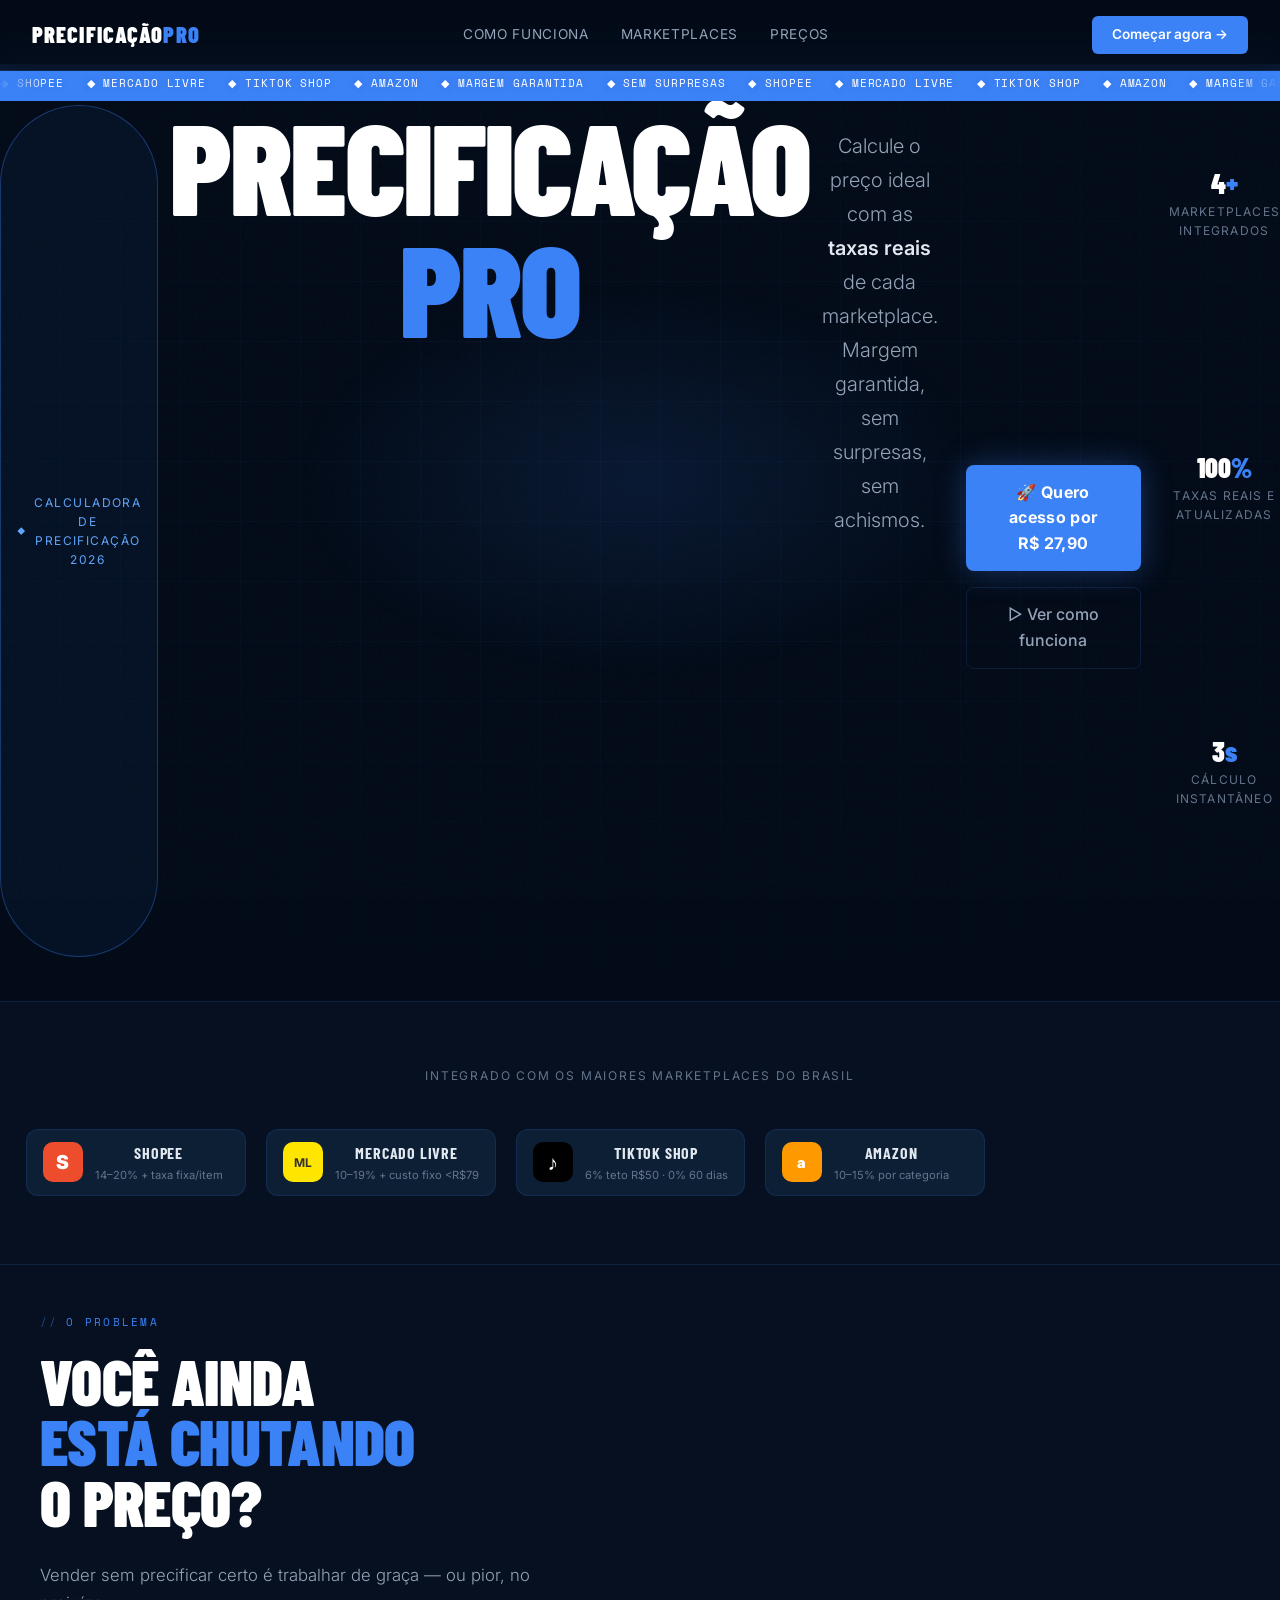
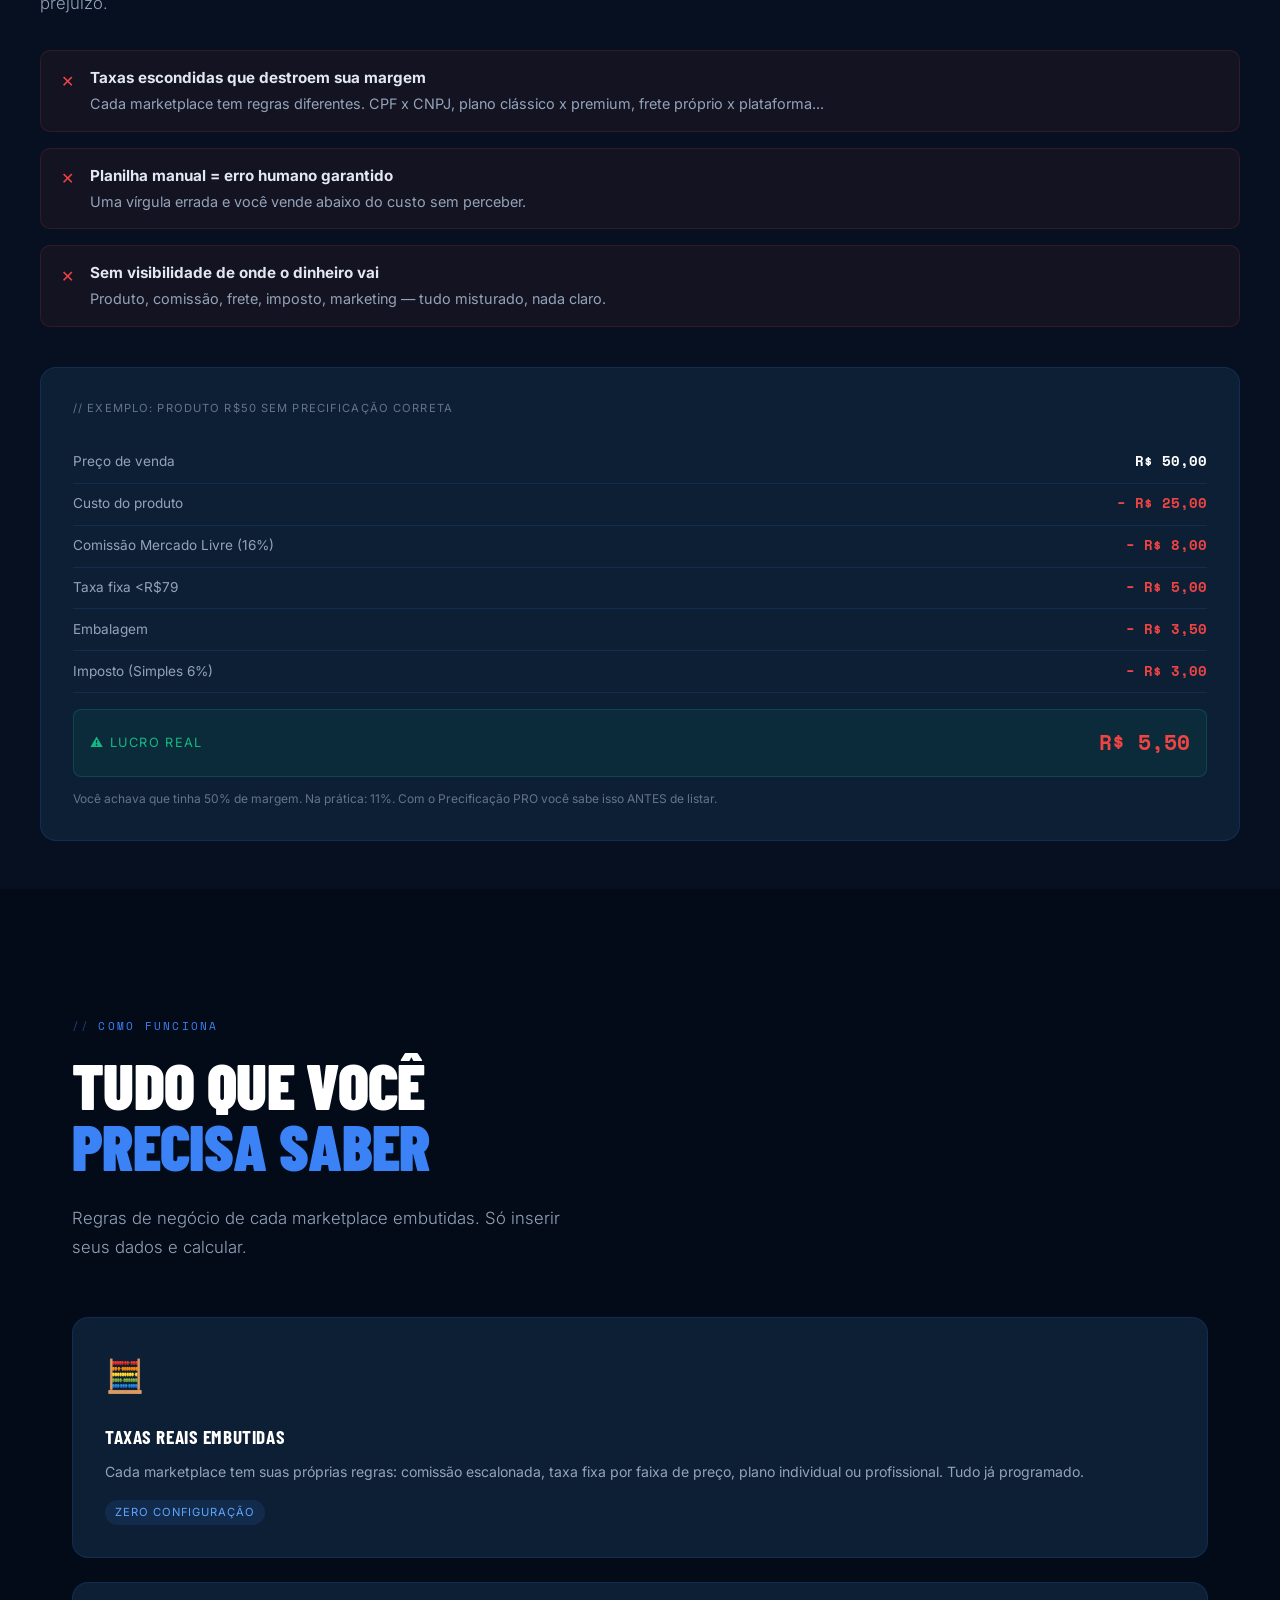
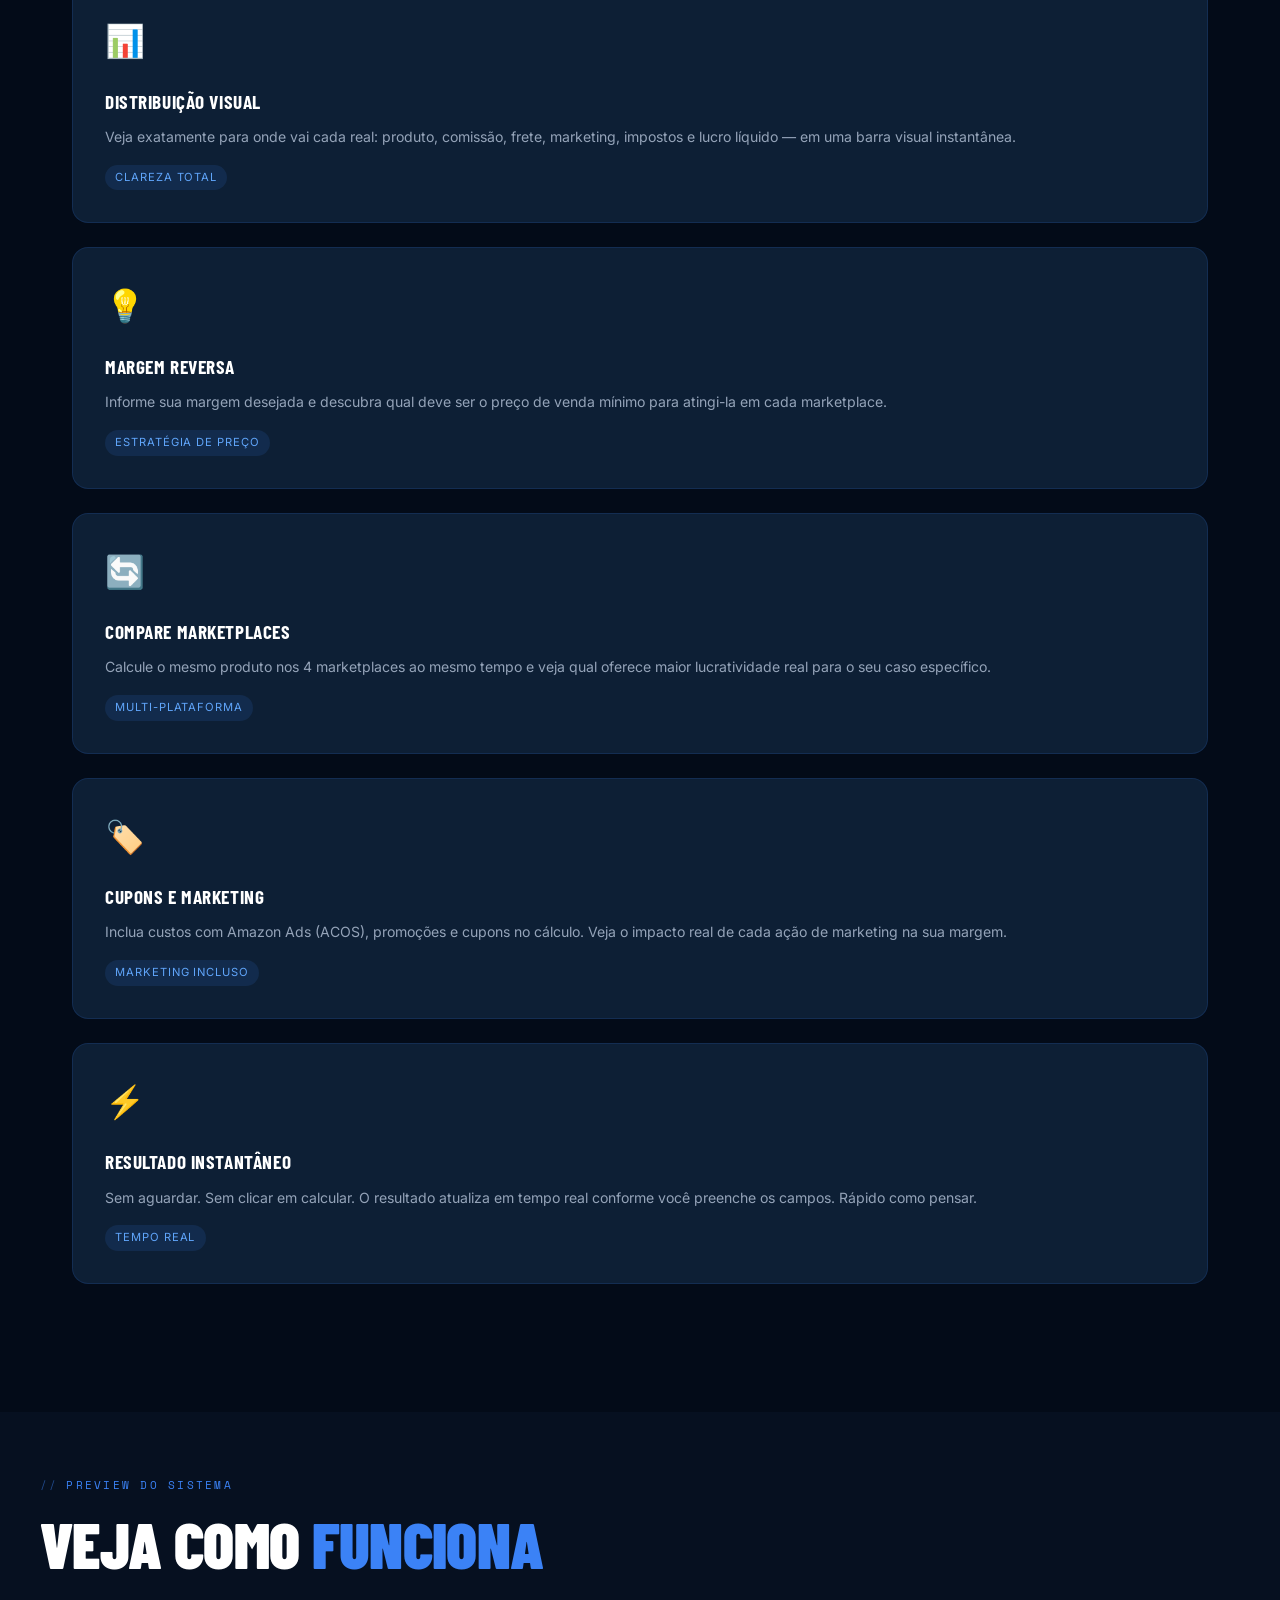
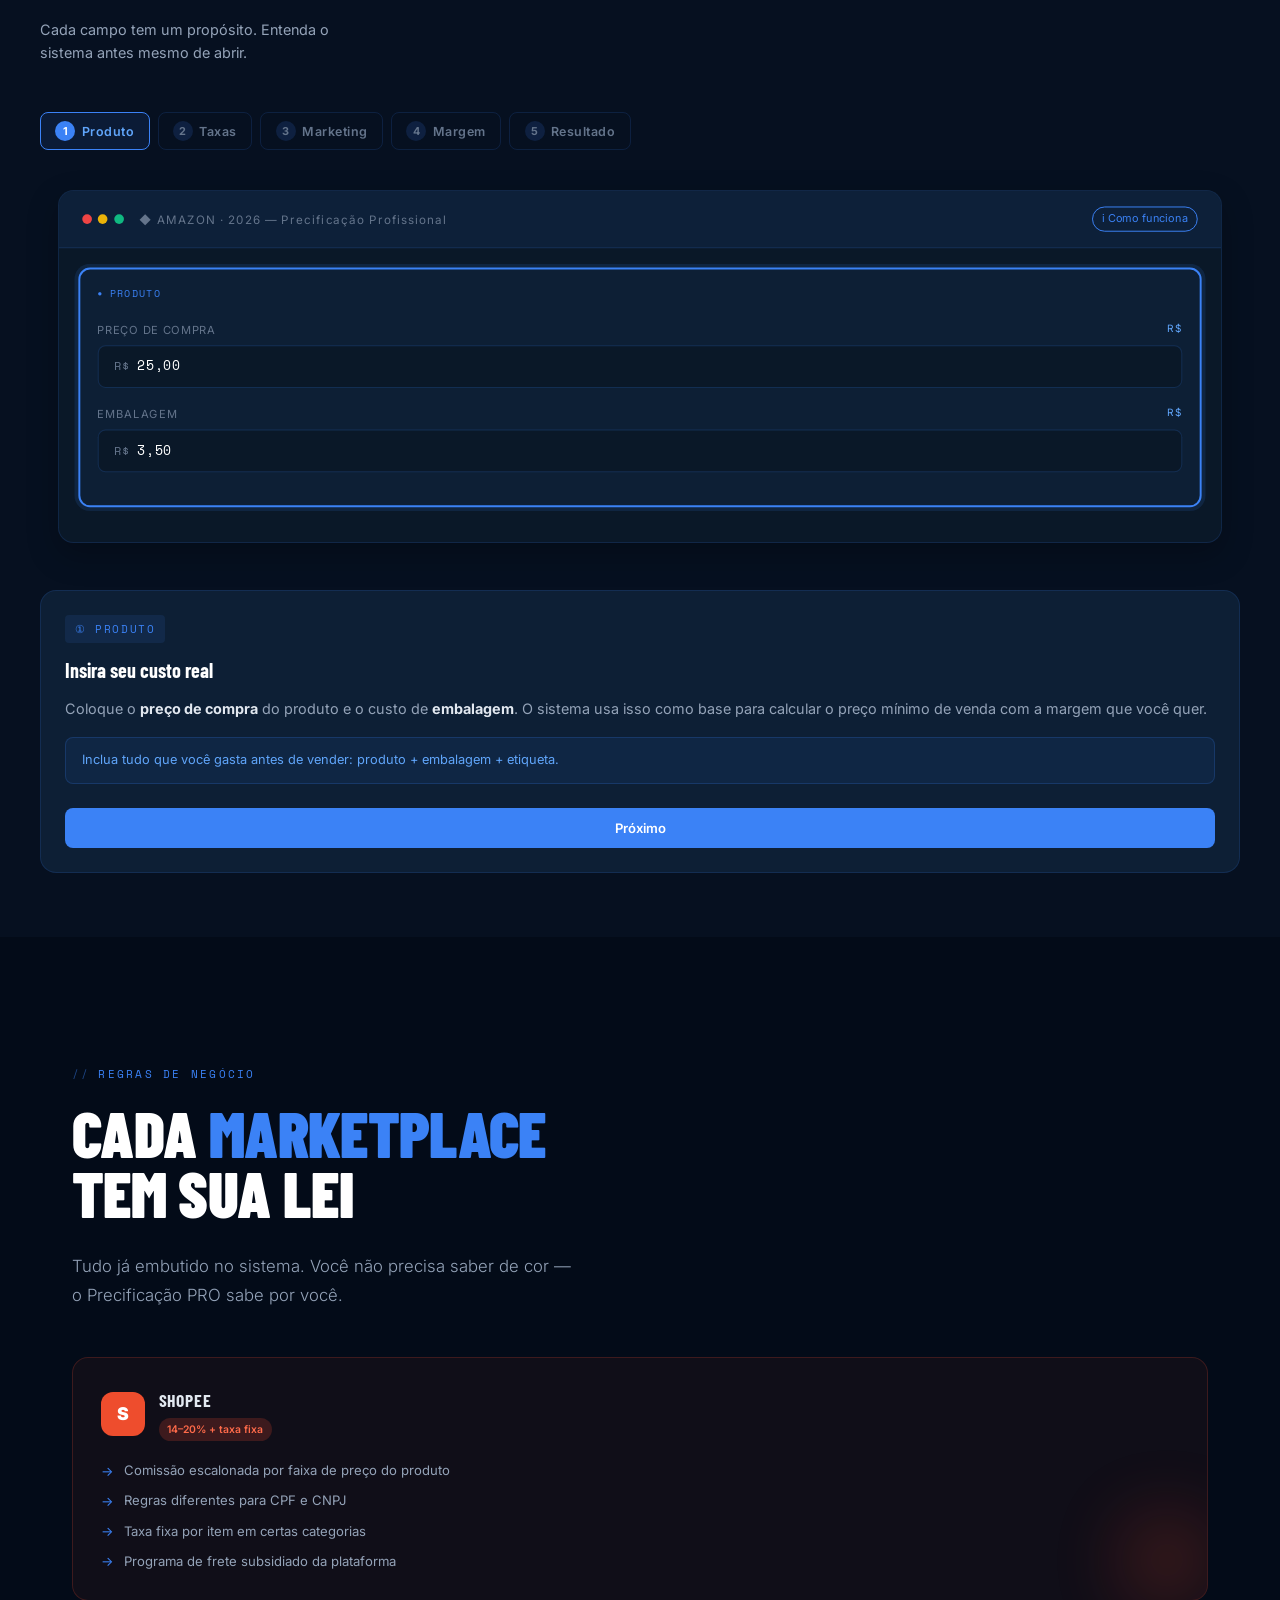
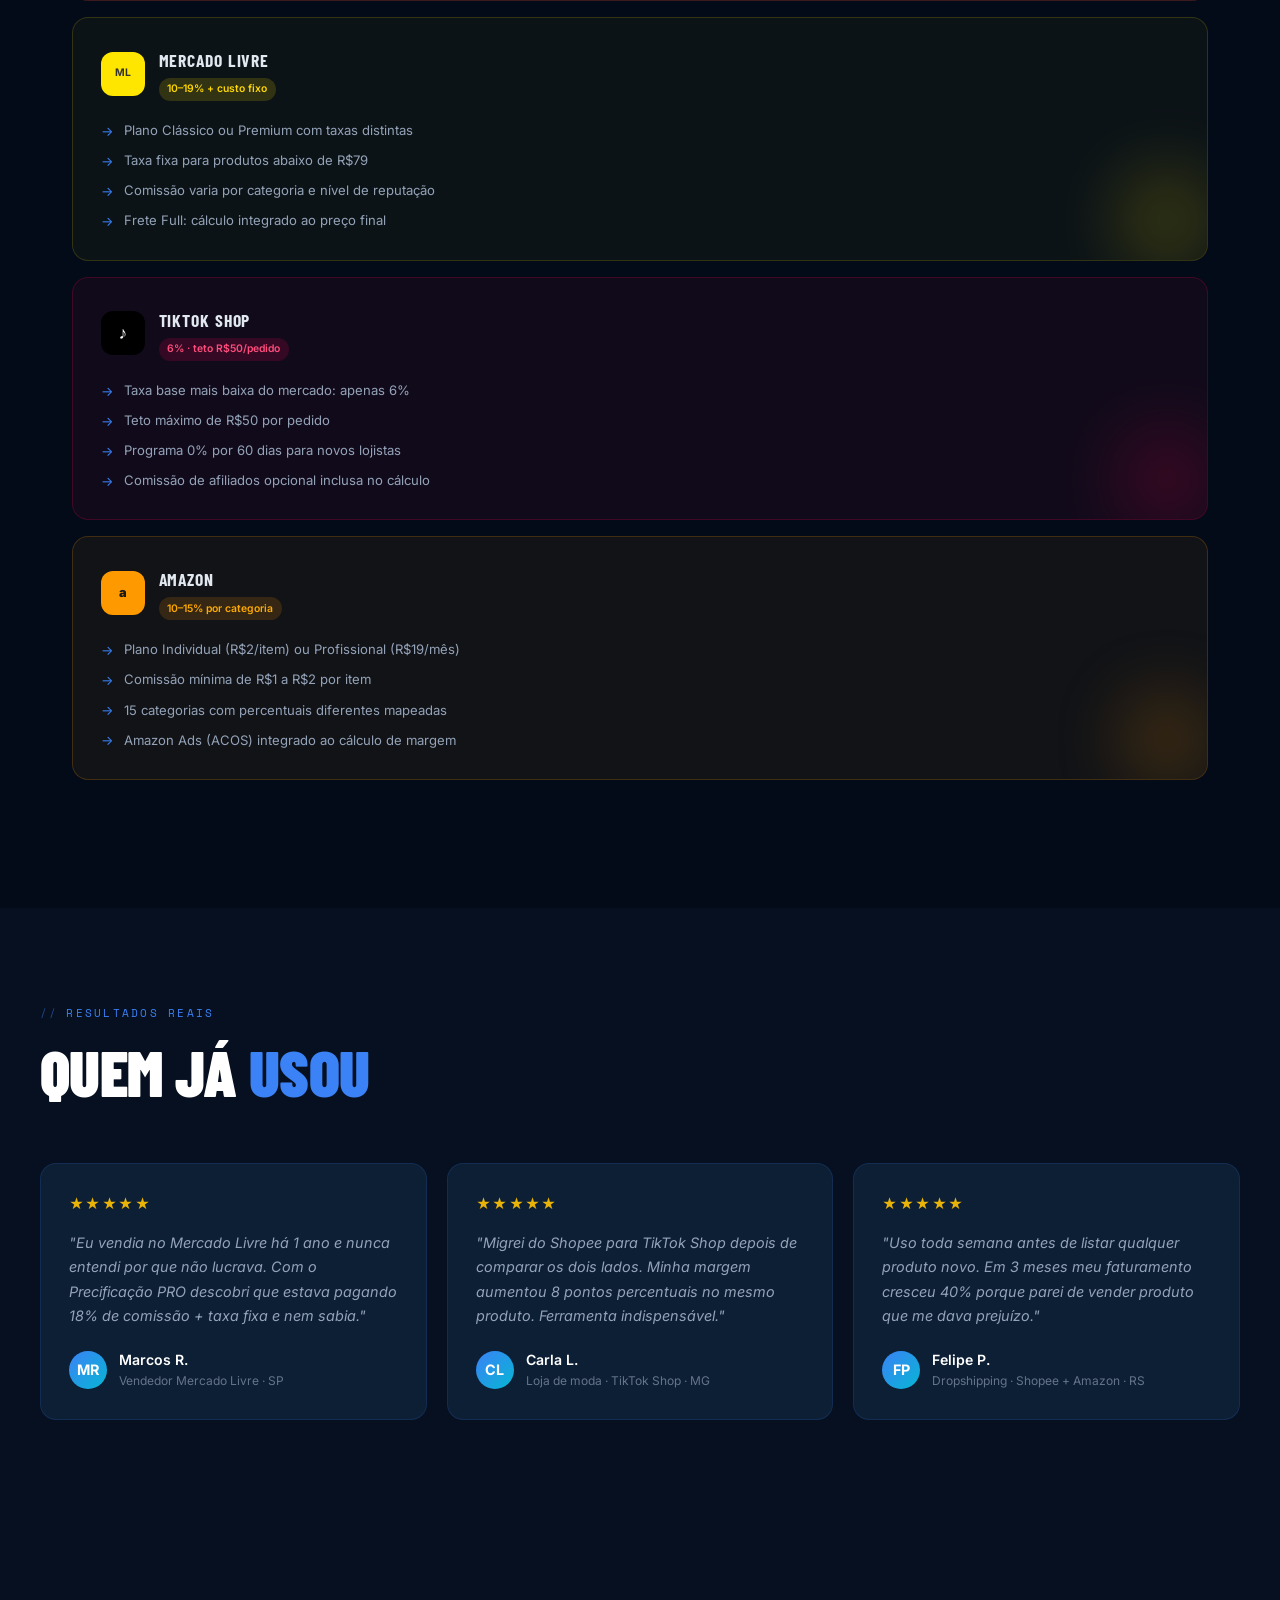
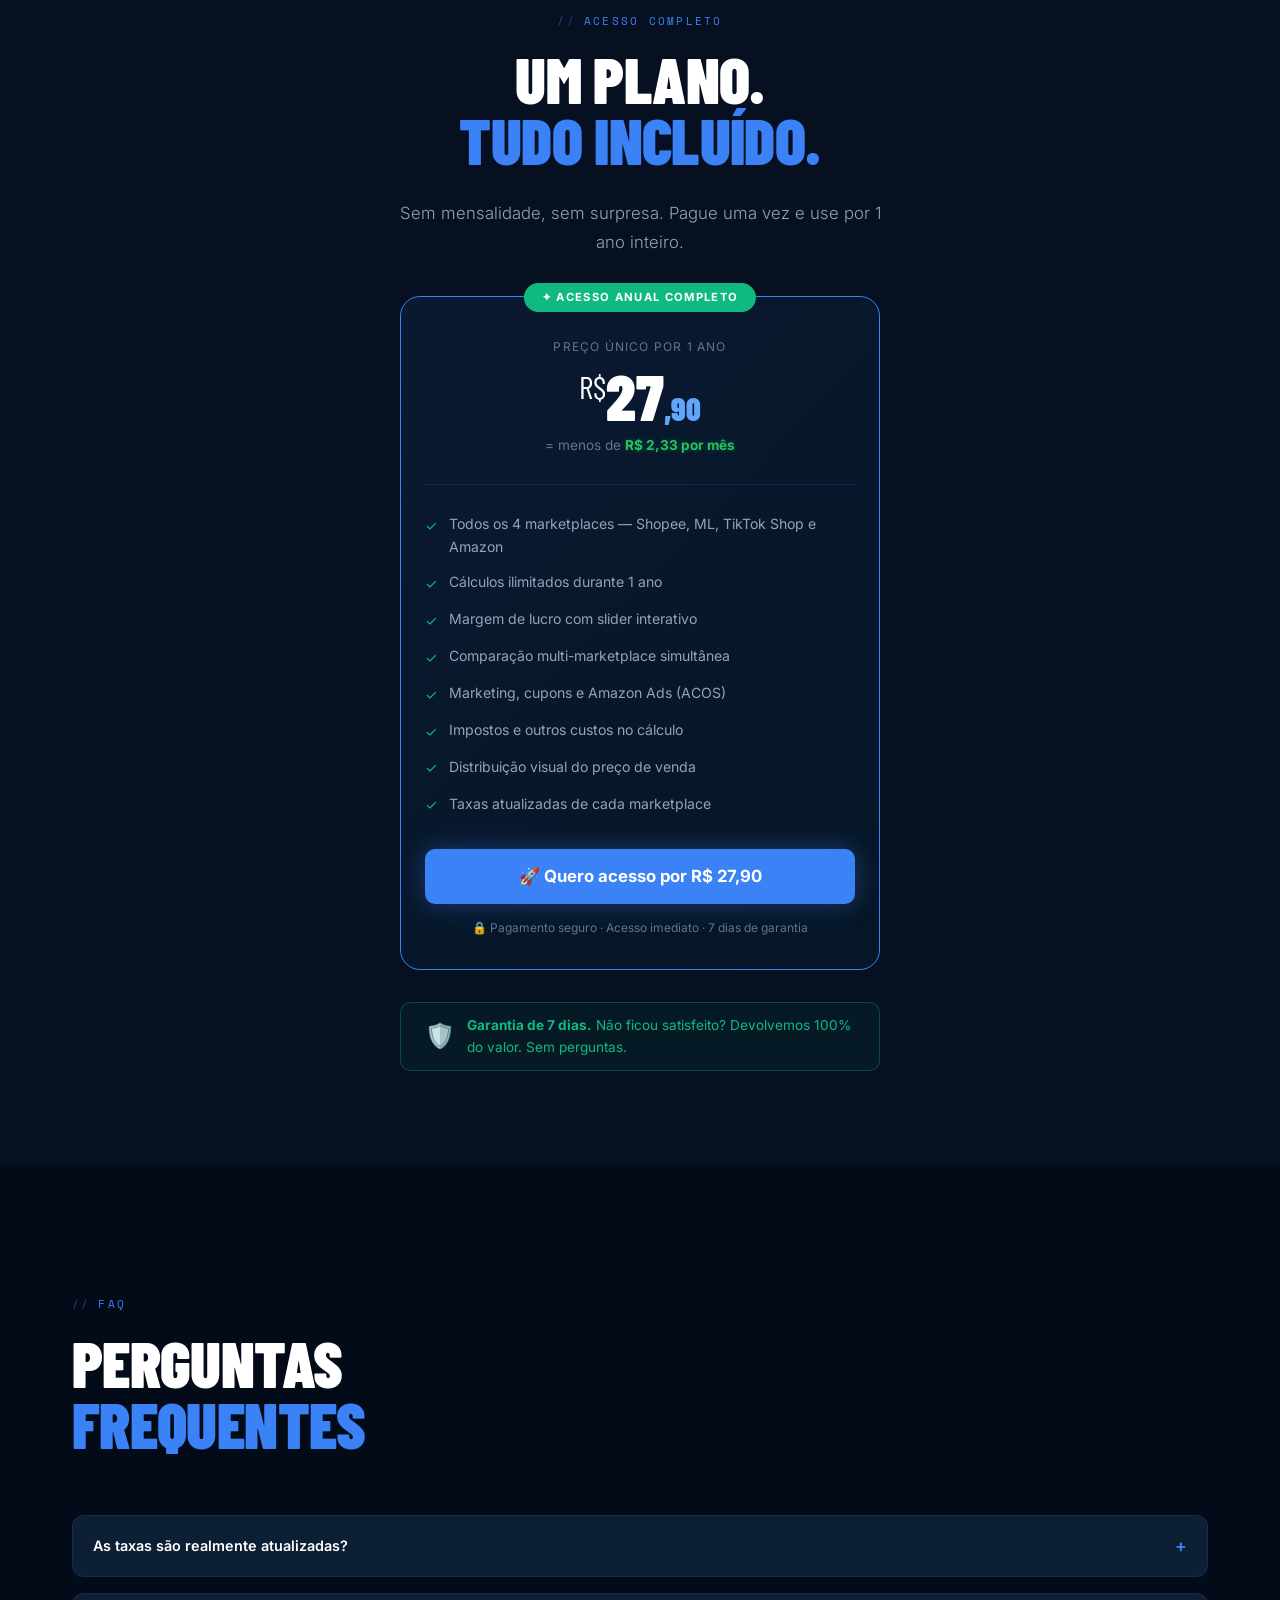
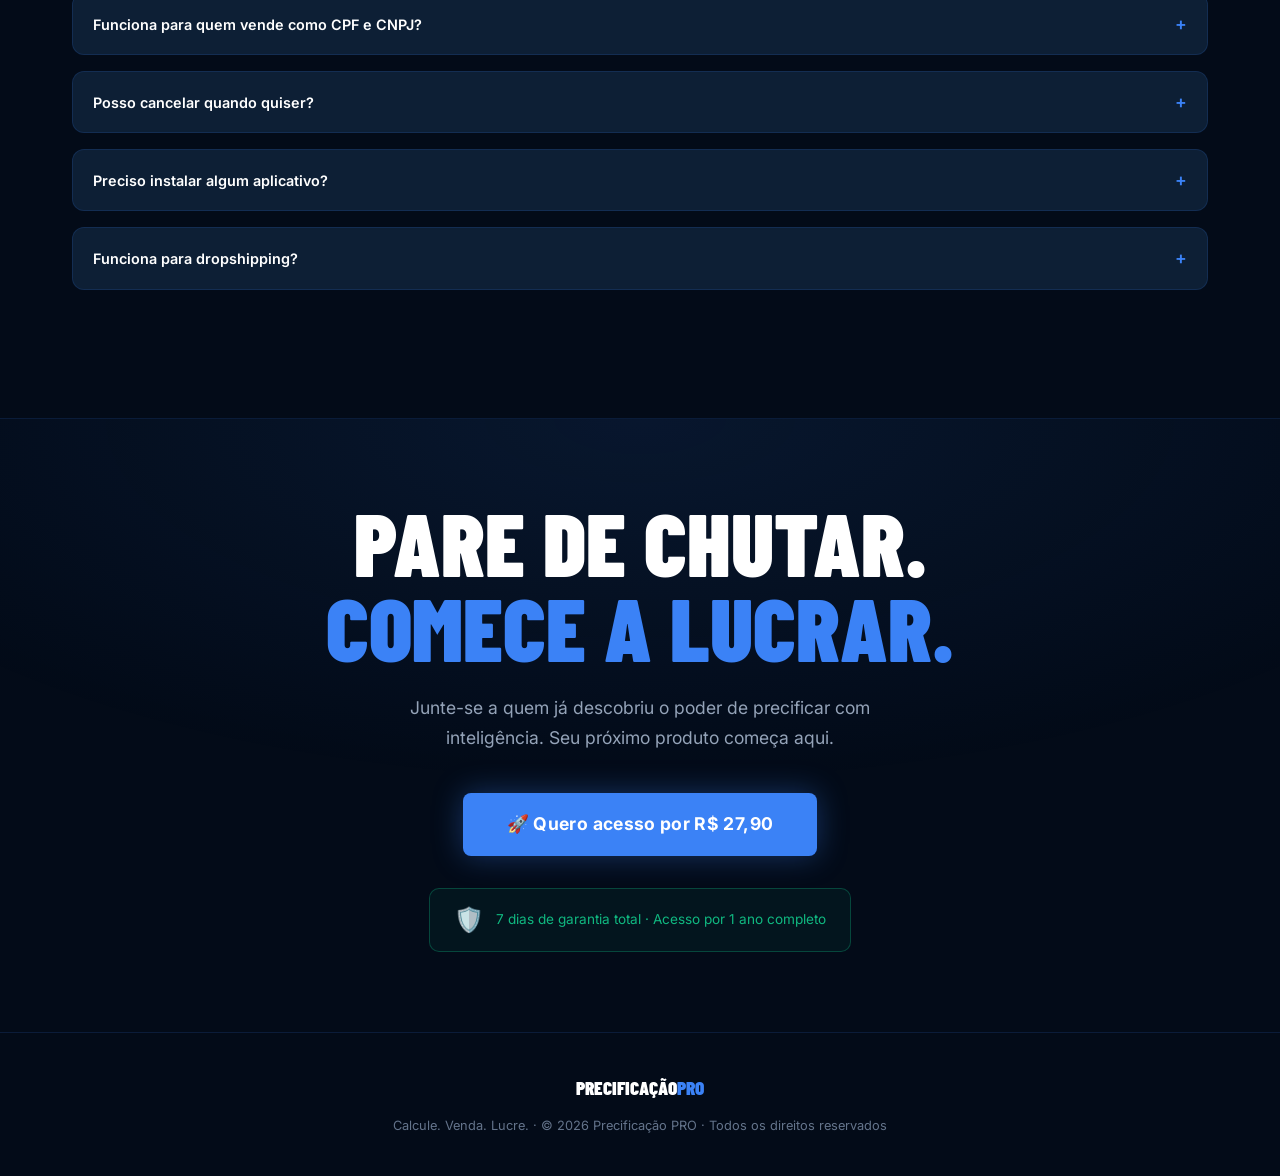
==== public/index.html @ 2173d0ad "clean initial commit" ====
<!DOCTYPE html>
<html lang="pt-BR">
<head>
  <meta charset="UTF-8">
  <meta name="viewport" content="width=device-width, initial-scale=1.0">
  <title>Precificação PRO 2026 — Calcule. Venda. Lucre.</title>
  <link href="https://fonts.googleapis.com/css2?family=Space+Mono:wght@400;700&family=Barlow+Condensed:wght@400;600;700;900&family=Inter:wght@300;400;500;600&display=swap" rel="stylesheet">
  <link rel="stylesheet" href="css/variables.css">
  <link rel="stylesheet" href="css/base.css">
  <link rel="stylesheet" href="css/components.css">
  <link rel="stylesheet" href="css/sections.css">
  <link rel="stylesheet" href="css/responsive.css">
</head>
<body>

<!-- NAV -->
<nav class="navbar">
  <div class="nav-logo">PRECIFICAÇÃO<span>PRO</span></div>
  <div class="nav-links">
    <a href="#funciona">Como funciona</a>
    <a href="#marketplaces">Marketplaces</a>
    <a href="#precos">Preços</a>
  </div>
  <a href="#precos" class="btn-nav">Começar agora →</a>
</nav>

<!-- TICKER -->
<div class="ticker-wrap">
  <div class="ticker">
    <span class="ticker-item">◆ SHOPEE</span>
    <span class="ticker-item">◆ MERCADO LIVRE</span>
    <span class="ticker-item">◆ TIKTOK SHOP</span>
    <span class="ticker-item">◆ AMAZON</span>
    <span class="ticker-item">◆ MARGEM GARANTIDA</span>
    <span class="ticker-item">◆ SEM SURPRESAS</span>
    <span class="ticker-item">◆ SHOPEE</span>
    <span class="ticker-item">◆ MERCADO LIVRE</span>
    <span class="ticker-item">◆ TIKTOK SHOP</span>
    <span class="ticker-item">◆ AMAZON</span>
    <span class="ticker-item">◆ MARGEM GARANTIDA</span>
    <span class="ticker-item">◆ SEM SURPRESAS</span>
  </div>
</div>

<!-- HERO -->
<section class="hero">
  <div class="hero-grid"></div>
  <div class="hero-glow"></div>

  <div class="badge">Calculadora de Precificação 2026</div>

  <h1 class="hero-title">
    <span class="white">PRECIFICAÇÃO</span><br>
    <span class="blue">PRO</span>
  </h1>

  <p class="hero-sub">
    Calcule o preço ideal com as <strong>taxas reais</strong> de cada marketplace.<br>
    Margem garantida, sem surpresas, sem achismos.
  </p>

  <div class="hero-cta">
    <a href="#precos" class="btn-primary">🚀 Quero acesso por R$ 27,90</a>
    <a href="#funciona" class="btn-ghost">▷ Ver como funciona</a>
  </div>

  <div class="hero-stats">
    <div class="stat">
      <div class="stat-num">4<span>+</span></div>
      <div class="stat-label">Marketplaces integrados</div>
    </div>
    <div class="stat">
      <div class="stat-num">100<span>%</span></div>
      <div class="stat-label">Taxas reais e atualizadas</div>
    </div>

    <div class="stat">
      <div class="stat-num">3<span>s</span></div>
      <div class="stat-label">Cálculo instantâneo</div>
    </div>
  </div>
</section>

<!-- LOGOS SECTION -->
<section class="logos-section">
  <p class="logos-label">Integrado com os maiores marketplaces do Brasil</p>
  <div class="logos-grid">
    <div class="logo-card">
      <div class="logo-icon shopee">S</div>
      <div>
        <div class="logo-name">SHOPEE</div>
        <div class="logo-fee">14–20% + taxa fixa/item</div>
      </div>
    </div>
    <div class="logo-card">
      <div class="logo-icon ml">ML</div>
      <div>
        <div class="logo-name">MERCADO LIVRE</div>
        <div class="logo-fee">10–19% + custo fixo &lt;R$79</div>
      </div>
    </div>
    <div class="logo-card">
      <div class="logo-icon tiktok">♪</div>
      <div>
        <div class="logo-name">TIKTOK SHOP</div>
        <div class="logo-fee">6% teto R$50 · 0% 60 dias</div>
      </div>
    </div>
    <div class="logo-card">
      <div class="logo-icon amazon">a</div>
      <div>
        <div class="logo-name">AMAZON</div>
        <div class="logo-fee">10–15% por categoria</div>
      </div>
    </div>
  </div>
</section>

<!-- PROBLEM -->
<section class="problem-section">
  <div class="problem-inner">
    <div class="problem-grid">
      <div>
        <div class="section-label">O problema</div>
        <h2 class="section-title">VOCÊ AINDA<br><span>ESTÁ CHUTANDO</span><br>O PREÇO?</h2>
        <p class="section-desc">Vender sem precificar certo é trabalhar de graça — ou pior, no prejuízo.</p>
        <ul class="pain-list">
          <li class="pain-item">
            <span class="pain-icon">✕</span>
            <div class="pain-text">
              <strong>Taxas escondidas que destroem sua margem</strong>
              Cada marketplace tem regras diferentes. CPF x CNPJ, plano clássico x premium, frete próprio x plataforma...
            </div>
          </li>
          <li class="pain-item">
            <span class="pain-icon">✕</span>
            <div class="pain-text">
              <strong>Planilha manual = erro humano garantido</strong>
              Uma vírgula errada e você vende abaixo do custo sem perceber.
            </div>
          </li>
          <li class="pain-item">
            <span class="pain-icon">✕</span>
            <div class="pain-text">
              <strong>Sem visibilidade de onde o dinheiro vai</strong>
              Produto, comissão, frete, imposto, marketing — tudo misturado, nada claro.
            </div>
          </li>
        </ul>
      </div>

      <div class="problem-visual">
        <div class="pv-label">// Exemplo: Produto R$50 sem precificação correta</div>
        <div class="calc-row">
          <span class="calc-label">Preço de venda</span>
          <span class="calc-val white">R$ 50,00</span>
        </div>
        <div class="calc-row">
          <span class="calc-label">Custo do produto</span>
          <span class="calc-val red">− R$ 25,00</span>
        </div>
        <div class="calc-row">
          <span class="calc-label">Comissão Mercado Livre (16%)</span>
          <span class="calc-val red">− R$ 8,00</span>
        </div>
        <div class="calc-row">
          <span class="calc-label">Taxa fixa &lt;R$79</span>
          <span class="calc-val red">− R$ 5,00</span>
        </div>
        <div class="calc-row">
          <span class="calc-label">Embalagem</span>
          <span class="calc-val red">− R$ 3,50</span>
        </div>
        <div class="calc-row">
          <span class="calc-label">Imposto (Simples 6%)</span>
          <span class="calc-val red">− R$ 3,00</span>
        </div>
        <div class="calc-total">
          <span class="calc-total-label">⚠ Lucro real</span>
          <span class="calc-total-val red-text">R$ 5,50</span>
        </div>
        <p class="calc-note">Você achava que tinha 50% de margem. Na prática: 11%. Com o Precificação PRO você sabe isso ANTES de listar.</p>
      </div>
    </div>
  </div>
</section>

<!-- FEATURES -->
<section id="funciona" class="section reveal">
  <div class="section-label">Como funciona</div>
  <h2 class="section-title">TUDO QUE VOCÊ<br><span>PRECISA SABER</span></h2>
  <p class="section-desc">Regras de negócio de cada marketplace embutidas. Só inserir seus dados e calcular.</p>

  <div class="features-grid">
    <div class="feat-card">
      <div class="feat-icon">🧮</div>
      <div class="feat-title">TAXAS REAIS EMBUTIDAS</div>
      <div class="feat-desc">Cada marketplace tem suas próprias regras: comissão escalonada, taxa fixa por faixa de preço, plano individual ou profissional. Tudo já programado.</div>
      <span class="feat-tag">Zero configuração</span>
    </div>
    <div class="feat-card">
      <div class="feat-icon">📊</div>
      <div class="feat-title">DISTRIBUIÇÃO VISUAL</div>
      <div class="feat-desc">Veja exatamente para onde vai cada real: produto, comissão, frete, marketing, impostos e lucro líquido — em uma barra visual instantânea.</div>
      <span class="feat-tag">Clareza total</span>
    </div>
    <div class="feat-card">
      <div class="feat-icon">💡</div>
      <div class="feat-title">MARGEM REVERSA</div>
      <div class="feat-desc">Informe sua margem desejada e descubra qual deve ser o preço de venda mínimo para atingi-la em cada marketplace.</div>
      <span class="feat-tag">Estratégia de preço</span>
    </div>
    <div class="feat-card">
      <div class="feat-icon">🔄</div>
      <div class="feat-title">COMPARE MARKETPLACES</div>
      <div class="feat-desc">Calcule o mesmo produto nos 4 marketplaces ao mesmo tempo e veja qual oferece maior lucratividade real para o seu caso específico.</div>
      <span class="feat-tag">Multi-plataforma</span>
    </div>
    <div class="feat-card">
      <div class="feat-icon">🏷️</div>
      <div class="feat-title">CUPONS E MARKETING</div>
      <div class="feat-desc">Inclua custos com Amazon Ads (ACOS), promoções e cupons no cálculo. Veja o impacto real de cada ação de marketing na sua margem.</div>
      <span class="feat-tag">Marketing incluso</span>
    </div>
    <div class="feat-card">
      <div class="feat-icon">⚡</div>
      <div class="feat-title">RESULTADO INSTANTÂNEO</div>
      <div class="feat-desc">Sem aguardar. Sem clicar em calcular. O resultado atualiza em tempo real conforme você preenche os campos. Rápido como pensar.</div>
      <span class="feat-tag">Tempo real</span>
    </div>
  </div>
</section>

<!-- DEMO/TOUR SECTION -->
<section class="demo-section" id="demo">
  <div class="demo-inner">
    <div class="demo-header">
      <div>
        <div class="section-label">Preview do sistema</div>
        <h2 class="section-title">VEJA COMO <span>FUNCIONA</span></h2>
      </div>
      <p class="demo-header-desc">Cada campo tem um propósito. Entenda o sistema antes mesmo de abrir.</p>
    </div>

    <!-- Step indicators -->
    <div class="tour-steps">
      <div class="tour-step active" onclick="goStep(0, event)"><span class="ts-num">1</span> Produto</div>
      <div class="tour-step" onclick="goStep(1, event)"><span class="ts-num">2</span> Taxas</div>
      <div class="tour-step" onclick="goStep(2, event)"><span class="ts-num">3</span> Marketing</div>
      <div class="tour-step" onclick="goStep(3, event)"><span class="ts-num">4</span> Margem</div>
      <div class="tour-step" onclick="goStep(4, event)"><span class="ts-num">5</span> Resultado</div>
    </div>

    <!-- UI MOCKUP with annotations -->
    <div class="tour-wrap">
      <!-- STATIC MOCKUP -->
      <div class="mock-shell">
        <div class="demo-bar">
          <div class="demo-dots">
            <div class="demo-dot r"></div>
            <div class="demo-dot y"></div>
            <div class="demo-dot g"></div>
          </div>
          <span class="demo-title-bar">◆ AMAZON · 2026 — Precificação Profissional</span>
          <span class="demo-info-btn">i Como funciona</span>
        </div>

        <div class="mock-body">
          <!-- LEFT COL -->
          <div class="mock-col">
            <!-- PANEL 1: PRODUTO -->
            <div class="mock-panel" id="mock-p0">
              <div class="demo-panel-label">Produto</div>
              <div class="field-group">
                <div class="field-label">Preço de Compra <span>R$</span></div>
                <div class="field-input mock-locked"><span class="field-prefix">R$</span><span class="mock-val">25,00</span></div>
              </div>
              <div class="field-group">
                <div class="field-label">Embalagem <span>R$</span></div>
                <div class="field-input mock-locked"><span class="field-prefix">R$</span><span class="mock-val">3,50</span></div>
              </div>
            </div>

            <!-- PANEL 3: MARKETING -->
            <div class="mock-panel" id="mock-p2">
              <div class="demo-panel-label">Marketing</div>
              <div class="field-group">
                <div class="field-label">Amazon Ads (ACOS) <span>%</span></div>
                <div class="field-input mock-locked"><span class="field-prefix">%</span><span class="mock-val">8</span></div>
              </div>
              <div class="field-group">
                <div class="field-label">Promoções / Cupons <span>%</span></div>
                <div class="field-input mock-locked"><span class="field-prefix">%</span><span class="mock-val">0</span></div>
              </div>
            </div>
          </div>

          <!-- RIGHT COL -->
          <div class="mock-col">
            <!-- PANEL 2: TAXAS -->
            <div class="mock-panel" id="mock-p1">
              <div class="demo-panel-label">Taxas Amazon</div>
              <div class="field-group">
                <div class="field-label">Plano</div>
                <div class="field-input mock-locked"><span class="mock-val">Profissional (grátis 1º ano / R$19/mês)</span></div>
              </div>
              <div class="field-group">
                <div class="field-label">Comissão da Categoria <span>%</span></div>
                <div class="field-input mock-locked"><span class="mock-val">TV/Áudio — 10%</span></div>
              </div>
              <div class="field-group">
                <div class="field-label">Frete próprio <span>R$</span></div>
                <div class="field-input mock-locked"><span class="field-prefix">R$</span><span class="mock-val">0</span></div>
              </div>
            </div>

            <!-- PANEL 4: IMPOSTOS -->
            <div class="mock-panel" id="mock-p3-extra">
              <div class="demo-panel-label red-label">Impostos & Outros</div>
              <div class="field-group">
                <div class="field-label">Imposto <span>%</span></div>
                <div class="field-input mock-locked"><span class="field-prefix">%</span><span class="mock-val">6</span></div>
              </div>
              <div class="field-group">
                <div class="field-label">Outros custos <span>%</span></div>
                <div class="field-input mock-locked"><span class="field-prefix">%</span><span class="mock-val">0</span></div>
              </div>
            </div>
          </div>

          <!-- MARGEM PANEL full-width -->
          <div class="mock-panel mock-result" id="mock-p4">
            <div class="margem-header">
              <div class="margem-title">
                <span class="margem-icon">🎯</span>
                <span>Margem de Lucro Desejada</span>
              </div>
              <span class="margem-value">80%</span>
            </div>
            <div class="mock-slider-track">
              <div class="mock-slider-fill" style="width:80%"></div>
              <div class="mock-slider-thumb" style="left:80%"></div>
            </div>
            <div class="slider-labels">
              <span>1%</span>
              <span>20%</span>
              <span>40%</span>
              <span>60%</span>
              <span class="active">80%</span>
            </div>
          </div>

          <!-- RESULT PANEL full-width -->
          <div class="mock-panel mock-result" id="mock-p3">
            <div class="demo-panel-label">// Distribuição do Preço de Venda</div>
            <div class="result-bar-wrap">
              <div class="rb produto" style="width:47%">47,3%</div>
              <div class="rb taxa" style="width:13%">12,7%</div>
              <div class="rb lucro" style="width:40%">40,0%</div>
            </div>
            <div class="legend">
              <div class="leg-item"><div class="leg-dot blue"></div> Produto</div>
              <div class="leg-item"><div class="leg-dot red"></div> Amazon (comis+frete)</div>
              <div class="leg-item"><div class="leg-dot green"></div> Lucro Líquido</div>
            </div>
            <div class="result-numbers">
              <div class="rnum"><div class="rnum-val blue">R$ 59,90</div><div class="rnum-label">Preço de Venda</div></div>
              <div class="rnum"><div class="rnum-val red">R$ 7,61</div><div class="rnum-label">Total de Taxas</div></div>
              <div class="rnum"><div class="rnum-val green">R$ 23,94</div><div class="rnum-label">Lucro Líquido</div></div>
            </div>
          </div>
        </div>
      </div>

      <!-- ANNOTATION CARDS -->
      <div class="annot-area">
        <!-- Step 0: Produto -->
        <div class="annot-card active" id="annot-0">
          <div class="annot-num">① PRODUTO</div>
          <h3 class="annot-title">Insira seu custo real</h3>
          <p class="annot-text">Coloque o <strong>preço de compra</strong> do produto e o custo de <strong>embalagem</strong>. O sistema usa isso como base para calcular o preço mínimo de venda com a margem que você quer.</p>
          <div class="annot-tip">Inclua tudo que você gasta antes de vender: produto + embalagem + etiqueta.</div>
          <div class="annot-nav">
            <button class="annot-btn" onclick="goStep(1, event)">Próximo</button>
          </div>
        </div>

        <!-- Step 1: Taxas -->
        <div class="annot-card" id="annot-1">
          <div class="annot-num">② TAXAS DO MARKETPLACE</div>
          <h3 class="annot-title">Regras embutidas, zero complicação</h3>
          <p class="annot-text">Selecione o <strong>plano</strong> (Individual ou Profissional) e a <strong>categoria</strong> do produto. O sistema já conhece todas as tabelas de comissão da Amazon — de 10% a 15% por categoria — e aplica automaticamente.</p>
          <div class="annot-tip">Não sabe a categoria? O sistema sugere com base no tipo de produto que você cadastra.</div>
          <div class="annot-nav">
            <button class="annot-btn ghost" onclick="goStep(0, event)">Voltar</button>
            <button class="annot-btn" onclick="goStep(2, event)">Próximo</button>
          </div>
        </div>

        <!-- Step 2: Marketing -->
        <div class="annot-card" id="annot-2">
          <div class="annot-num">③ MARKETING</div>
          <h3 class="annot-title">Anúncio e cupom no cálculo</h3>
          <p class="annot-text">Informe o <strong>ACOS</strong> (custo do Amazon Ads em %) e o desconto de promoções. Esses custos são somados antes de calcular sua margem — assim você nunca vende no prejuízo por causa de anúncio.</p>
          <div class="annot-tip">Se não faz anúncio, deixe em 0. Você ainda vê o resultado limpo.</div>
          <div class="annot-nav">
            <button class="annot-btn ghost" onclick="goStep(1, event)">Voltar</button>
            <button class="annot-btn" onclick="goStep(3, event)">Próximo</button>
          </div>
        </div>

        <!-- Step 3: Margem -->
        <div class="annot-card" id="annot-3">
          <div class="annot-num">④ MARGEM DE LUCRO DESEJADA</div>
          <h3 class="annot-title">Você define quanto quer ganhar</h3>
          <p class="annot-text">Arraste o <strong>slider</strong> até a margem que você quer lucrar. O sistema calcula automaticamente qual deve ser o <strong>preço mínimo de venda</strong> para garantir essa margem após todas as taxas e custos.</p>
          <div class="annot-tip">Quer 30% de lucro líquido? Defina 30% — o sistema entrega o preço exato para isso.</div>
          <div class="annot-nav">
            <button class="annot-btn ghost" onclick="goStep(2, event)">Voltar</button>
            <button class="annot-btn" onclick="goStep(4, event)">Próximo</button>
          </div>
        </div>

        <!-- Step 4: Resultado -->
        <div class="annot-card" id="annot-4">
          <div class="annot-num">⑤ RESULTADO</div>
          <h3 class="annot-title">Tudo claro de uma vez</h3>
          <p class="annot-text">A <strong>barra visual</strong> mostra para onde vai cada centavo do preço de venda. Você vê em tempo real: quanto é custo de produto, quanto a Amazon leva e quanto sobra de <strong>lucro líquido</strong>.</p>
          <div class="annot-tip">O preço de venda é calculado automaticamente para garantir a margem que você definiu.</div>
          <div class="annot-nav">
            <button class="annot-btn ghost" onclick="goStep(3, event)">Voltar</button>
            <a href="#precos" class="annot-btn cta">Quero usar agora</a>
          </div>
        </div>
      </div>
    </div>
  </div>
</section>

<!-- MARKETPLACES -->
<section id="marketplaces" class="section reveal">
  <div class="section-label">Regras de negócio</div>
  <h2 class="section-title">CADA <span>MARKETPLACE</span><br>TEM SUA LEI</h2>
  <p class="section-desc">Tudo já embutido no sistema. Você não precisa saber de cor — o Precificação PRO sabe por você.</p>

  <div class="mp-grid">
    <div class="mp-card shopee">
      <div class="mp-header">
        <div class="mp-logo shopee">S</div>
        <div>
          <div class="mp-name">SHOPEE</div>
          <div class="mp-badge">14–20% + taxa fixa</div>
        </div>
      </div>
      <ul class="mp-rules">
        <li class="mp-rule">Comissão escalonada por faixa de preço do produto</li>
        <li class="mp-rule">Regras diferentes para CPF e CNPJ</li>
        <li class="mp-rule">Taxa fixa por item em certas categorias</li>
        <li class="mp-rule">Programa de frete subsidiado da plataforma</li>
      </ul>
    </div>

    <div class="mp-card ml">
      <div class="mp-header">
        <div class="mp-logo ml">ML</div>
        <div>
          <div class="mp-name">MERCADO LIVRE</div>
          <div class="mp-badge">10–19% + custo fixo</div>
        </div>
      </div>
      <ul class="mp-rules">
        <li class="mp-rule">Plano Clássico ou Premium com taxas distintas</li>
        <li class="mp-rule">Taxa fixa para produtos abaixo de R$79</li>
        <li class="mp-rule">Comissão varia por categoria e nível de reputação</li>
        <li class="mp-rule">Frete Full: cálculo integrado ao preço final</li>
      </ul>
    </div>

    <div class="mp-card tiktok">
      <div class="mp-header">
        <div class="mp-logo tiktok">♪</div>
        <div>
          <div class="mp-name">TIKTOK SHOP</div>
          <div class="mp-badge">6% · teto R$50/pedido</div>
        </div>
      </div>
      <ul class="mp-rules">
        <li class="mp-rule">Taxa base mais baixa do mercado: apenas 6%</li>
        <li class="mp-rule">Teto máximo de R$50 por pedido</li>
        <li class="mp-rule">Programa 0% por 60 dias para novos lojistas</li>
        <li class="mp-rule">Comissão de afiliados opcional inclusa no cálculo</li>
      </ul>
    </div>

    <div class="mp-card amazon">
      <div class="mp-header">
        <div class="mp-logo amazon">a</div>
        <div>
          <div class="mp-name">AMAZON</div>
          <div class="mp-badge">10–15% por categoria</div>
        </div>
      </div>
      <ul class="mp-rules">
        <li class="mp-rule">Plano Individual (R$2/item) ou Profissional (R$19/mês)</li>
        <li class="mp-rule">Comissão mínima de R$1 a R$2 por item</li>
        <li class="mp-rule">15 categorias com percentuais diferentes mapeadas</li>
        <li class="mp-rule">Amazon Ads (ACOS) integrado ao cálculo de margem</li>
      </ul>
    </div>
  </div>
</section>

<!-- TESTIMONIALS -->
<section class="testimonials-section">
  <div class="testimonials-inner">
    <div class="section-label">Resultados reais</div>
    <h2 class="section-title">QUEM JÁ <span>USOU</span></h2>
    <div class="test-grid">
      <div class="test-card">
        <div class="stars">★★★★★</div>
        <p class="test-text">"Eu vendia no Mercado Livre há 1 ano e nunca entendi por que não lucrava. Com o Precificação PRO descobri que estava pagando 18% de comissão + taxa fixa e nem sabia."</p>
        <div class="test-author">
          <div class="test-avatar">MR</div>
          <div>
            <div class="test-name">Marcos R.</div>
            <div class="test-role">Vendedor Mercado Livre · SP</div>
          </div>
        </div>
      </div>
      <div class="test-card">
        <div class="stars">★★★★★</div>
        <p class="test-text">"Migrei do Shopee para TikTok Shop depois de comparar os dois lados. Minha margem aumentou 8 pontos percentuais no mesmo produto. Ferramenta indispensável."</p>
        <div class="test-author">
          <div class="test-avatar">CL</div>
          <div>
            <div class="test-name">Carla L.</div>
            <div class="test-role">Loja de moda · TikTok Shop · MG</div>
          </div>
        </div>
      </div>
      <div class="test-card">
        <div class="stars">★★★★★</div>
        <p class="test-text">"Uso toda semana antes de listar qualquer produto novo. Em 3 meses meu faturamento cresceu 40% porque parei de vender produto que me dava prejuízo."</p>
        <div class="test-author">
          <div class="test-avatar">FP</div>
          <div>
            <div class="test-name">Felipe P.</div>
            <div class="test-role">Dropshipping · Shopee + Amazon · RS</div>
          </div>
        </div>
      </div>
    </div>
  </div>
</section>

<!-- PRICING -->
<section class="pricing-section" id="precos">
  <div class="pricing-inner">
    <div class="section-label center">Acesso completo</div>
    <h2 class="section-title center">UM PLANO.<br><span>TUDO INCLUÍDO.</span></h2>
    <p class="section-desc center">Sem mensalidade, sem surpresa. Pague uma vez e use por 1 ano inteiro.</p>

    <div class="pricing-card-wrapper">
      <div class="price-card featured">
        <div class="price-badge">✦ ACESSO ANUAL COMPLETO</div>

        <div class="price-header">
          <div class="price-sublabel">Preço único por 1 ano</div>
          <div class="price-val">
            <span class="price-currency">R$</span>27<span class="price-cents">,90</span>
          </div>
          <div class="price-monthly">= menos de <strong>R$ 2,33 por mês</strong></div>
        </div>

        <div class="price-divider"></div>

        <ul class="price-features">
          <li class="pf"><span class="pf-check">✓</span>Todos os 4 marketplaces — Shopee, ML, TikTok Shop e Amazon</li>
          <li class="pf"><span class="pf-check">✓</span>Cálculos ilimitados durante 1 ano</li>
          <li class="pf"><span class="pf-check">✓</span>Margem de lucro com slider interativo</li>
          <li class="pf"><span class="pf-check">✓</span>Comparação multi-marketplace simultânea</li>
          <li class="pf"><span class="pf-check">✓</span>Marketing, cupons e Amazon Ads (ACOS)</li>
          <li class="pf"><span class="pf-check">✓</span>Impostos e outros custos no cálculo</li>
          <li class="pf"><span class="pf-check">✓</span>Distribuição visual do preço de venda</li>
          <li class="pf"><span class="pf-check">✓</span>Taxas atualizadas de cada marketplace</li>
        </ul>

        <button class="price-cta solid">🚀 Quero acesso por R$ 27,90</button>
        <p class="price-secure">🔒 Pagamento seguro · Acesso imediato · 7 dias de garantia</p>
      </div>
    </div>

    <div class="guarantee">
      <span class="guarantee-icon">🛡️</span>
      <div><strong>Garantia de 7 dias.</strong> Não ficou satisfeito? Devolvemos 100% do valor. Sem perguntas.</div>
    </div>
  </div>
</section>

<!-- FAQ -->
<section class="section reveal">
  <div class="section-label">FAQ</div>
  <h2 class="section-title">PERGUNTAS<br><span>FREQUENTES</span></h2>

  <div class="faq-list">
    <div class="faq-item">
      <div class="faq-q" onclick="toggleFaq(this)">
        As taxas são realmente atualizadas? <span class="arrow">+</span>
      </div>
      <div class="faq-a">Sim. Monitoramos as tabelas de comissão de cada marketplace e atualizamos o sistema sempre que há mudança. Você não precisa ficar verificando nas páginas dos marketplaces.</div>
    </div>
    <div class="faq-item">
      <div class="faq-q" onclick="toggleFaq(this)">
        Funciona para quem vende como CPF e CNPJ? <span class="arrow">+</span>
      </div>
      <div class="faq-a">Sim! A Shopee, por exemplo, tem regras diferentes para CPF e CNPJ. O sistema pergunta seu tipo de conta e aplica as regras corretas automaticamente.</div>
    </div>
    <div class="faq-item">
      <div class="faq-q" onclick="toggleFaq(this)">
        Posso cancelar quando quiser? <span class="arrow">+</span>
      </div>
      <div class="faq-a">Sim, sem burocracia. Você cancela pelo próprio painel em menos de 1 minuto. Sem multas, sem carência. E ainda tem 7 dias de garantia para testar à vontade.</div>
    </div>
    <div class="faq-item">
      <div class="faq-q" onclick="toggleFaq(this)">
        Preciso instalar algum aplicativo? <span class="arrow">+</span>
      </div>
      <div class="faq-a">Não. O Precificação PRO é 100% online. Acesse pelo navegador do celular, tablet ou computador. Sem instalação, sem cadastros complicados.</div>
    </div>
    <div class="faq-item">
      <div class="faq-q" onclick="toggleFaq(this)">
        Funciona para dropshipping? <span class="arrow">+</span>
      </div>
      <div class="faq-a">Perfeitamente. Basta inserir o preço de custo do fornecedor + embalagem + frete e o sistema calcula o preço mínimo de venda para sua margem alvo em cada marketplace.</div>
    </div>
  </div>
</section>

<!-- CTA FINAL -->
<section class="cta-final">
  <h2>PARE DE CHUTAR.<br><span>COMECE A LUCRAR.</span></h2>
  <p>Junte-se a quem já descobriu o poder de precificar com inteligência. Seu próximo produto começa aqui.</p>
  <a href="#precos" class="btn-primary large">🚀 Quero acesso por R$ 27,90</a>
  <br>
  <div class="guarantee inline">
    <span class="guarantee-icon">🛡️</span>
    7 dias de garantia total · Acesso por 1 ano completo
  </div>
</section>

<!-- FOOTER -->
<footer>
  <div class="footer-logo">PRECIFICAÇÃO<span>PRO</span></div>
  <p>Calcule. Venda. Lucre. · © 2026 Precificação PRO · Todos os direitos reservados</p>
</footer>

<script src="js/main.js"></script>
</body>
</html>
---- public/css/variables.css ----
/* =============================================
   VARIABLES.CSS - Design Tokens e Variáveis CSS
   ============================================= */

:root {
  /* Cores de fundo */
  --bg: #030b18;
  --bg2: #061020;
  --surface: #0d1f35;
  --surface2: #0a1828;
  
  /* Bordas */
  --border: rgba(59, 130, 246, 0.15);
  
  /* Cores principais */
  --blue: #3b82f6;
  --blue-bright: #60a5fa;
  --cyan: #06b6d4;
  --green: #10b981;
  --red: #ef4444;
  --orange: #f97316;
  --yellow: #eab308;
  
  /* Texto */
  --text: #e2e8f0;
  --text-muted: #64748b;
  --text-dim: #94a3b8;
  
  /* Cores dos Marketplaces */
  --shopee: #ee4d2d;
  --ml: #ffe600;
  --tiktok: #ff0050;
  --amazon: #ff9900;
  
  /* Tipografia */
  --font-primary: 'Inter', sans-serif;
  --font-display: 'Barlow Condensed', sans-serif;
  --font-mono: 'Space Mono', monospace;
  
  /* Espaçamentos */
  --space-xs: 0.25rem;
  --space-sm: 0.5rem;
  --space-md: 1rem;
  --space-lg: 1.5rem;
  --space-xl: 2rem;
  --space-2xl: 3rem;
  --space-3xl: 4rem;
  --space-4xl: 6rem;
  
  /* Border radius */
  --radius-sm: 6px;
  --radius-md: 8px;
  --radius-lg: 12px;
  --radius-xl: 16px;
  --radius-full: 999px;
  
  /* Transições */
  --transition-fast: 0.2s ease;
  --transition-normal: 0.25s ease;
  --transition-slow: 0.3s ease;
  
  /* Shadows */
  --shadow-blue: 0 0 30px rgba(59, 130, 246, 0.35);
  --shadow-blue-strong: 0 0 40px rgba(59, 130, 246, 0.5);
}
---- public/css/base.css ----
/* =============================================
   BASE.CSS - Reset e Estilos Base
   ============================================= */

* {
  margin: 0;
  padding: 0;
  box-sizing: border-box;
}

html {
  scroll-behavior: smooth;
  overflow-x: hidden;
}

body {
  background: var(--bg);
  color: var(--text);
  font-family: var(--font-primary);
  overflow-x: hidden;
  line-height: 1.6;
}

/* Noise Overlay */
body::before {
  content: "";
  position: fixed;
  inset: 0;
  background-image: url("data:image/svg+xml,%3Csvg viewBox='0 0 256 256' xmlns='http://www.w3.org/2000/svg'%3E%3Cfilter id='noise'%3E%3CfeTurbulence type='fractalNoise' baseFrequency='0.9' numOctaves='4' stitchTiles='stitch'/%3E%3C/filter%3E%3Crect width='100%25' height='100%25' filter='url(%23noise)' opacity='0.04'/%3E%3C/svg%3E");
  pointer-events: none;
  z-index: 0;
  opacity: 0.4;
}

/* Links */
a {
  text-decoration: none;
  color: inherit;
  transition: var(--transition-fast);
}

/* Listas */
ul {
  list-style: none;
}

/* Imagens */
img {
  max-width: 100%;
  height: auto;
  display: block;
}

/* Botões base */
button {
  font-family: inherit;
  cursor: pointer;
  border: none;
  outline: none;
}

/* Section base */
section {
  position: relative;
  z-index: 1;
}

/* Animations */
@keyframes fadeUp {
  from {
    opacity: 0;
    transform: translateY(20px);
  }
  to {
    opacity: 1;
    transform: translateY(0);
  }
}

@keyframes fadeDown {
  from {
    opacity: 0;
    transform: translateY(-10px);
  }
  to {
    opacity: 1;
    transform: translateY(0);
  }
}

@keyframes fadeSlideIn {
  from {
    opacity: 0;
    transform: translateY(10px);
  }
  to {
    opacity: 1;
    transform: translateY(0);
  }
}

@keyframes ticker {
  from {
    transform: translateX(0);
  }
  to {
    transform: translateX(-100%);
  }
}

@keyframes pulse-glow {
  0%,
  100% {
    box-shadow: 0 0 25px rgba(59, 130, 246, 0.35);
  }
  50% {
    box-shadow: 0 0 45px rgba(59, 130, 246, 0.6);
  }
}

/* Scroll Reveal */
.reveal {
  opacity: 0;
  transform: translateY(30px);
  transition: 0.6s ease;
}

.reveal.visible {
  opacity: 1;
  transform: translateY(0);
}
---- public/css/components.css ----
/* =============================================
   COMPONENTS.CSS - Componentes Reutilizáveis
   ============================================= */

/* ---- NAVIGATION ---- */
.navbar {
  position: fixed;
  top: 0;
  left: 0;
  right: 0;
  z-index: 100;
  display: flex;
  align-items: center;
  justify-content: space-between;
  padding: 1rem 2rem;
  background: rgba(3, 11, 24, 0.85);
  backdrop-filter: blur(16px);
  border-bottom: 1px solid var(--border);
}

.nav-logo {
  font-family: var(--font-display);
  font-weight: 900;
  font-size: 1.4rem;
  letter-spacing: 0.05em;
  color: #fff;
}

.nav-logo span {
  color: var(--blue);
}

.nav-links {
  display: flex;
  gap: 2rem;
  align-items: center;
}

.nav-links a {
  color: var(--text-dim);
  font-size: 0.85rem;
  letter-spacing: 0.05em;
  text-transform: uppercase;
}

.nav-links a:hover {
  color: #fff;
}

.btn-nav {
  background: var(--blue);
  color: #fff;
  border: none;
  padding: 0.5rem 1.25rem;
  border-radius: var(--radius-sm);
  font-size: 0.85rem;
  font-weight: 600;
  cursor: pointer;
  transition: var(--transition-fast);
}

.btn-nav:hover {
  background: var(--blue-bright);
}

/* ---- BUTTONS ---- */
.btn-primary {
  background: var(--blue);
  color: #fff;
  border: none;
  padding: 0.9rem 2.25rem;
  border-radius: var(--radius-md);
  font-size: 1rem;
  font-weight: 700;
  cursor: pointer;
  transition: var(--transition-normal);
  letter-spacing: 0.02em;
  box-shadow: var(--shadow-blue);
  display: inline-flex;
  align-items: center;
  gap: 0.5rem;
  animation: pulse-glow 2.5s ease-in-out infinite;
}

.btn-primary:hover {
  background: var(--blue-bright);
  box-shadow: var(--shadow-blue-strong);
  transform: translateY(-2px);
}

.btn-primary.large {
  font-size: 1.1rem;
  padding: 1.1rem 2.75rem;
}

.btn-ghost {
  background: transparent;
  color: var(--text-dim);
  border: 1px solid var(--border);
  padding: 0.9rem 2rem;
  border-radius: var(--radius-md);
  font-size: 1rem;
  font-weight: 500;
  cursor: pointer;
  transition: var(--transition-normal);
  display: inline-flex;
  align-items: center;
  gap: 0.5rem;
}

.btn-ghost:hover {
  border-color: var(--blue);
  color: #fff;
}

/* ---- BADGE ---- */
.badge {
  display: inline-flex;
  align-items: center;
  gap: 0.5rem;
  border: 1px solid rgba(59, 130, 246, 0.35);
  border-radius: var(--radius-full);
  padding: 0.35rem 1rem;
  font-size: 0.75rem;
  letter-spacing: 0.12em;
  text-transform: uppercase;
  color: var(--blue-bright);
  margin-bottom: 2rem;
  background: rgba(59, 130, 246, 0.06);
  animation: fadeDown 0.6s ease both;
}

.badge::before {
  content: "◆";
  font-size: 0.5rem;
}

/* ---- TICKER ---- */
.ticker-wrap {
  --ticker-speed: 14s;
  position: relative;
  display: flex;
  background: var(--blue);
  overflow: hidden;
  padding: 0.6rem 0;
  white-space: nowrap;
  margin-top: 64px;
  isolation: isolate;
}

.ticker-wrap::before,
.ticker-wrap::after {
  content: "";
  position: absolute;
  top: 0;
  bottom: 0;
  width: 48px;
  pointer-events: none;
  z-index: 1;
}

.ticker-wrap::before {
  left: 0;
  background: linear-gradient(
    90deg,
    var(--blue) 0%,
    rgba(59, 130, 246, 0) 100%
  );
}

.ticker-wrap::after {
  right: 0;
  background: linear-gradient(
    270deg,
    var(--blue) 0%,
    rgba(59, 130, 246, 0) 100%
  );
}

.ticker {
  display: inline-flex;
  gap: 2.25rem;
  min-width: 200%;
  flex-shrink: 0;
  animation: ticker var(--ticker-speed) linear infinite;
  will-change: transform;
}

.ticker:hover {
  animation-play-state: paused;
}

.ticker-item {
  font-family: var(--font-mono);
  font-size: 0.78rem;
  color: #fff;
  letter-spacing: 0.08em;
  text-shadow: 0 0 8px rgba(0, 0, 0, 0.15);
}

/* ---- SECTION LABELS ---- */
.section-label {
  font-size: 0.7rem;
  letter-spacing: 0.2em;
  text-transform: uppercase;
  color: var(--blue);
  font-family: var(--font-mono);
  margin-bottom: 1rem;
  display: flex;
  align-items: center;
  gap: 0.5rem;
}

.section-label::before {
  content: "//";
  opacity: 0.5;
}

.section-label.center {
  justify-content: center;
}

.section-title {
  font-family: var(--font-display);
  font-weight: 900;
  font-size: clamp(2.5rem, 5vw, 4rem);
  text-transform: uppercase;
  line-height: 0.95;
  letter-spacing: -0.01em;
  color: #fff;
  margin-bottom: 1rem;
}

.section-title span {
  color: var(--blue);
}

.section-title.center {
  text-align: center;
}

.section-desc {
  color: var(--text-dim);
  font-size: 1.05rem;
  line-height: 1.7;
  max-width: 500px;
  font-weight: 300;
}

.section-desc.center {
  text-align: center;
  margin: 0 auto 2.5rem;
}

/* ---- CARDS ---- */
.feat-card {
  background: var(--surface);
  border: 1px solid var(--border);
  border-radius: var(--radius-xl);
  padding: 2rem;
  transition: var(--transition-slow);
  position: relative;
  overflow: hidden;
}

.feat-card::before {
  content: "";
  position: absolute;
  top: 0;
  left: 0;
  right: 0;
  height: 2px;
  background: linear-gradient(90deg, transparent, var(--blue), transparent);
  transform: scaleX(0);
  transition: var(--transition-slow);
}

.feat-card:hover {
  border-color: rgba(59, 130, 246, 0.35);
  transform: translateY(-4px);
}

.feat-card:hover::before {
  transform: scaleX(1);
}

.feat-icon {
  font-size: 2rem;
  margin-bottom: 1.25rem;
}

.feat-title {
  font-family: var(--font-display);
  font-weight: 700;
  font-size: 1.2rem;
  letter-spacing: 0.03em;
  color: #fff;
  margin-bottom: 0.5rem;
}

.feat-desc {
  font-size: 0.88rem;
  color: var(--text-dim);
  line-height: 1.65;
}

.feat-tag {
  display: inline-block;
  margin-top: 1rem;
  font-size: 0.7rem;
  padding: 0.25rem 0.65rem;
  border-radius: var(--radius-full);
  background: rgba(59, 130, 246, 0.12);
  color: var(--blue-bright);
  letter-spacing: 0.08em;
  text-transform: uppercase;
}

/* ---- LOGO CARDS ---- */
.logo-card {
  display: flex;
  align-items: center;
  gap: 0.75rem;
  padding: 0.75rem 1.5rem;
  background: var(--surface);
  border: 1px solid var(--border);
  border-radius: var(--radius-lg);
  transition: var(--transition-normal);
}

.logo-card:hover {
  border-color: rgba(59, 130, 246, 0.4);
  transform: translateY(-2px);
}

.logo-icon {
  width: 40px;
  height: 40px;
  border-radius: 10px;
  display: flex;
  align-items: center;
  justify-content: center;
  font-size: 1.2rem;
  font-weight: 900;
}

.logo-icon.shopee {
  background: var(--shopee);
  color: #fff;
}

.logo-icon.ml {
  background: var(--ml);
  color: #333;
  font-size: 0.75rem;
  font-weight: 700;
  letter-spacing: -0.02em;
}

.logo-icon.tiktok {
  background: #000;
  color: #fff;
  font-size: 1.3rem;
}

.logo-icon.amazon {
  background: var(--amazon);
  color: #fff;
  font-size: 0.9rem;
  font-weight: 900;
  letter-spacing: -0.05em;
}

.logo-name {
  font-family: var(--font-display);
  font-weight: 700;
  font-size: 1rem;
  letter-spacing: 0.05em;
}

.logo-fee {
  font-size: 0.7rem;
  color: var(--text-muted);
  margin-top: 0.1rem;
}

/* ---- MARKETPLACE CARDS ---- */
.mp-card {
  border-radius: var(--radius-xl);
  padding: 1.75rem;
  border: 1px solid;
  transition: var(--transition-slow);
  position: relative;
  overflow: hidden;
}

.mp-card::after {
  content: "";
  position: absolute;
  bottom: 0;
  right: 0;
  width: 80px;
  height: 80px;
  border-radius: 50%;
  filter: blur(40px);
  opacity: 0.3;
}

.mp-card.shopee {
  background: rgba(238, 77, 45, 0.06);
  border-color: rgba(238, 77, 45, 0.2);
}

.mp-card.shopee::after {
  background: var(--shopee);
}

.mp-card.ml {
  background: rgba(255, 230, 0, 0.04);
  border-color: rgba(255, 230, 0, 0.15);
}

.mp-card.ml::after {
  background: var(--ml);
}

.mp-card.tiktok {
  background: rgba(255, 0, 80, 0.06);
  border-color: rgba(255, 0, 80, 0.2);
}

.mp-card.tiktok::after {
  background: var(--tiktok);
}

.mp-card.amazon {
  background: rgba(255, 153, 0, 0.06);
  border-color: rgba(255, 153, 0, 0.2);
}

.mp-card.amazon::after {
  background: var(--amazon);
}

.mp-card:hover {
  transform: translateY(-4px);
}

.mp-header {
  display: flex;
  align-items: center;
  gap: 0.85rem;
  margin-bottom: 1.25rem;
}

.mp-logo {
  width: 44px;
  height: 44px;
  border-radius: var(--radius-lg);
  display: flex;
  align-items: center;
  justify-content: center;
  font-size: 1.1rem;
  font-weight: 900;
  flex-shrink: 0;
}

.mp-logo.shopee {
  background: var(--shopee);
  color: #fff;
}

.mp-logo.ml {
  background: var(--ml);
  color: #333;
  font-size: 0.65rem;
  font-weight: 700;
}

.mp-logo.tiktok {
  background: #000;
  color: #fff;
}

.mp-logo.amazon {
  background: var(--amazon);
  color: #1a1a1a;
  font-size: 0.8rem;
  font-weight: 900;
}

.mp-name {
  font-family: var(--font-display);
  font-weight: 700;
  font-size: 1.1rem;
  letter-spacing: 0.05em;
}

.mp-badge {
  font-size: 0.65rem;
  padding: 0.2rem 0.55rem;
  border-radius: var(--radius-full);
  font-weight: 600;
  margin-top: 0.2rem;
  display: inline-block;
}

.mp-card.shopee .mp-badge {
  background: rgba(238, 77, 45, 0.2);
  color: #ff6b4a;
}

.mp-card.ml .mp-badge {
  background: rgba(255, 230, 0, 0.15);
  color: #ffd700;
}

.mp-card.tiktok .mp-badge {
  background: rgba(255, 0, 80, 0.15);
  color: #ff4d7d;
}

.mp-card.amazon .mp-badge {
  background: rgba(255, 153, 0, 0.15);
  color: #ffaa00;
}

.mp-rules {
  display: flex;
  flex-direction: column;
  gap: 0.6rem;
}

.mp-rule {
  display: flex;
  gap: 0.6rem;
  align-items: flex-start;
  font-size: 0.82rem;
  color: var(--text-dim);
  line-height: 1.5;
}

.mp-rule::before {
  content: "→";
  color: var(--blue);
  flex-shrink: 0;
  margin-top: 0.05rem;
}

/* ---- TESTIMONIAL CARDS ---- */
.test-card {
  background: var(--surface);
  border: 1px solid var(--border);
  border-radius: var(--radius-xl);
  padding: 1.75rem;
  transition: var(--transition-fast);
}

.test-card:hover {
  border-color: rgba(59, 130, 246, 0.3);
}

.stars {
  color: var(--yellow);
  font-size: 0.9rem;
  margin-bottom: 1rem;
  letter-spacing: 0.1em;
}

.test-text {
  font-size: 0.9rem;
  color: var(--text-dim);
  line-height: 1.7;
  font-style: italic;
  margin-bottom: 1.25rem;
}

.test-author {
  display: flex;
  align-items: center;
  gap: 0.75rem;
}

.test-avatar {
  width: 38px;
  height: 38px;
  border-radius: 50%;
  background: linear-gradient(135deg, var(--blue), var(--cyan));
  display: flex;
  align-items: center;
  justify-content: center;
  font-weight: 700;
  font-size: 0.9rem;
  color: #fff;
  flex-shrink: 0;
}

.test-name {
  font-weight: 600;
  font-size: 0.88rem;
  color: #fff;
}

.test-role {
  font-size: 0.75rem;
  color: var(--text-muted);
}

/* ---- PRICE CARD ---- */
.price-card {
  background: var(--surface2);
  border: 1px solid var(--border);
  border-radius: 20px;
  padding: 2.5rem;
  position: relative;
  overflow: visible;
}

.price-card.featured {
  border-color: var(--blue);
  background: linear-gradient(
    135deg,
    rgba(59, 130, 246, 0.08),
    rgba(6, 182, 212, 0.04)
  );
}

.price-badge {
  position: absolute;
  top: -14px;
  left: 50%;
  transform: translateX(-50%);
  white-space: nowrap;
  background: var(--green);
  color: #fff;
  font-size: 0.7rem;
  font-weight: 700;
  letter-spacing: 0.12em;
  padding: 0.35rem 1.1rem;
  border-radius: var(--radius-full);
}

.price-header {
  text-align: center;
  padding-top: 0.5rem;
}

.price-sublabel {
  font-size: 0.75rem;
  color: var(--text-muted);
  letter-spacing: 0.1em;
  text-transform: uppercase;
  margin-bottom: 0.5rem;
}

.price-val {
  font-family: var(--font-display);
  font-weight: 900;
  font-size: 5rem;
  line-height: 1;
  color: #fff;
}

.price-currency {
  font-size: 2rem;
  vertical-align: super;
  font-weight: 400;
}

.price-cents {
  font-size: 2rem;
  color: var(--blue-bright);
}

.price-monthly {
  font-size: 0.85rem;
  color: var(--text-muted);
  margin-top: 0.4rem;
}

.price-monthly strong {
  color: #22c55e;
  text-shadow: 0 0 6px rgba(34, 197, 94, 0.35);
}

.price-divider {
  border-top: 1px solid var(--border);
  margin: 1.75rem 0;
}

.price-features {
  display: flex;
  flex-direction: column;
  gap: 0.8rem;
  margin-bottom: 2rem;
}

.pf {
  display: flex;
  gap: 0.75rem;
  align-items: flex-start;
  font-size: 0.88rem;
  color: var(--text-dim);
}

.pf-check {
  color: var(--green);
  flex-shrink: 0;
  margin-top: 0.1rem;
}

.price-cta {
  width: 100%;
  padding: 1rem;
  border-radius: 10px;
  font-weight: 700;
  font-size: 1rem;
  cursor: pointer;
  transition: var(--transition-normal);
  border: none;
}

.price-cta.solid {
  background: var(--blue);
  color: #fff;
  box-shadow: 0 0 25px rgba(59, 130, 246, 0.35);
  font-size: 1.05rem;
  padding: 1.1rem;
}

.price-cta.solid:hover {
  background: var(--blue-bright);
  box-shadow: 0 0 35px rgba(59, 130, 246, 0.5);
}

.price-secure {
  text-align: center;
  font-size: 0.75rem;
  color: var(--text-muted);
  margin-top: 0.85rem;
}

/* ---- GUARANTEE ---- */
.guarantee {
  display: flex;
  align-items: center;
  gap: 0.75rem;
  border: 1px solid rgba(16, 185, 129, 0.3);
  border-radius: 10px;
  padding: 0.75rem 1.5rem;
  margin-top: 2rem;
  background: rgba(16, 185, 129, 0.06);
  font-size: 0.85rem;
  color: var(--green);
  max-width: 480px;
  margin-left: auto;
  margin-right: auto;
}

.guarantee.inline {
  display: inline-flex;
  margin-top: 2rem;
}

.guarantee-icon {
  font-size: 1.5rem;
}

/* ---- FAQ ---- */
.faq-list {
  margin-top: 3rem;
  display: flex;
  flex-direction: column;
  gap: 1rem;
}

.faq-item {
  background: var(--surface);
  border: 1px solid var(--border);
  border-radius: var(--radius-lg);
  overflow: hidden;
}

.faq-q {
  padding: 1.25rem 1.5rem;
  font-weight: 600;
  font-size: 0.95rem;
  cursor: pointer;
  display: flex;
  justify-content: space-between;
  align-items: center;
  color: #fff;
  transition: var(--transition-fast);
}

.faq-q:hover {
  color: var(--blue-bright);
}

.faq-q .arrow {
  color: var(--blue);
  font-size: 1.1rem;
  transition: var(--transition-slow);
}

.faq-a {
  padding: 0 1.5rem 1.25rem;
  font-size: 0.88rem;
  color: var(--text-dim);
  line-height: 1.7;
  display: none;
}

.faq-item.open .faq-a {
  display: block;
}

.faq-item.open .arrow {
  transform: rotate(45deg);
}

/* ---- FOOTER ---- */
footer {
  border-top: 1px solid var(--border);
  padding: 2.5rem 1.5rem;
  text-align: center;
  color: var(--text-muted);
  font-size: 0.8rem;
}

.footer-logo {
  font-family: var(--font-display);
  font-weight: 900;
  font-size: 1.2rem;
  color: #fff;
  margin-bottom: 0.75rem;
}

.footer-logo span {
  color: var(--blue);
}
---- public/css/sections.css ----
/* =============================================
   SECTIONS.CSS - Estilos das Seções da Página
   ============================================= */

/* ---- HERO SECTION ---- */
.hero {
  min-height: 100vh;
  display: flex;
  flex-direction: column;
  align-items: center;
  justify-content: center;
  text-align: center;
  padding: 8rem 1.5rem 4rem;
  position: relative;
}

.hero-grid {
  position: absolute;
  inset: 0;
  overflow: hidden;
  pointer-events: none;
  background-image:
    linear-gradient(rgba(59, 130, 246, 0.04) 1px, transparent 1px),
    linear-gradient(90deg, rgba(59, 130, 246, 0.04) 1px, transparent 1px);
  background-size: 60px 60px;
  -webkit-mask-image: radial-gradient(
    ellipse 80% 60% at 50% 40%,
    black 40%,
    transparent 100%
  );
  mask-image: radial-gradient(
    ellipse 80% 60% at 50% 40%,
    black 40%,
    transparent 100%
  );
}

.hero-glow {
  position: absolute;
  top: 20%;
  left: 50%;
  transform: translateX(-50%);
  width: 700px;
  height: 400px;
  background: radial-gradient(
    ellipse,
    rgba(59, 130, 246, 0.12) 0%,
    transparent 70%
  );
  pointer-events: none;
}

.hero-title {
  font-family: var(--font-display);
  font-weight: 900;
  font-size: clamp(4rem, 10vw, 9rem);
  line-height: 0.95;
  letter-spacing: -0.02em;
  animation: fadeUp 0.7s 0.1s ease both;
  text-transform: uppercase;
}

.hero-title .white {
  color: #fff;
}

.hero-title .blue {
  color: var(--blue);
}

.hero-sub {
  font-size: clamp(1rem, 2vw, 1.25rem);
  color: var(--text-dim);
  max-width: 520px;
  line-height: 1.7;
  margin-top: 1.5rem;
  animation: fadeUp 0.7s 0.2s ease both;
  font-weight: 300;
}

.hero-sub strong {
  color: var(--text);
  font-weight: 600;
}

.hero-cta {
  display: flex;
  gap: 1rem;
  margin-top: 2.5rem;
  flex-wrap: wrap;
  justify-content: center;
  animation: fadeUp 0.7s 0.3s ease both;
}

.hero-stats {
  display: flex;
  gap: 3rem;
  margin-top: 4rem;
  flex-wrap: wrap;
  justify-content: center;
  animation: fadeUp 0.7s 0.4s ease both;
}

.stat {
  text-align: center;
}

.stat-num {
  font-family: var(--font-display);
  font-weight: 900;
  font-size: 2.25rem;
  color: #fff;
  line-height: 1;
}

.stat-num span {
  color: var(--blue);
}

.stat-label {
  font-size: 0.75rem;
  color: var(--text-muted);
  text-transform: uppercase;
  letter-spacing: 0.1em;
  margin-top: 0.3rem;
}

/* ---- LOGOS SECTION ---- */
.logos-section {
  padding: 4rem 1.5rem;
  text-align: center;
  border-top: 1px solid var(--border);
  border-bottom: 1px solid var(--border);
  background: var(--bg2);
}

.logos-label {
  font-size: 0.75rem;
  color: var(--text-muted);
  letter-spacing: 0.15em;
  text-transform: uppercase;
  margin-bottom: 2.5rem;
}

.logos-grid {
  display: flex;
  gap: 1.25rem;
  justify-content: flex-start;
  align-items: stretch;
  flex-wrap: nowrap;
  overflow-x: auto;
  overflow-y: hidden;
  padding: 0.5rem 0;
  scroll-snap-type: x mandatory;
  -webkit-overflow-scrolling: touch;
}

.logos-grid .logo-card {
  flex: 0 0 auto;
  min-width: 220px;
  scroll-snap-align: start;
}

/* ---- PROBLEM SECTION ---- */
.problem-section {
  background: var(--bg2);
  padding: 5rem 1.5rem;
}

.problem-inner {
  max-width: 1200px;
  margin: 0 auto;
}

.problem-grid {
  display: grid;
  grid-template-columns: 1fr 1fr;
  gap: 4rem;
  align-items: center;
}

.pain-list {
  margin-top: 2rem;
  display: flex;
  flex-direction: column;
  gap: 1rem;
}

.pain-item {
  display: flex;
  align-items: flex-start;
  gap: 1rem;
  padding: 1rem 1.25rem;
  background: rgba(239, 68, 68, 0.06);
  border: 1px solid rgba(239, 68, 68, 0.15);
  border-radius: 10px;
}

.pain-icon {
  color: var(--red);
  font-size: 1rem;
  flex-shrink: 0;
  margin-top: 0.1rem;
}

.pain-text {
  font-size: 0.9rem;
  color: var(--text-dim);
  line-height: 1.5;
}

.pain-text strong {
  color: var(--text);
  display: block;
  margin-bottom: 0.2rem;
  font-size: 0.95rem;
}

.problem-visual {
  background: var(--surface);
  border: 1px solid var(--border);
  border-radius: var(--radius-xl);
  padding: 2rem;
  position: relative;
  overflow: hidden;
}

.pv-label {
  font-size: 0.7rem;
  color: var(--text-muted);
  letter-spacing: 0.1em;
  text-transform: uppercase;
  margin-bottom: 1.5rem;
}

.calc-row {
  display: flex;
  justify-content: space-between;
  align-items: center;
  padding: 0.6rem 0;
  border-bottom: 1px solid var(--border);
  font-size: 0.85rem;
}

.calc-row:last-child {
  border: none;
}

.calc-label {
  color: var(--text-dim);
}

.calc-val {
  font-family: var(--font-mono);
  font-weight: 700;
}

.calc-val.red {
  color: var(--red);
}

.calc-val.green {
  color: var(--green);
}

.calc-val.white {
  color: #fff;
}

.calc-total {
  margin-top: 1rem;
  padding: 1rem;
  background: rgba(16, 185, 129, 0.08);
  border: 1px solid rgba(16, 185, 129, 0.2);
  border-radius: var(--radius-md);
  display: flex;
  justify-content: space-between;
  align-items: center;
}

.calc-total-label {
  font-size: 0.8rem;
  color: var(--green);
  text-transform: uppercase;
  letter-spacing: 0.1em;
}

.calc-total-val {
  font-family: var(--font-mono);
  font-weight: 700;
  font-size: 1.3rem;
  color: var(--green);
}

.calc-total-val.red-text {
  color: var(--red);
}

.calc-note {
  font-size: 0.75rem;
  color: var(--text-muted);
  margin-top: 0.75rem;
}

/* ---- FEATURES SECTION ---- */
.section {
  padding: 6rem 1.5rem;
  max-width: 1200px;
  margin: 0 auto;
  position: relative;
  z-index: 1;
}

.features-grid {
  display: grid;
  grid-template-columns: repeat(auto-fit, minmax(280px, 1fr));
  gap: 1.5rem;
  margin-top: 3.5rem;
}

/* ---- DEMO/TOUR SECTION ---- */
.demo-section {
  background: var(--bg2);
  padding: 6rem 1.5rem;
}

.demo-inner {
  max-width: 1200px;
  margin: 0 auto;
}

.demo-header {
  display: flex;
  justify-content: space-between;
  align-items: flex-end;
  flex-wrap: wrap;
  gap: 2rem;
  margin-bottom: 3rem;
}

.demo-header-desc {
  color: var(--text-dim);
  font-size: 0.9rem;
  max-width: 300px;
  line-height: 1.6;
}

/* Tour Steps */
.tour-steps {
  display: flex;
  gap: 0.5rem;
  margin-bottom: 2rem;
  overflow-x: auto;
  padding-bottom: 0.5rem;
  scrollbar-width: none;
  -ms-overflow-style: none;
}

.tour-steps::-webkit-scrollbar {
  display: none;
}

.tour-step {
  display: flex;
  align-items: center;
  gap: 0.4rem;
  padding: 0.5rem 0.9rem;
  border-radius: var(--radius-md);
  cursor: pointer;
  border: 1px solid var(--border);
  color: var(--text-muted);
  font-size: 0.78rem;
  font-weight: 600;
  letter-spacing: 0.04em;
  transition: var(--transition-normal);
  white-space: nowrap;
  flex-shrink: 0;
}

.tour-step.active {
  border-color: var(--blue);
  color: var(--blue-bright);
  background: rgba(59, 130, 246, 0.1);
}

.ts-num {
  width: 20px;
  height: 20px;
  border-radius: 50%;
  background: var(--border);
  display: flex;
  align-items: center;
  justify-content: center;
  font-size: 0.68rem;
  font-weight: 700;
  flex-shrink: 0;
}

.tour-step.active .ts-num {
  background: var(--blue);
  color: #fff;
}

/* Tour Layout */
.tour-wrap {
  display: grid;
  grid-template-columns: 1fr 320px;
  gap: 2rem;
  align-items: start;
}

/* Mock Shell */
.mock-shell {
  background: var(--surface2);
  border: 1px solid var(--border);
  border-radius: var(--radius-xl);
  overflow: hidden;
}

.demo-bar {
  background: rgba(59, 130, 246, 0.08);
  border-bottom: 1px solid var(--border);
  padding: 1rem 1.5rem;
  display: flex;
  align-items: center;
  gap: 1rem;
}

.demo-dots {
  display: flex;
  gap: 0.4rem;
}

.demo-dot {
  width: 10px;
  height: 10px;
  border-radius: 50%;
}

.demo-dot.r {
  background: #ef4444;
}

.demo-dot.y {
  background: #eab308;
}

.demo-dot.g {
  background: #10b981;
}

.demo-title-bar {
  font-size: 0.75rem;
  color: var(--text-muted);
  letter-spacing: 0.1em;
}

.demo-info-btn {
  margin-left: auto;
  font-size: 0.7rem;
  color: var(--blue);
  border: 1px solid var(--blue);
  padding: 0.2rem 0.6rem;
  border-radius: var(--radius-full);
}

.mock-body {
  padding: 1.25rem;
  display: grid;
  grid-template-columns: 1fr 1fr;
  gap: 1rem;
}

.mock-col {
  display: flex;
  flex-direction: column;
  gap: 1rem;
}

.mock-panel {
  background: var(--surface);
  border: 2px solid var(--border);
  border-radius: var(--radius-lg);
  padding: 1.1rem;
  transition: 0.35s;
  display: none;
}

.mock-panel.mock-result {
  grid-column: 1 / -1;
}

.mock-panel.highlighted {
  border-color: var(--blue);
  box-shadow: 0 0 0 4px rgba(59, 130, 246, 0.12);
  display: block;
  animation: slideInUp 0.35s ease both;
}

.mock-panel.dimmed {
  opacity: 0.3;
  pointer-events: none;
}

.hidden-panel {
  display: none;
}

.demo-panel-label {
  font-size: 0.65rem;
  color: var(--blue);
  letter-spacing: 0.15em;
  text-transform: uppercase;
  font-family: var(--font-mono);
  margin-bottom: 1.25rem;
  display: flex;
  align-items: center;
  gap: 0.4rem;
}

.demo-panel-label::before {
  content: "●";
  font-size: 0.5rem;
}

.demo-panel-label.red-label {
  color: var(--red);
}

.field-group {
  margin-bottom: 1.1rem;
}

.field-label {
  font-size: 0.72rem;
  color: var(--text-muted);
  letter-spacing: 0.08em;
  text-transform: uppercase;
  margin-bottom: 0.4rem;
  display: flex;
  justify-content: space-between;
}

.field-label span {
  color: var(--blue-bright);
  font-size: 0.65rem;
}

.field-input {
  width: 100%;
  background: #0a1828;
  border: 1px solid rgba(59, 130, 246, 0.2);
  border-radius: var(--radius-md);
  padding: 0.65rem 1rem;
  color: #fff;
  font-family: var(--font-mono);
  font-size: 0.9rem;
  display: flex;
  align-items: center;
  gap: 0.5rem;
}

.field-prefix {
  color: var(--text-muted);
  font-size: 0.8rem;
}

.mock-locked {
  cursor: default;
  user-select: none;
}

.mock-val {
  color: #fff;
  font-family: var(--font-mono);
  font-size: 0.85rem;
}

/* Slider Mock */
.margem-header {
  display: flex;
  align-items: center;
  justify-content: space-between;
  margin-bottom: 1rem;
}

.margem-title {
  display: flex;
  align-items: center;
  gap: 0.6rem;
  font-weight: 600;
  font-size: 0.9rem;
  color: #fff;
}

.margem-icon {
  color: var(--orange);
  font-size: 1rem;
}

.margem-value {
  font-family: var(--font-mono);
  font-weight: 700;
  font-size: 1.3rem;
  color: var(--yellow);
}

.mock-slider-track {
  position: relative;
  height: 6px;
  background: rgba(255, 255, 255, 0.1);
  border-radius: var(--radius-full);
  margin: 0.25rem 0;
}

.mock-slider-fill {
  position: absolute;
  left: 0;
  top: 0;
  height: 100%;
  background: linear-gradient(90deg, var(--blue), var(--yellow));
  border-radius: var(--radius-full);
}

.mock-slider-thumb {
  position: absolute;
  top: 50%;
  transform: translate(-50%, -50%);
  width: 18px;
  height: 18px;
  border-radius: 50%;
  background: var(--yellow);
  border: 3px solid #fff;
  box-shadow: 0 0 10px rgba(234, 179, 8, 0.5);
}

.slider-labels {
  display: flex;
  justify-content: space-between;
  margin-top: 0.6rem;
  font-size: 0.7rem;
  color: var(--text-muted);
}

.slider-labels .active {
  color: var(--yellow);
  font-weight: 700;
}

/* Result Panel */
.result-bar-wrap {
  height: 32px;
  border-radius: var(--radius-md);
  overflow: hidden;
  display: flex;
  margin: 1rem 0;
  background: rgba(255, 255, 255, 0.05);
}

.rb {
  height: 100%;
  display: flex;
  align-items: center;
  justify-content: center;
  font-size: 0.7rem;
  font-weight: 700;
  color: #fff;
  transition: width 0.5s ease;
}

.rb.produto {
  background: var(--blue);
}

.rb.taxa {
  background: var(--red);
}

.rb.lucro {
  background: var(--green);
}

.legend {
  display: flex;
  gap: 1.5rem;
  flex-wrap: wrap;
  margin-bottom: 1.5rem;
}

.leg-item {
  display: flex;
  align-items: center;
  gap: 0.4rem;
  font-size: 0.75rem;
  color: var(--text-dim);
}

.leg-dot {
  width: 8px;
  height: 8px;
  border-radius: 2px;
}

.leg-dot.blue {
  background: var(--blue);
}

.leg-dot.red {
  background: var(--red);
}

.leg-dot.green {
  background: var(--green);
}

.result-numbers {
  display: grid;
  grid-template-columns: repeat(3, 1fr);
  gap: 1rem;
}

.rnum {
  background: var(--surface);
  border: 1px solid var(--border);
  border-radius: 10px;
  padding: 1rem;
  text-align: center;
}

.rnum-val {
  font-family: var(--font-mono);
  font-weight: 700;
  font-size: 1.3rem;
  margin-bottom: 0.25rem;
}

.rnum-val.blue {
  color: var(--blue-bright);
}

.rnum-val.red {
  color: var(--red);
}

.rnum-val.green {
  color: var(--green);
}

.rnum-label {
  font-size: 0.7rem;
  color: var(--text-muted);
  text-transform: uppercase;
  letter-spacing: 0.08em;
}

/* Annotation Cards */
.annot-area {
  position: sticky;
  top: 80px;
}

.annot-card {
  display: none;
  flex-direction: column;
  gap: 1rem;
  background: var(--surface);
  border: 1px solid var(--border);
  border-radius: var(--radius-xl);
  padding: 1.75rem;
  animation: fadeSlideIn 0.3s ease both;
}

.annot-card.active {
  display: flex;
  animation: slideInUp 0.35s ease both;
}

@keyframes slideInUp {
  from {
    opacity: 0;
    transform: translateY(16px);
  }
  to {
    opacity: 1;
    transform: translateY(0);
  }
}

.annot-num {
  font-family: var(--font-mono);
  font-size: 0.62rem;
  letter-spacing: 0.15em;
  color: var(--blue);
  text-transform: uppercase;
}

.annot-title {
  font-family: var(--font-display);
  font-weight: 700;
  font-size: 1.3rem;
  color: #fff;
  line-height: 1.1;
}

.annot-text {
  font-size: 0.87rem;
  color: var(--text-dim);
  line-height: 1.7;
}

.annot-text strong {
  color: var(--text);
}

.annot-tip {
  background: rgba(59, 130, 246, 0.08);
  border: 1px solid rgba(59, 130, 246, 0.2);
  border-radius: var(--radius-md);
  padding: 0.7rem 0.9rem;
  font-size: 0.78rem;
  color: var(--blue-bright);
  line-height: 1.6;
}

.annot-nav {
  display: flex;
  gap: 0.65rem;
  margin-top: 0.25rem;
  flex-wrap: wrap;
}

.annot-btn {
  padding: 0.55rem 1.1rem;
  border-radius: var(--radius-md);
  font-weight: 600;
  font-size: 0.82rem;
  cursor: pointer;
  transition: var(--transition-fast);
  border: none;
  background: var(--blue);
  color: #fff;
  text-decoration: none;
}

.annot-btn:hover {
  background: var(--blue-bright);
}

.annot-btn.ghost {
  background: transparent;
  border: 1px solid var(--border);
  color: var(--text-muted);
}

.annot-btn.ghost:hover {
  border-color: var(--blue);
  color: #fff;
}

.annot-btn.cta {
  background: var(--green);
  color: #fff;
}

.annot-btn.cta:hover {
  background: #34d399;
}

/* ---- MARKETPLACES SECTION ---- */
.mp-grid {
  display: grid;
  grid-template-columns: repeat(auto-fit, minmax(260px, 1fr));
  gap: 1.25rem;
  margin-top: 3rem;
}

/* ---- TESTIMONIALS SECTION ---- */
.testimonials-section {
  background: var(--bg2);
  padding: 6rem 1.5rem;
}

.testimonials-inner {
  max-width: 1200px;
  margin: 0 auto;
}

.test-grid {
  display: grid;
  grid-template-columns: repeat(auto-fit, minmax(280px, 1fr));
  gap: 1.25rem;
  margin-top: 3rem;
}

/* ---- PRICING SECTION ---- */
.pricing-section {
  background: var(--bg2);
  padding: 6rem 1.5rem;
}

.pricing-inner {
  max-width: 600px;
  margin: 0 auto;
}

.pricing-card-wrapper {
  max-width: 480px;
  margin: 0 auto;
}

/* ---- CTA FINAL ---- */
.cta-final {
  text-align: center;
  padding: 8rem 1.5rem;
  background: radial-gradient(
    ellipse 70% 60% at 50% 0%,
    rgba(59, 130, 246, 0.1),
    transparent
  );
  border-top: 1px solid var(--border);
  position: relative;
}

.cta-final h2 {
  font-family: var(--font-display);
  font-weight: 900;
  font-size: clamp(3rem, 7vw, 6rem);
  text-transform: uppercase;
  line-height: 0.95;
  color: #fff;
  margin-bottom: 1.5rem;
}

.cta-final h2 span {
  color: var(--blue);
}

.cta-final p {
  color: var(--text-dim);
  font-size: 1.1rem;
  max-width: 480px;
  margin: 0 auto 2.5rem;
  line-height: 1.7;
}
---- public/css/responsive.css ----
/* =============================================
   RESPONSIVE.CSS - Media Queries e Responsividade
   ============================================= */

/* ---- TABLET E ABAIXO (768px) ---- */
@media (max-width: 768px) {
  /* Navigation */
  .nav-links {
    display: none;
  }

  .btn-nav {
    margin-left: auto;
    padding: 0.55rem 0.9rem;
    font-size: 0.82rem;
    flex-shrink: 0;
  }

  .navbar {
    overflow: hidden;
    max-width: 100vw;
  }

  .navbar {
    padding: 1rem 1rem;
  }

  /* Hero */
  .hero {
    padding: 6rem 1rem 3rem;
  }

  /* Ticker */
      font-size: clamp(1.8rem, 5.2vw, 2.4rem);
      line-height: 1.05;
      text-align: center;
      word-break: break-word;
    --ticker-speed: 12s;
  }

  .ticker {
    gap: 1.4rem;
  }

  .ticker-item {
    font-size: 0.7rem;
  }

  .hero-stats {
    gap: 2rem;
  }

  .stat-num {
    font-size: 1.75rem;
  }

  .hero-cta {
    flex-direction: column;
    width: 100%;
    padding: 0 1rem;
  }

  .hero-cta .btn-primary,
  .hero-cta .btn-ghost {
    width: 100%;
    justify-content: center;
  }

  /* Problem Section */
  .problem-grid {
    grid-template-columns: 1fr;
    gap: 2.5rem;
  }

  .problem-section {
    padding: 3rem 1rem;
  }

  /* Features */
  .features-grid {
    grid-template-columns: 1fr;
  }

  /* Demo/Tour Section */
  .demo-section {
    padding: 4rem 1rem;
  }

  .demo-header {
    flex-direction: column;
    align-items: flex-start;
    gap: 1rem;
  }

  .tour-wrap {
    grid-template-columns: 1fr;
    gap: 1.25rem;
  }

  /* Mostra o mockup primeiro e explicação depois no mobile */
  .tour-wrap {
    display: flex;
    flex-direction: column;
    align-items: stretch;
    width: 100%;
    gap: 1.25rem;
  }

  .mock-shell {
    order: 1;
    display: block;
    width: 100%;
    max-width: 100%;
    transform: scale(0.97);
    transform-origin: top center;
    box-shadow: 0 12px 32px rgba(0, 0, 0, 0.25);
    margin: 0 auto 1rem;
    overflow: hidden;
  }

  .mock-body {
    grid-template-columns: 1fr;
    gap: 1rem;
  }

  .mock-panel {
    padding: 1rem 1.1rem;
  }

  .annot-area {
    order: 2;
    position: static;
    width: 100%;
  }

  /* Animação de entrada para os cards */
  .annot-card {
    padding: 1.5rem;
    gap: 1rem;
    animation: fadeSlideUp 0.4s ease-out both;
  }

  .annot-card.active {
    display: flex;
  }

  @keyframes fadeSlideUp {
    from {
      opacity: 0;
      transform: translateY(20px);
    }
    to {
      opacity: 1;
      transform: translateY(0);
    }
  }

  .annot-title {
    font-size: 1.25rem;
  }

  .annot-text {
    font-size: 0.9rem;
    line-height: 1.7;
  }

  .annot-tip {
    font-size: 0.8rem;
    padding: 0.75rem 1rem;
  }

  .annot-num {
    font-size: 0.7rem;
    padding: 0.3rem 0.6rem;
    background: rgba(59, 130, 246, 0.1);
    border-radius: 4px;
    display: inline-block;
    width: fit-content;
  }

  .annot-nav {
    margin-top: 0.5rem;
  }

  .annot-btn {
    flex: 1;
    text-align: center;
    padding: 0.75rem 1rem;
  }

  /* Marketplaces (regras de negócio) */
  .mp-grid {
    display: grid;
    grid-template-columns: 1fr;
    gap: 1rem;
  }

  .price-card {
    padding: 2rem 1.5rem;
  }

  .price-val {
    font-size: 4rem;
  }

  /* FAQ */
  .faq-q {
    padding: 1rem 1.25rem;
    font-size: 0.9rem;
  }

  .faq-a {
    padding: 0 1.25rem 1rem;
    font-size: 0.85rem;
  }

  /* CTA Final */
  .cta-final {
    padding: 5rem 1rem;
  }

  /* Sections */
  .section {
    padding: 4rem 1rem;
  }

  .section-title {
    flex-direction: row;
    flex-wrap: nowrap;
    align-items: stretch;
    gap: 0.75rem;
    overflow-x: auto;
    overflow-y: hidden;
    padding: 0.25rem 0 0.75rem 0;
    scroll-snap-type: x mandatory;
    -webkit-overflow-scrolling: touch;
    width: 100%;
  }

  .logos-grid {
    min-width: 220px;
    flex: 0 0 auto;
    scroll-snap-align: start;
    margin-right: 0.25rem;
    padding: 0.25rem 0.1rem 0.25rem 0.1rem;
    scroll-snap-type: x mandatory;
    -webkit-overflow-scrolling: touch;
  }

  .logo-card {
    min-width: 240px;
    flex: 0 0 auto;
    scroll-snap-align: start;
  }

  .logo-card {
    padding: 0.6rem 1rem;
  }
}

/* ---- MOBILE PEQUENO (480px) ---- */
@media (max-width: 480px) {
  /* Hero */
  .hero-title {
    font-size: clamp(3rem, 15vw, 4rem);
  }

  .badge {
    font-size: 0.65rem;
    padding: 0.3rem 0.8rem;
  }

  .hero-stats {
    display: grid;
    grid-template-columns: 1fr 1fr;
    gap: 1.5rem;
  }

  /* Mock Body - Single Column */
  .mock-body {
    grid-template-columns: 1fr;
  }

  .mock-col {
    gap: 0.75rem;
  }

  /* Result Numbers - Single Row on Very Small */
  .result-numbers {
    grid-template-columns: 1fr;
    gap: 0.75rem;
  }

  .rnum {
    padding: 0.75rem;
  }

  /* Tour Steps */
  .tour-steps {
    gap: 0.4rem;
  }

  .tour-step {
    padding: 0.4rem 0.7rem;
    font-size: 0.7rem;
  }

  .ts-num {
    width: 18px;
    height: 18px;
    font-size: 0.6rem;
  }

  /* Buttons */
  .btn-primary {
    padding: 0.8rem 1.5rem;
    font-size: 0.9rem;
  }

  .btn-ghost {
    padding: 0.8rem 1.5rem;
    font-size: 0.9rem;
  }

  /* Cards */
  .feat-card {
    padding: 1.5rem;
  }

  .feat-icon {
    font-size: 1.75rem;
  }

  .feat-title {
    font-size: 1.1rem;
  }

  .feat-desc {
    font-size: 0.85rem;
  }

  /* MP Cards */
  .mp-card {
    padding: 1.5rem;
  }

  .mp-logo {
    width: 38px;
    height: 38px;
  }

  .mp-name {
    font-size: 1rem;
  }

  .mp-rule {
    font-size: 0.78rem;
  }

  /* Pricing */
  .price-val {
    font-size: 3.5rem;
  }

  .price-currency {
    font-size: 1.5rem;
  }

  .price-cents {
    font-size: 1.5rem;
  }

  .pf {
    font-size: 0.8rem;
  }

  .price-cta.solid {
    font-size: 0.95rem;
    padding: 1rem;
  }

  /* Guarantee */
  .guarantee {
    flex-direction: column;
    text-align: center;
    padding: 1rem;
    font-size: 0.8rem;
  }

  /* CTA Final */
  .cta-final h2 {
    font-size: clamp(2rem, 10vw, 3rem);
  }

  .cta-final p {
    font-size: 0.95rem;
  }

  /* Footer */
  footer {
    padding: 2rem 1rem;
  }

  .footer-logo {
    font-size: 1rem;
  }

  footer p {
    font-size: 0.75rem;
  }
}

/* ---- DESKTOP GRANDE (1200px+) ---- */
@media (min-width: 1200px) {
  .section {
    padding: 8rem 2rem;
  }

  .hero {
    display: flex !important;
    flex-direction: row;
    flex-wrap: nowrap;
    align-items: stretch;
    gap: 0.75rem;
    overflow-x: auto;
    overflow-y: hidden;
    width: 100%;
    padding: 0.25rem 0 0.75rem 0;
    scroll-snap-type: x mandatory;
    -webkit-overflow-scrolling: touch;
  .cta-final {
    padding: 10rem 2rem;
  }
    min-width: 220px;
    flex: 0 0 auto;
    scroll-snap-align: start;
  .reveal {
    opacity: 1;
    transform: none;
    transition: none;
  }

  .ticker {
    animation: none;
  }

  .btn-primary {
    animation: none;
  }

  * {
    transition-duration: 0.01ms !important;
    animation-duration: 0.01ms !important;
  }
}

/* ---- MODO ESCURO FORÇADO (High Contrast) ---- */
@media (prefers-contrast: high) {
  :root {
    --border: rgba(255, 255, 255, 0.3);
  }

  .navbar {
    background: var(--bg);
  }

  .feat-card,
  .mp-card,
  .test-card,
  .price-card {
    border-width: 2px;
  }
}
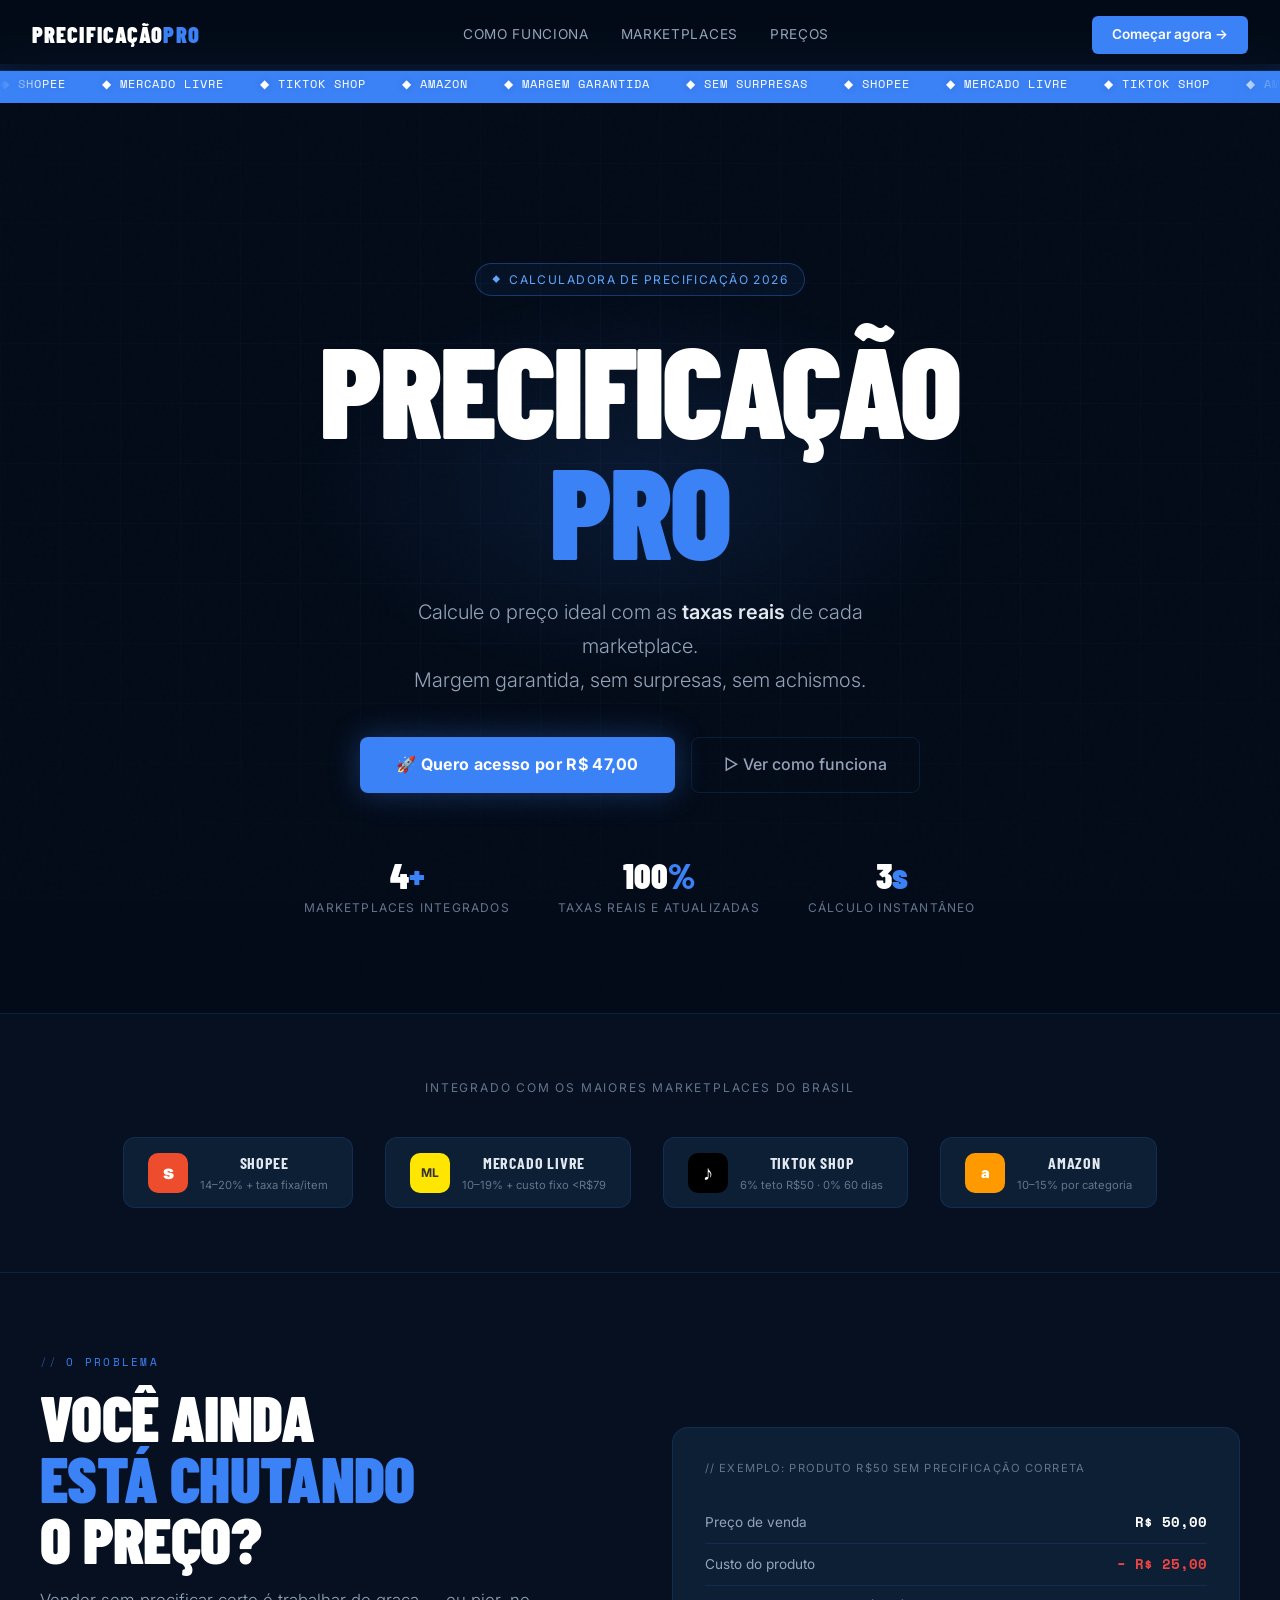
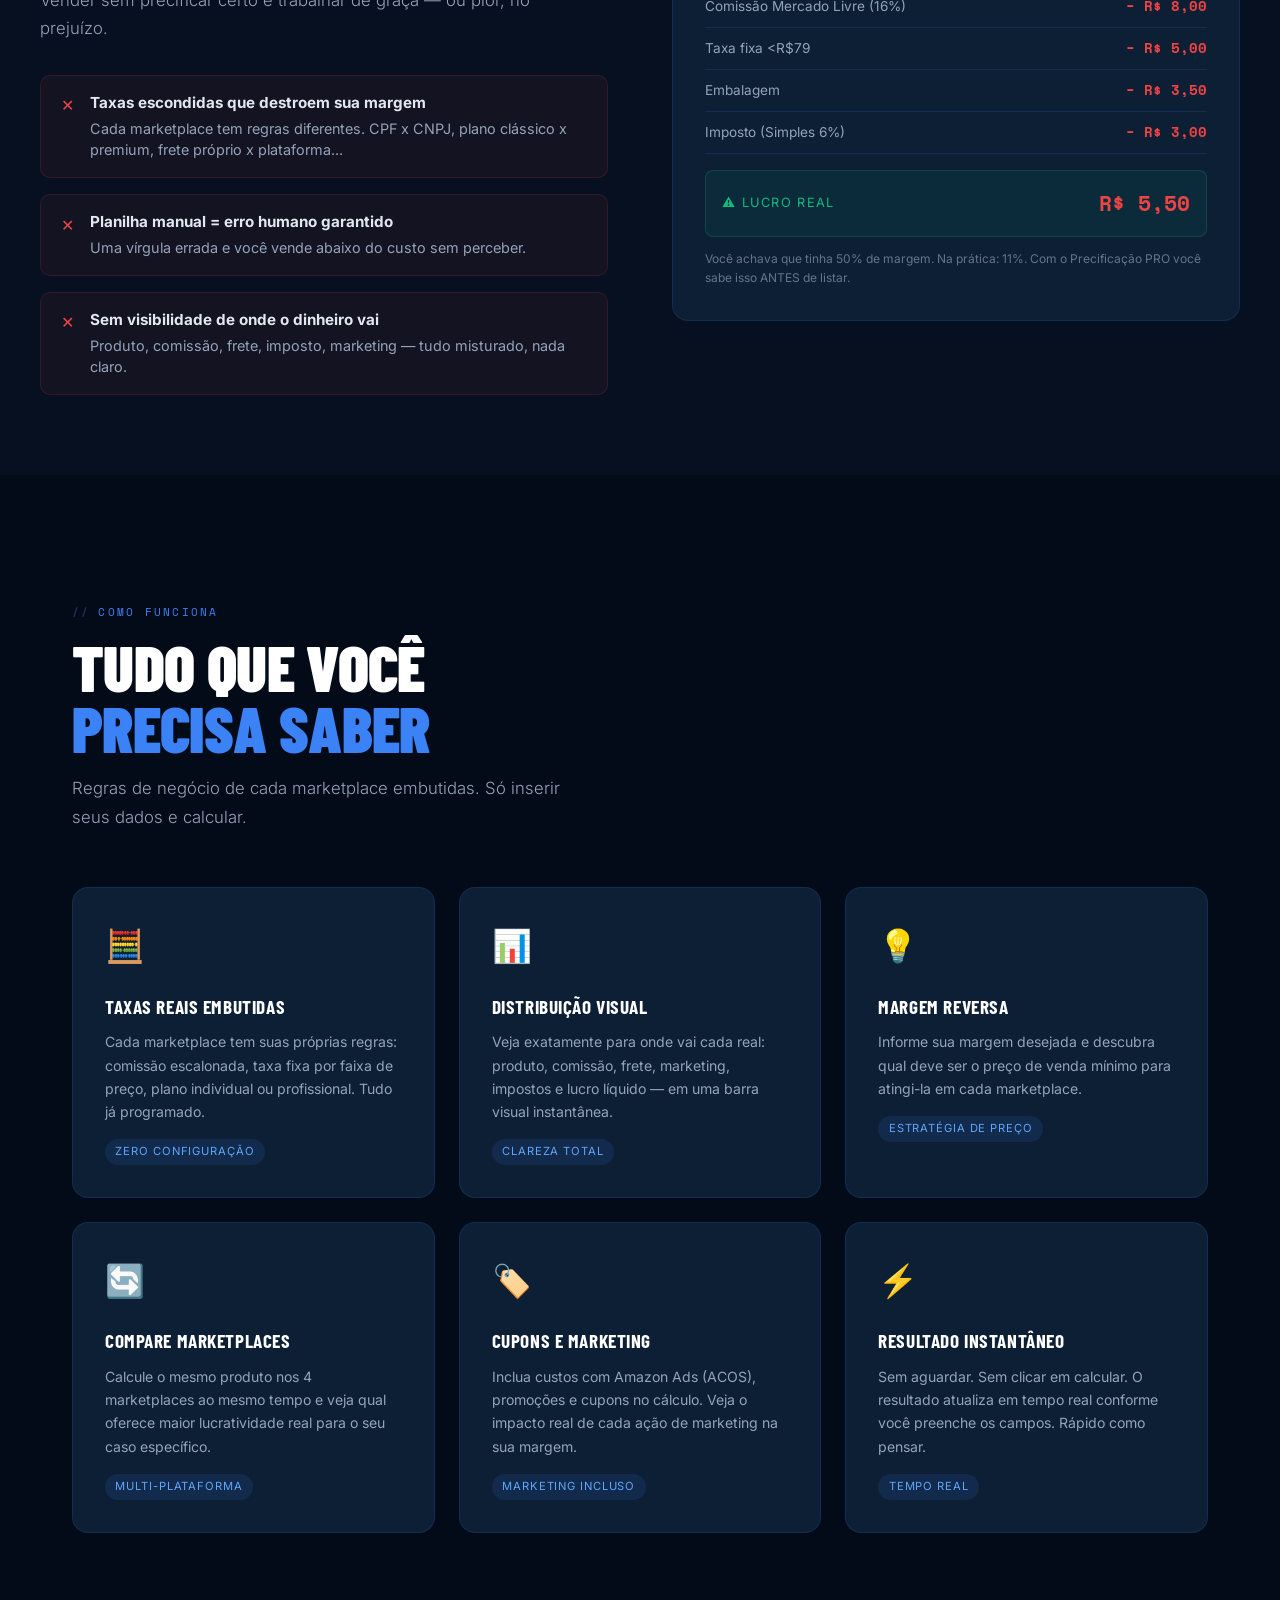
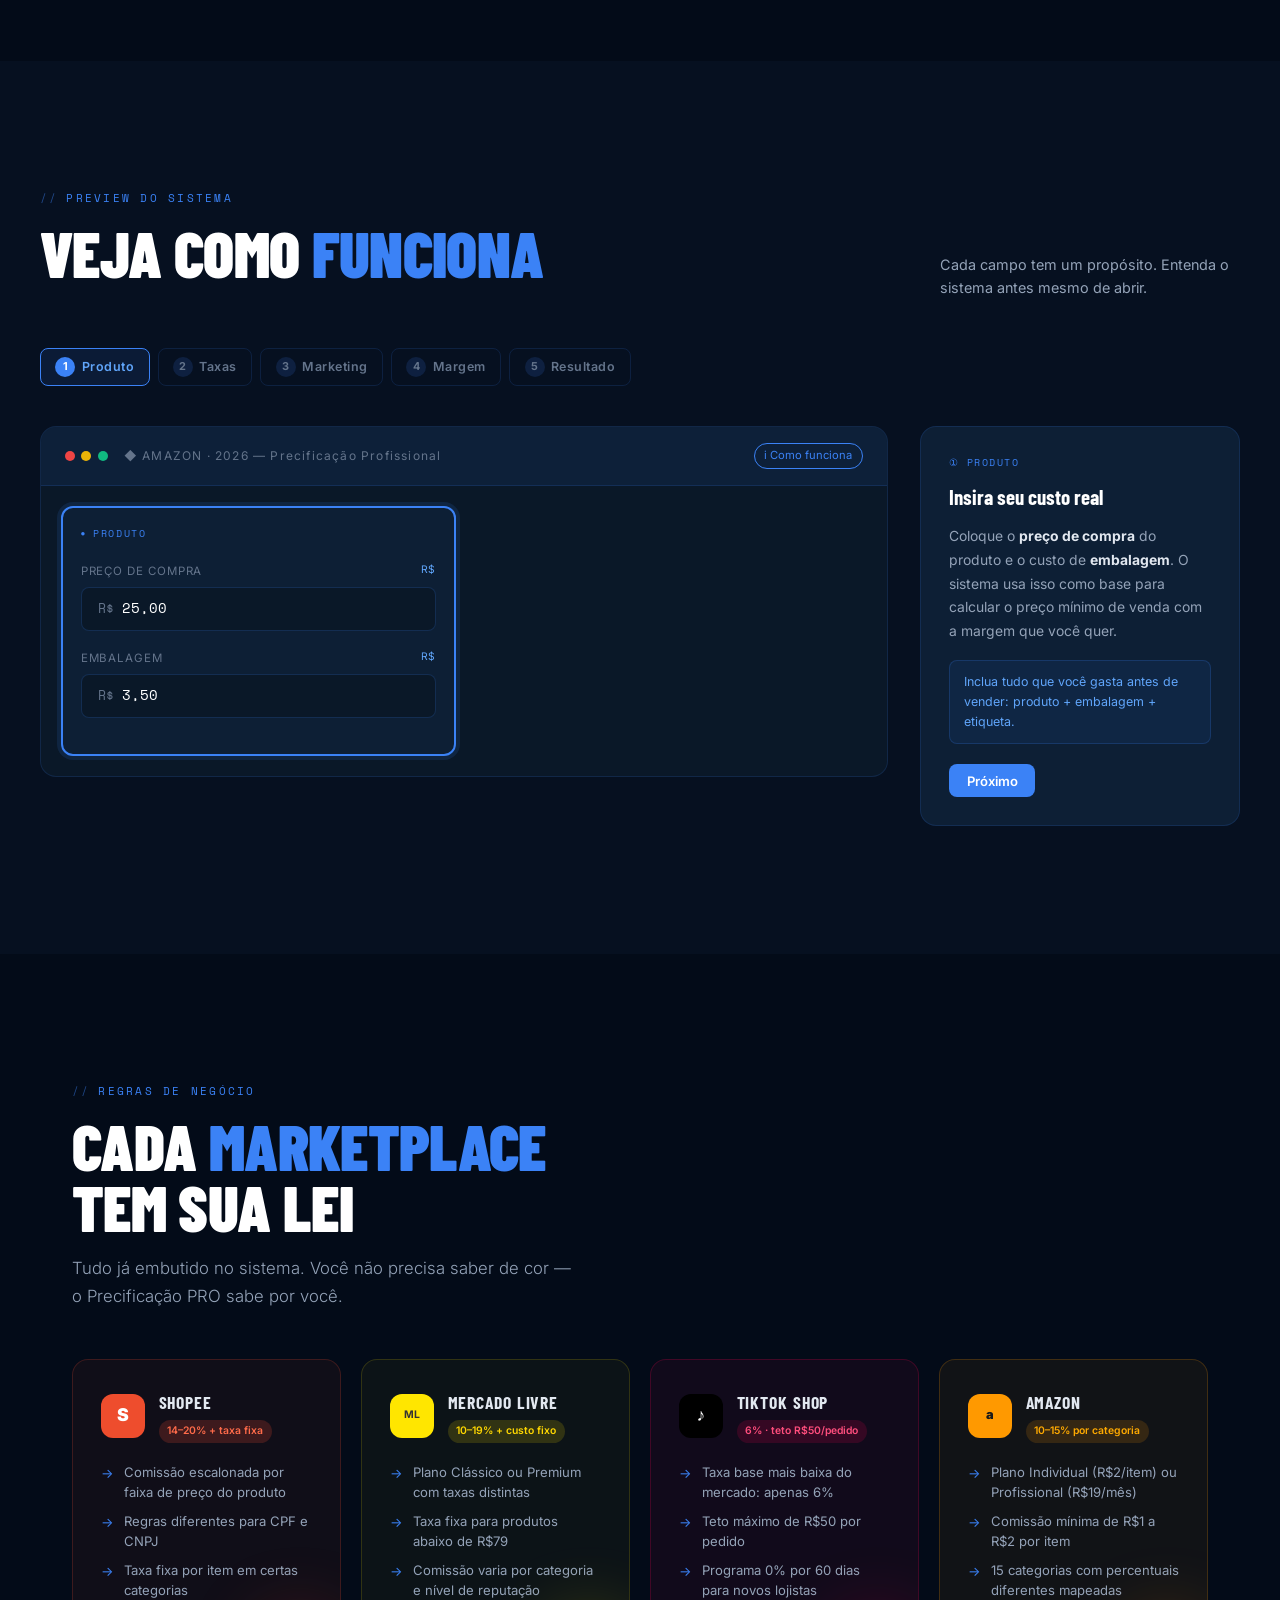
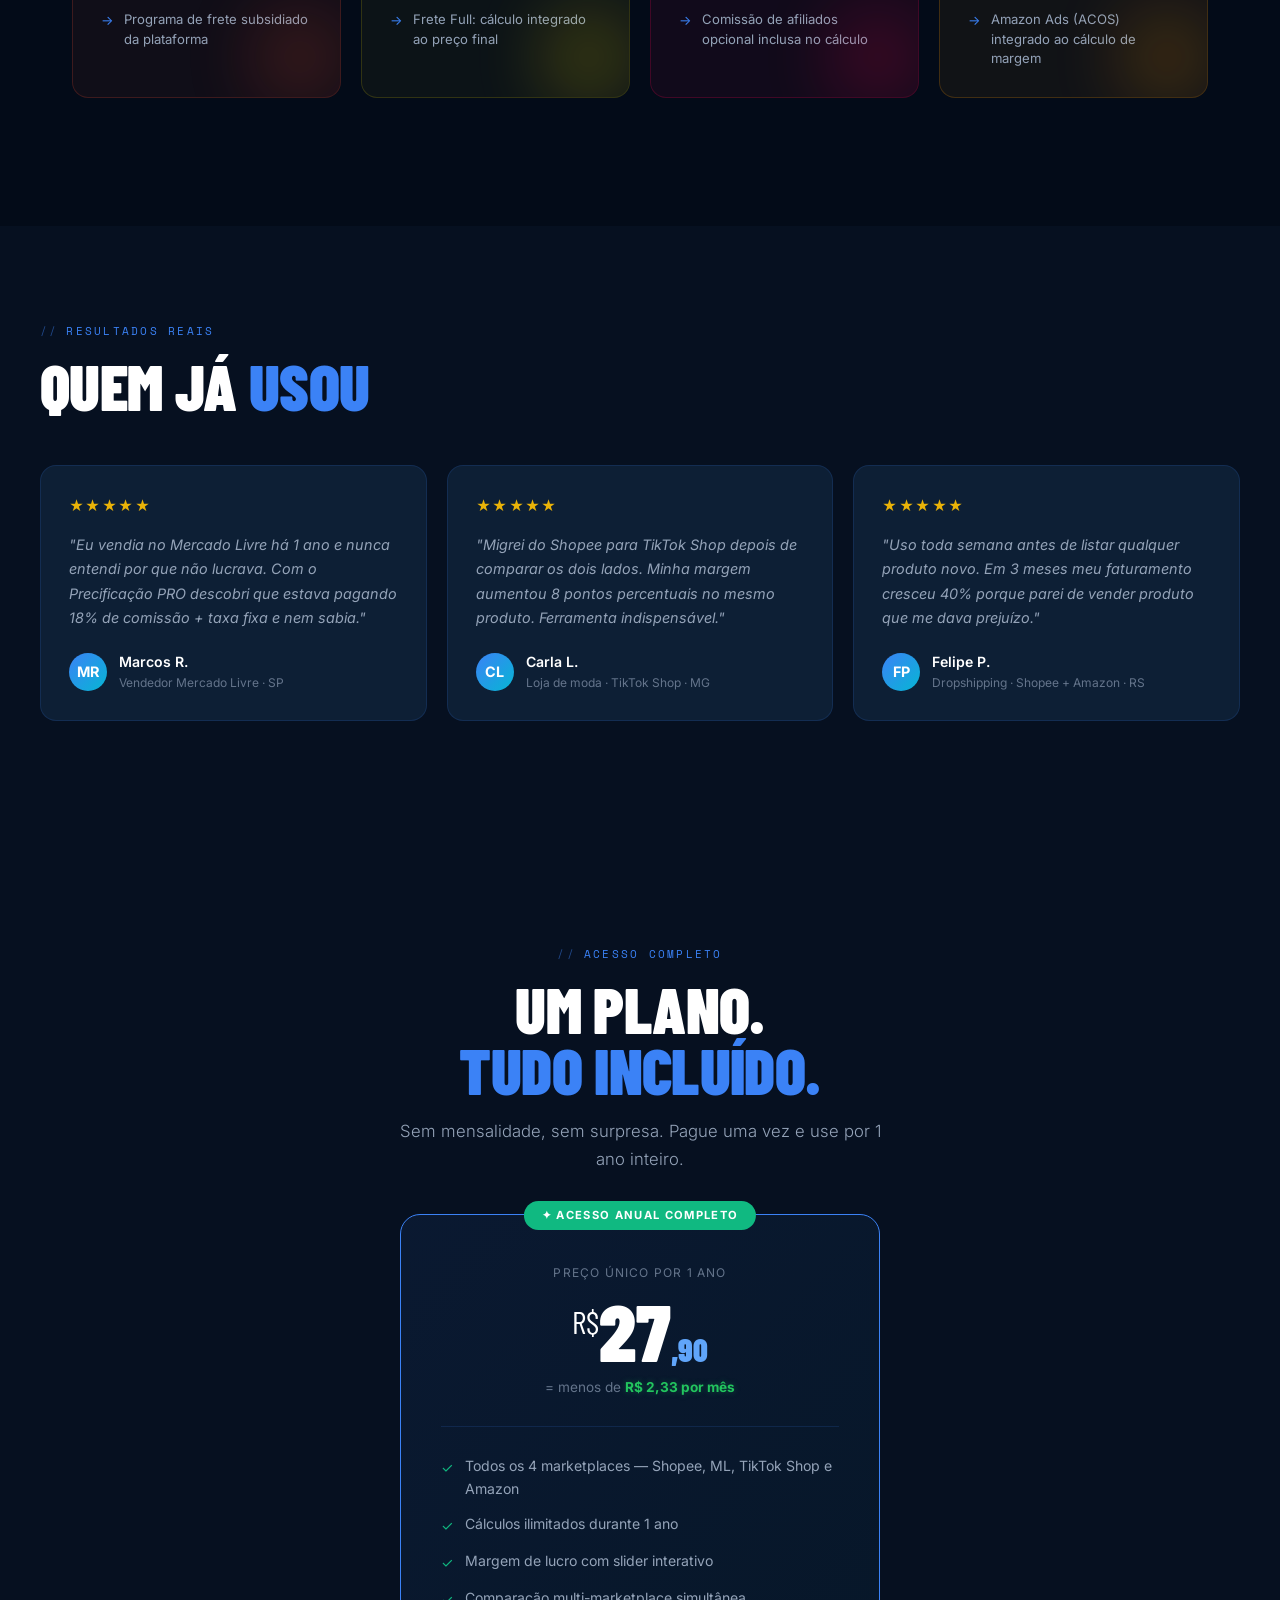
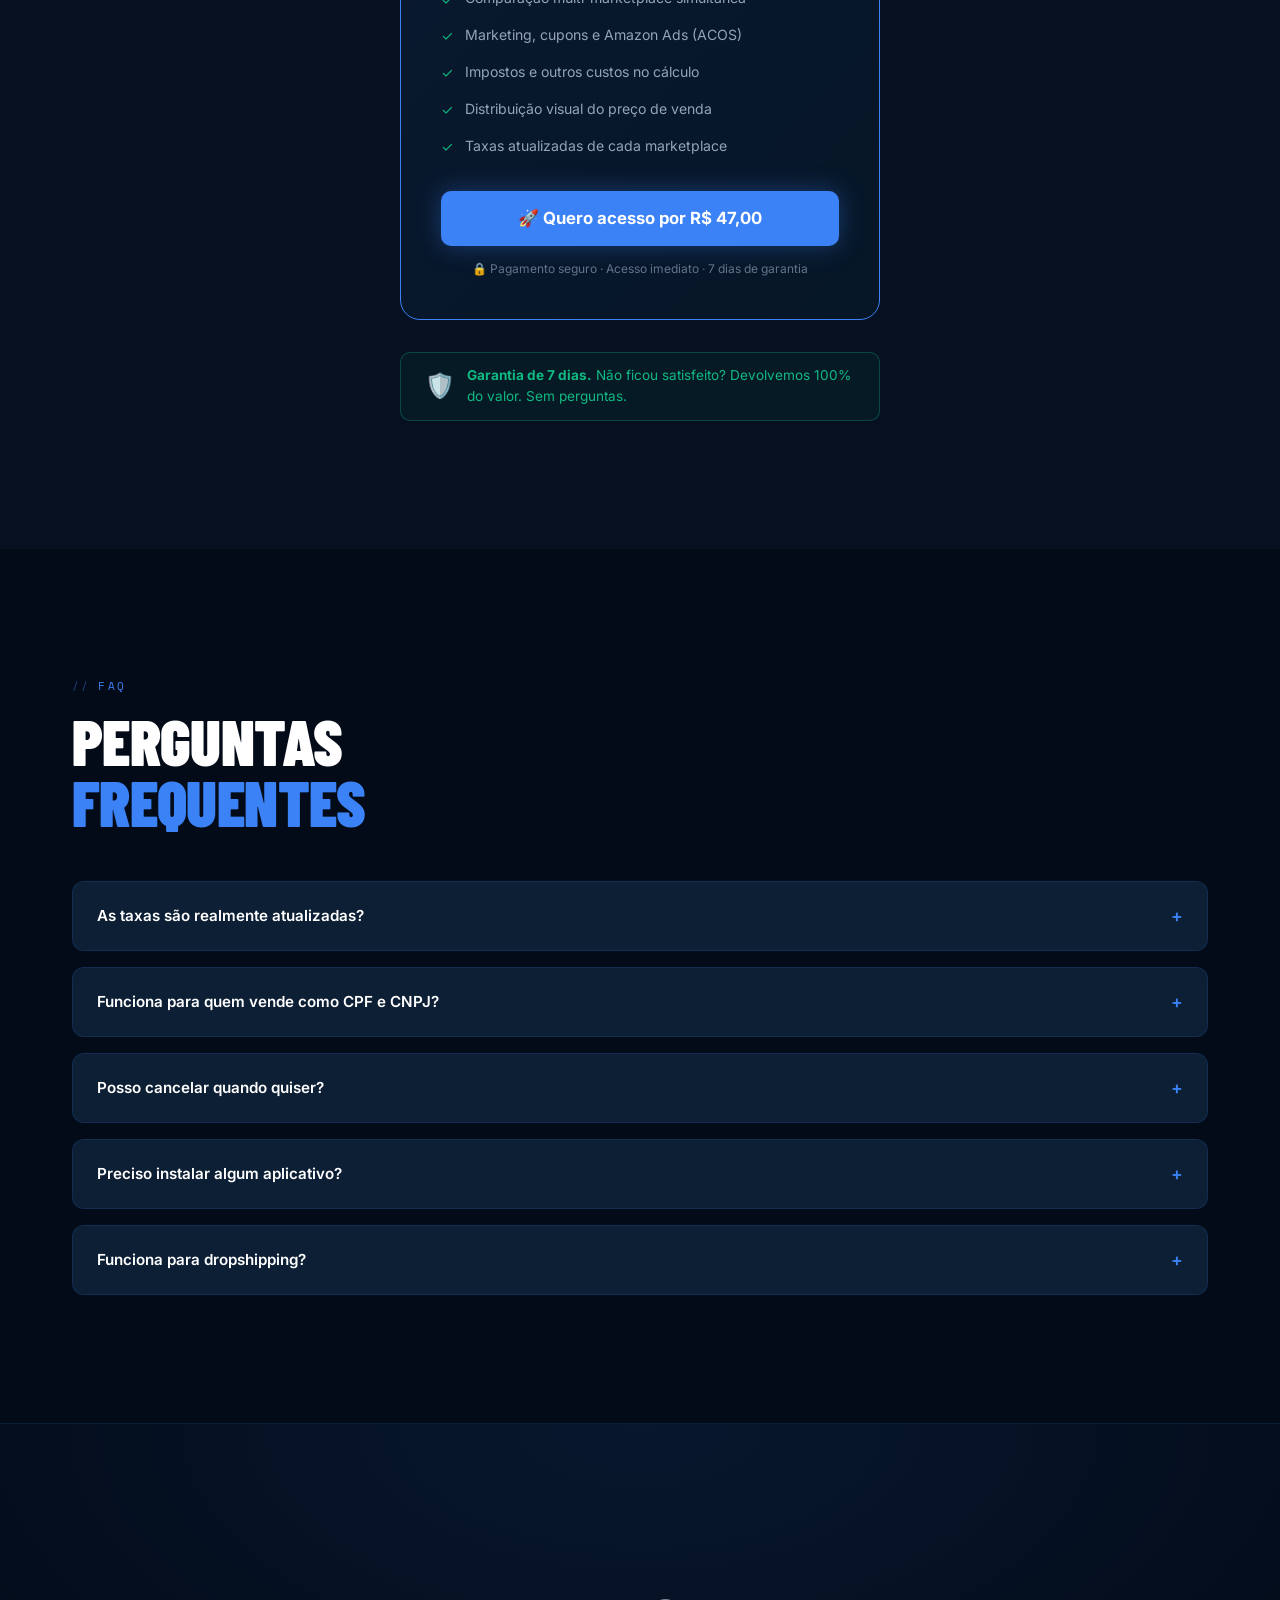
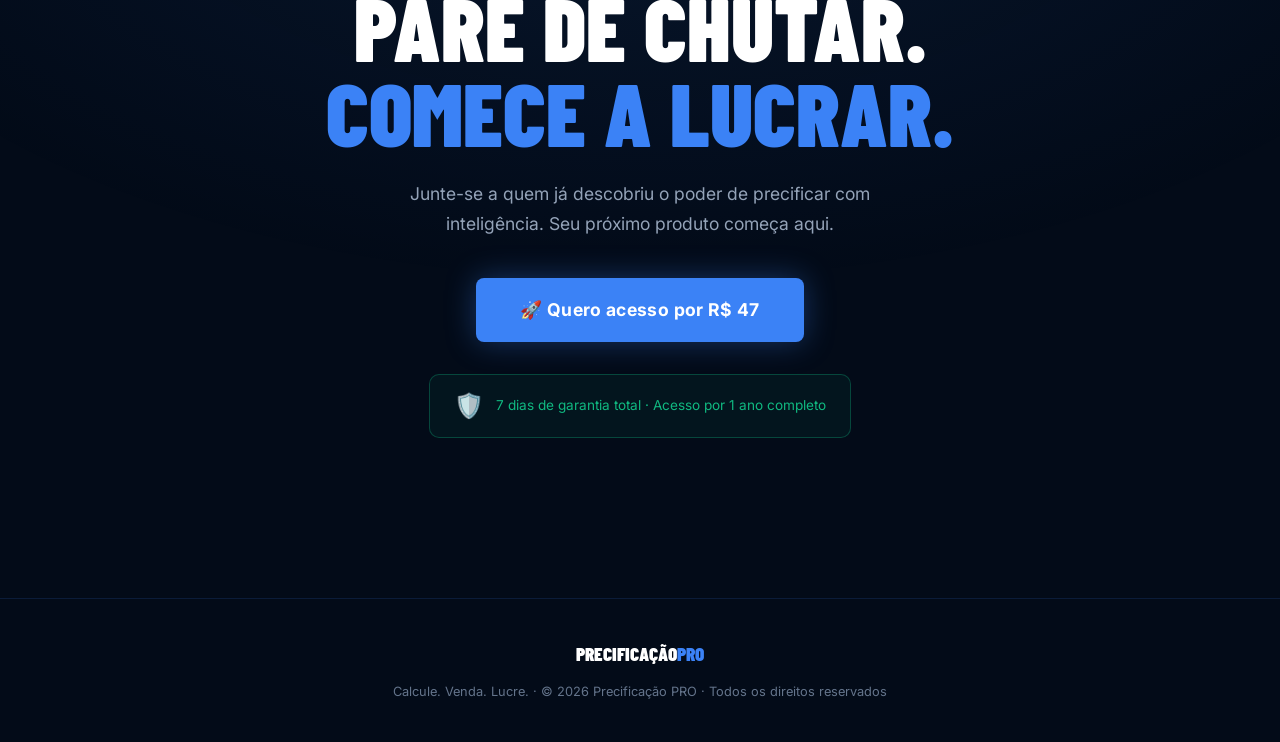
==== commit 9ff8f842: "Atualização valor" ====
--- a/public/index.html
+++ b/public/index.html
@@ -1,659 +1,923 @@
-<!DOCTYPE html>
+<!doctype html>
 <html lang="pt-BR">
-<head>
-  <meta charset="UTF-8">
-  <meta name="viewport" content="width=device-width, initial-scale=1.0">
-  <title>Precificação PRO 2026 — Calcule. Venda. Lucre.</title>
-  <link href="https://fonts.googleapis.com/css2?family=Space+Mono:wght@400;700&family=Barlow+Condensed:wght@400;600;700;900&family=Inter:wght@300;400;500;600&display=swap" rel="stylesheet">
-  <link rel="stylesheet" href="css/variables.css">
-  <link rel="stylesheet" href="css/base.css">
-  <link rel="stylesheet" href="css/components.css">
-  <link rel="stylesheet" href="css/sections.css">
-  <link rel="stylesheet" href="css/responsive.css">
-</head>
-<body>
-
-<!-- NAV -->
-<nav class="navbar">
-  <div class="nav-logo">PRECIFICAÇÃO<span>PRO</span></div>
-  <div class="nav-links">
-    <a href="#funciona">Como funciona</a>
-    <a href="#marketplaces">Marketplaces</a>
-    <a href="#precos">Preços</a>
-  </div>
-  <a href="#precos" class="btn-nav">Começar agora →</a>
-</nav>
-
-<!-- TICKER -->
-<div class="ticker-wrap">
-  <div class="ticker">
-    <span class="ticker-item">◆ SHOPEE</span>
-    <span class="ticker-item">◆ MERCADO LIVRE</span>
-    <span class="ticker-item">◆ TIKTOK SHOP</span>
-    <span class="ticker-item">◆ AMAZON</span>
-    <span class="ticker-item">◆ MARGEM GARANTIDA</span>
-    <span class="ticker-item">◆ SEM SURPRESAS</span>
-    <span class="ticker-item">◆ SHOPEE</span>
-    <span class="ticker-item">◆ MERCADO LIVRE</span>
-    <span class="ticker-item">◆ TIKTOK SHOP</span>
-    <span class="ticker-item">◆ AMAZON</span>
-    <span class="ticker-item">◆ MARGEM GARANTIDA</span>
-    <span class="ticker-item">◆ SEM SURPRESAS</span>
-  </div>
-</div>
-
-<!-- HERO -->
-<section class="hero">
-  <div class="hero-grid"></div>
-  <div class="hero-glow"></div>
-
-  <div class="badge">Calculadora de Precificação 2026</div>
-
-  <h1 class="hero-title">
-    <span class="white">PRECIFICAÇÃO</span><br>
-    <span class="blue">PRO</span>
-  </h1>
-
-  <p class="hero-sub">
-    Calcule o preço ideal com as <strong>taxas reais</strong> de cada marketplace.<br>
-    Margem garantida, sem surpresas, sem achismos.
-  </p>
-
-  <div class="hero-cta">
-    <a href="#precos" class="btn-primary">🚀 Quero acesso por R$ 27,90</a>
-    <a href="#funciona" class="btn-ghost">▷ Ver como funciona</a>
-  </div>
-
-  <div class="hero-stats">
-    <div class="stat">
-      <div class="stat-num">4<span>+</span></div>
-      <div class="stat-label">Marketplaces integrados</div>
+  <head>
+    <meta charset="UTF-8" />
+    <meta name="viewport" content="width=device-width, initial-scale=1.0" />
+    <title>Precificação PRO 2026 — Calcule. Venda. Lucre.</title>
+    <link
+      href="https://fonts.googleapis.com/css2?family=Space+Mono:wght@400;700&family=Barlow+Condensed:wght@400;600;700;900&family=Inter:wght@300;400;500;600&display=swap"
+      rel="stylesheet"
+    />
+    <link rel="stylesheet" href="css/variables.css" />
+    <link rel="stylesheet" href="css/base.css" />
+    <link rel="stylesheet" href="css/components.css" />
+    <link rel="stylesheet" href="css/sections.css" />
+    <link rel="stylesheet" href="css/responsive.css" />
+  </head>
+  <body>
+    <!-- NAV -->
+    <nav class="navbar">
+      <div class="nav-logo">PRECIFICAÇÃO<span>PRO</span></div>
+      <div class="nav-links">
+        <a href="#funciona">Como funciona</a>
+        <a href="#marketplaces">Marketplaces</a>
+        <a href="#precos">Preços</a>
+      </div>
+      <a href="#precos" class="btn-nav">Começar agora →</a>
+    </nav>
+
+    <!-- TICKER -->
+    <div class="ticker-wrap">
+      <div class="ticker">
+        <span class="ticker-item">◆ SHOPEE</span>
+        <span class="ticker-item">◆ MERCADO LIVRE</span>
+        <span class="ticker-item">◆ TIKTOK SHOP</span>
+        <span class="ticker-item">◆ AMAZON</span>
+        <span class="ticker-item">◆ MARGEM GARANTIDA</span>
+        <span class="ticker-item">◆ SEM SURPRESAS</span>
+        <span class="ticker-item">◆ SHOPEE</span>
+        <span class="ticker-item">◆ MERCADO LIVRE</span>
+        <span class="ticker-item">◆ TIKTOK SHOP</span>
+        <span class="ticker-item">◆ AMAZON</span>
+        <span class="ticker-item">◆ MARGEM GARANTIDA</span>
+        <span class="ticker-item">◆ SEM SURPRESAS</span>
+      </div>
     </div>
-    <div class="stat">
-      <div class="stat-num">100<span>%</span></div>
-      <div class="stat-label">Taxas reais e atualizadas</div>
-    </div>
-
-    <div class="stat">
-      <div class="stat-num">3<span>s</span></div>
-      <div class="stat-label">Cálculo instantâneo</div>
-    </div>
-  </div>
-</section>
-
-<!-- LOGOS SECTION -->
-<section class="logos-section">
-  <p class="logos-label">Integrado com os maiores marketplaces do Brasil</p>
-  <div class="logos-grid">
-    <div class="logo-card">
-      <div class="logo-icon shopee">S</div>
-      <div>
-        <div class="logo-name">SHOPEE</div>
-        <div class="logo-fee">14–20% + taxa fixa/item</div>
-      </div>
-    </div>
-    <div class="logo-card">
-      <div class="logo-icon ml">ML</div>
-      <div>
-        <div class="logo-name">MERCADO LIVRE</div>
-        <div class="logo-fee">10–19% + custo fixo &lt;R$79</div>
-      </div>
-    </div>
-    <div class="logo-card">
-      <div class="logo-icon tiktok">♪</div>
-      <div>
-        <div class="logo-name">TIKTOK SHOP</div>
-        <div class="logo-fee">6% teto R$50 · 0% 60 dias</div>
-      </div>
-    </div>
-    <div class="logo-card">
-      <div class="logo-icon amazon">a</div>
-      <div>
-        <div class="logo-name">AMAZON</div>
-        <div class="logo-fee">10–15% por categoria</div>
-      </div>
-    </div>
-  </div>
-</section>
-
-<!-- PROBLEM -->
-<section class="problem-section">
-  <div class="problem-inner">
-    <div class="problem-grid">
-      <div>
-        <div class="section-label">O problema</div>
-        <h2 class="section-title">VOCÊ AINDA<br><span>ESTÁ CHUTANDO</span><br>O PREÇO?</h2>
-        <p class="section-desc">Vender sem precificar certo é trabalhar de graça — ou pior, no prejuízo.</p>
-        <ul class="pain-list">
-          <li class="pain-item">
-            <span class="pain-icon">✕</span>
-            <div class="pain-text">
-              <strong>Taxas escondidas que destroem sua margem</strong>
-              Cada marketplace tem regras diferentes. CPF x CNPJ, plano clássico x premium, frete próprio x plataforma...
-            </div>
-          </li>
-          <li class="pain-item">
-            <span class="pain-icon">✕</span>
-            <div class="pain-text">
-              <strong>Planilha manual = erro humano garantido</strong>
-              Uma vírgula errada e você vende abaixo do custo sem perceber.
-            </div>
-          </li>
-          <li class="pain-item">
-            <span class="pain-icon">✕</span>
-            <div class="pain-text">
-              <strong>Sem visibilidade de onde o dinheiro vai</strong>
-              Produto, comissão, frete, imposto, marketing — tudo misturado, nada claro.
-            </div>
-          </li>
-        </ul>
-      </div>
-
-      <div class="problem-visual">
-        <div class="pv-label">// Exemplo: Produto R$50 sem precificação correta</div>
-        <div class="calc-row">
-          <span class="calc-label">Preço de venda</span>
-          <span class="calc-val white">R$ 50,00</span>
-        </div>
-        <div class="calc-row">
-          <span class="calc-label">Custo do produto</span>
-          <span class="calc-val red">− R$ 25,00</span>
-        </div>
-        <div class="calc-row">
-          <span class="calc-label">Comissão Mercado Livre (16%)</span>
-          <span class="calc-val red">− R$ 8,00</span>
-        </div>
-        <div class="calc-row">
-          <span class="calc-label">Taxa fixa &lt;R$79</span>
-          <span class="calc-val red">− R$ 5,00</span>
-        </div>
-        <div class="calc-row">
-          <span class="calc-label">Embalagem</span>
-          <span class="calc-val red">− R$ 3,50</span>
-        </div>
-        <div class="calc-row">
-          <span class="calc-label">Imposto (Simples 6%)</span>
-          <span class="calc-val red">− R$ 3,00</span>
-        </div>
-        <div class="calc-total">
-          <span class="calc-total-label">⚠ Lucro real</span>
-          <span class="calc-total-val red-text">R$ 5,50</span>
-        </div>
-        <p class="calc-note">Você achava que tinha 50% de margem. Na prática: 11%. Com o Precificação PRO você sabe isso ANTES de listar.</p>
-      </div>
-    </div>
-  </div>
-</section>
-
-<!-- FEATURES -->
-<section id="funciona" class="section reveal">
-  <div class="section-label">Como funciona</div>
-  <h2 class="section-title">TUDO QUE VOCÊ<br><span>PRECISA SABER</span></h2>
-  <p class="section-desc">Regras de negócio de cada marketplace embutidas. Só inserir seus dados e calcular.</p>
-
-  <div class="features-grid">
-    <div class="feat-card">
-      <div class="feat-icon">🧮</div>
-      <div class="feat-title">TAXAS REAIS EMBUTIDAS</div>
-      <div class="feat-desc">Cada marketplace tem suas próprias regras: comissão escalonada, taxa fixa por faixa de preço, plano individual ou profissional. Tudo já programado.</div>
-      <span class="feat-tag">Zero configuração</span>
-    </div>
-    <div class="feat-card">
-      <div class="feat-icon">📊</div>
-      <div class="feat-title">DISTRIBUIÇÃO VISUAL</div>
-      <div class="feat-desc">Veja exatamente para onde vai cada real: produto, comissão, frete, marketing, impostos e lucro líquido — em uma barra visual instantânea.</div>
-      <span class="feat-tag">Clareza total</span>
-    </div>
-    <div class="feat-card">
-      <div class="feat-icon">💡</div>
-      <div class="feat-title">MARGEM REVERSA</div>
-      <div class="feat-desc">Informe sua margem desejada e descubra qual deve ser o preço de venda mínimo para atingi-la em cada marketplace.</div>
-      <span class="feat-tag">Estratégia de preço</span>
-    </div>
-    <div class="feat-card">
-      <div class="feat-icon">🔄</div>
-      <div class="feat-title">COMPARE MARKETPLACES</div>
-      <div class="feat-desc">Calcule o mesmo produto nos 4 marketplaces ao mesmo tempo e veja qual oferece maior lucratividade real para o seu caso específico.</div>
-      <span class="feat-tag">Multi-plataforma</span>
-    </div>
-    <div class="feat-card">
-      <div class="feat-icon">🏷️</div>
-      <div class="feat-title">CUPONS E MARKETING</div>
-      <div class="feat-desc">Inclua custos com Amazon Ads (ACOS), promoções e cupons no cálculo. Veja o impacto real de cada ação de marketing na sua margem.</div>
-      <span class="feat-tag">Marketing incluso</span>
-    </div>
-    <div class="feat-card">
-      <div class="feat-icon">⚡</div>
-      <div class="feat-title">RESULTADO INSTANTÂNEO</div>
-      <div class="feat-desc">Sem aguardar. Sem clicar em calcular. O resultado atualiza em tempo real conforme você preenche os campos. Rápido como pensar.</div>
-      <span class="feat-tag">Tempo real</span>
-    </div>
-  </div>
-</section>
-
-<!-- DEMO/TOUR SECTION -->
-<section class="demo-section" id="demo">
-  <div class="demo-inner">
-    <div class="demo-header">
-      <div>
-        <div class="section-label">Preview do sistema</div>
-        <h2 class="section-title">VEJA COMO <span>FUNCIONA</span></h2>
-      </div>
-      <p class="demo-header-desc">Cada campo tem um propósito. Entenda o sistema antes mesmo de abrir.</p>
-    </div>
-
-    <!-- Step indicators -->
-    <div class="tour-steps">
-      <div class="tour-step active" onclick="goStep(0, event)"><span class="ts-num">1</span> Produto</div>
-      <div class="tour-step" onclick="goStep(1, event)"><span class="ts-num">2</span> Taxas</div>
-      <div class="tour-step" onclick="goStep(2, event)"><span class="ts-num">3</span> Marketing</div>
-      <div class="tour-step" onclick="goStep(3, event)"><span class="ts-num">4</span> Margem</div>
-      <div class="tour-step" onclick="goStep(4, event)"><span class="ts-num">5</span> Resultado</div>
-    </div>
-
-    <!-- UI MOCKUP with annotations -->
-    <div class="tour-wrap">
-      <!-- STATIC MOCKUP -->
-      <div class="mock-shell">
-        <div class="demo-bar">
-          <div class="demo-dots">
-            <div class="demo-dot r"></div>
-            <div class="demo-dot y"></div>
-            <div class="demo-dot g"></div>
-          </div>
-          <span class="demo-title-bar">◆ AMAZON · 2026 — Precificação Profissional</span>
-          <span class="demo-info-btn">i Como funciona</span>
-        </div>
-
-        <div class="mock-body">
-          <!-- LEFT COL -->
-          <div class="mock-col">
-            <!-- PANEL 1: PRODUTO -->
-            <div class="mock-panel" id="mock-p0">
-              <div class="demo-panel-label">Produto</div>
-              <div class="field-group">
-                <div class="field-label">Preço de Compra <span>R$</span></div>
-                <div class="field-input mock-locked"><span class="field-prefix">R$</span><span class="mock-val">25,00</span></div>
-              </div>
-              <div class="field-group">
-                <div class="field-label">Embalagem <span>R$</span></div>
-                <div class="field-input mock-locked"><span class="field-prefix">R$</span><span class="mock-val">3,50</span></div>
-              </div>
-            </div>
-
-            <!-- PANEL 3: MARKETING -->
-            <div class="mock-panel" id="mock-p2">
-              <div class="demo-panel-label">Marketing</div>
-              <div class="field-group">
-                <div class="field-label">Amazon Ads (ACOS) <span>%</span></div>
-                <div class="field-input mock-locked"><span class="field-prefix">%</span><span class="mock-val">8</span></div>
-              </div>
-              <div class="field-group">
-                <div class="field-label">Promoções / Cupons <span>%</span></div>
-                <div class="field-input mock-locked"><span class="field-prefix">%</span><span class="mock-val">0</span></div>
-              </div>
-            </div>
-          </div>
-
-          <!-- RIGHT COL -->
-          <div class="mock-col">
-            <!-- PANEL 2: TAXAS -->
-            <div class="mock-panel" id="mock-p1">
-              <div class="demo-panel-label">Taxas Amazon</div>
-              <div class="field-group">
-                <div class="field-label">Plano</div>
-                <div class="field-input mock-locked"><span class="mock-val">Profissional (grátis 1º ano / R$19/mês)</span></div>
-              </div>
-              <div class="field-group">
-                <div class="field-label">Comissão da Categoria <span>%</span></div>
-                <div class="field-input mock-locked"><span class="mock-val">TV/Áudio — 10%</span></div>
-              </div>
-              <div class="field-group">
-                <div class="field-label">Frete próprio <span>R$</span></div>
-                <div class="field-input mock-locked"><span class="field-prefix">R$</span><span class="mock-val">0</span></div>
-              </div>
-            </div>
-
-            <!-- PANEL 4: IMPOSTOS -->
-            <div class="mock-panel" id="mock-p3-extra">
-              <div class="demo-panel-label red-label">Impostos & Outros</div>
-              <div class="field-group">
-                <div class="field-label">Imposto <span>%</span></div>
-                <div class="field-input mock-locked"><span class="field-prefix">%</span><span class="mock-val">6</span></div>
-              </div>
-              <div class="field-group">
-                <div class="field-label">Outros custos <span>%</span></div>
-                <div class="field-input mock-locked"><span class="field-prefix">%</span><span class="mock-val">0</span></div>
-              </div>
-            </div>
-          </div>
-
-          <!-- MARGEM PANEL full-width -->
-          <div class="mock-panel mock-result" id="mock-p4">
-            <div class="margem-header">
-              <div class="margem-title">
-                <span class="margem-icon">🎯</span>
-                <span>Margem de Lucro Desejada</span>
-              </div>
-              <span class="margem-value">80%</span>
-            </div>
-            <div class="mock-slider-track">
-              <div class="mock-slider-fill" style="width:80%"></div>
-              <div class="mock-slider-thumb" style="left:80%"></div>
-            </div>
-            <div class="slider-labels">
-              <span>1%</span>
-              <span>20%</span>
-              <span>40%</span>
-              <span>60%</span>
-              <span class="active">80%</span>
-            </div>
-          </div>
-
-          <!-- RESULT PANEL full-width -->
-          <div class="mock-panel mock-result" id="mock-p3">
-            <div class="demo-panel-label">// Distribuição do Preço de Venda</div>
-            <div class="result-bar-wrap">
-              <div class="rb produto" style="width:47%">47,3%</div>
-              <div class="rb taxa" style="width:13%">12,7%</div>
-              <div class="rb lucro" style="width:40%">40,0%</div>
-            </div>
-            <div class="legend">
-              <div class="leg-item"><div class="leg-dot blue"></div> Produto</div>
-              <div class="leg-item"><div class="leg-dot red"></div> Amazon (comis+frete)</div>
-              <div class="leg-item"><div class="leg-dot green"></div> Lucro Líquido</div>
-            </div>
-            <div class="result-numbers">
-              <div class="rnum"><div class="rnum-val blue">R$ 59,90</div><div class="rnum-label">Preço de Venda</div></div>
-              <div class="rnum"><div class="rnum-val red">R$ 7,61</div><div class="rnum-label">Total de Taxas</div></div>
-              <div class="rnum"><div class="rnum-val green">R$ 23,94</div><div class="rnum-label">Lucro Líquido</div></div>
-            </div>
-          </div>
-        </div>
-      </div>
-
-      <!-- ANNOTATION CARDS -->
-      <div class="annot-area">
-        <!-- Step 0: Produto -->
-        <div class="annot-card active" id="annot-0">
-          <div class="annot-num">① PRODUTO</div>
-          <h3 class="annot-title">Insira seu custo real</h3>
-          <p class="annot-text">Coloque o <strong>preço de compra</strong> do produto e o custo de <strong>embalagem</strong>. O sistema usa isso como base para calcular o preço mínimo de venda com a margem que você quer.</p>
-          <div class="annot-tip">Inclua tudo que você gasta antes de vender: produto + embalagem + etiqueta.</div>
-          <div class="annot-nav">
-            <button class="annot-btn" onclick="goStep(1, event)">Próximo</button>
-          </div>
-        </div>
-
-        <!-- Step 1: Taxas -->
-        <div class="annot-card" id="annot-1">
-          <div class="annot-num">② TAXAS DO MARKETPLACE</div>
-          <h3 class="annot-title">Regras embutidas, zero complicação</h3>
-          <p class="annot-text">Selecione o <strong>plano</strong> (Individual ou Profissional) e a <strong>categoria</strong> do produto. O sistema já conhece todas as tabelas de comissão da Amazon — de 10% a 15% por categoria — e aplica automaticamente.</p>
-          <div class="annot-tip">Não sabe a categoria? O sistema sugere com base no tipo de produto que você cadastra.</div>
-          <div class="annot-nav">
-            <button class="annot-btn ghost" onclick="goStep(0, event)">Voltar</button>
-            <button class="annot-btn" onclick="goStep(2, event)">Próximo</button>
-          </div>
-        </div>
-
-        <!-- Step 2: Marketing -->
-        <div class="annot-card" id="annot-2">
-          <div class="annot-num">③ MARKETING</div>
-          <h3 class="annot-title">Anúncio e cupom no cálculo</h3>
-          <p class="annot-text">Informe o <strong>ACOS</strong> (custo do Amazon Ads em %) e o desconto de promoções. Esses custos são somados antes de calcular sua margem — assim você nunca vende no prejuízo por causa de anúncio.</p>
-          <div class="annot-tip">Se não faz anúncio, deixe em 0. Você ainda vê o resultado limpo.</div>
-          <div class="annot-nav">
-            <button class="annot-btn ghost" onclick="goStep(1, event)">Voltar</button>
-            <button class="annot-btn" onclick="goStep(3, event)">Próximo</button>
-          </div>
-        </div>
-
-        <!-- Step 3: Margem -->
-        <div class="annot-card" id="annot-3">
-          <div class="annot-num">④ MARGEM DE LUCRO DESEJADA</div>
-          <h3 class="annot-title">Você define quanto quer ganhar</h3>
-          <p class="annot-text">Arraste o <strong>slider</strong> até a margem que você quer lucrar. O sistema calcula automaticamente qual deve ser o <strong>preço mínimo de venda</strong> para garantir essa margem após todas as taxas e custos.</p>
-          <div class="annot-tip">Quer 30% de lucro líquido? Defina 30% — o sistema entrega o preço exato para isso.</div>
-          <div class="annot-nav">
-            <button class="annot-btn ghost" onclick="goStep(2, event)">Voltar</button>
-            <button class="annot-btn" onclick="goStep(4, event)">Próximo</button>
-          </div>
-        </div>
-
-        <!-- Step 4: Resultado -->
-        <div class="annot-card" id="annot-4">
-          <div class="annot-num">⑤ RESULTADO</div>
-          <h3 class="annot-title">Tudo claro de uma vez</h3>
-          <p class="annot-text">A <strong>barra visual</strong> mostra para onde vai cada centavo do preço de venda. Você vê em tempo real: quanto é custo de produto, quanto a Amazon leva e quanto sobra de <strong>lucro líquido</strong>.</p>
-          <div class="annot-tip">O preço de venda é calculado automaticamente para garantir a margem que você definiu.</div>
-          <div class="annot-nav">
-            <button class="annot-btn ghost" onclick="goStep(3, event)">Voltar</button>
-            <a href="#precos" class="annot-btn cta">Quero usar agora</a>
-          </div>
-        </div>
-      </div>
-    </div>
-  </div>
-</section>
-
-<!-- MARKETPLACES -->
-<section id="marketplaces" class="section reveal">
-  <div class="section-label">Regras de negócio</div>
-  <h2 class="section-title">CADA <span>MARKETPLACE</span><br>TEM SUA LEI</h2>
-  <p class="section-desc">Tudo já embutido no sistema. Você não precisa saber de cor — o Precificação PRO sabe por você.</p>
-
-  <div class="mp-grid">
-    <div class="mp-card shopee">
-      <div class="mp-header">
-        <div class="mp-logo shopee">S</div>
-        <div>
-          <div class="mp-name">SHOPEE</div>
-          <div class="mp-badge">14–20% + taxa fixa</div>
-        </div>
-      </div>
-      <ul class="mp-rules">
-        <li class="mp-rule">Comissão escalonada por faixa de preço do produto</li>
-        <li class="mp-rule">Regras diferentes para CPF e CNPJ</li>
-        <li class="mp-rule">Taxa fixa por item em certas categorias</li>
-        <li class="mp-rule">Programa de frete subsidiado da plataforma</li>
-      </ul>
-    </div>
-
-    <div class="mp-card ml">
-      <div class="mp-header">
-        <div class="mp-logo ml">ML</div>
-        <div>
-          <div class="mp-name">MERCADO LIVRE</div>
-          <div class="mp-badge">10–19% + custo fixo</div>
-        </div>
-      </div>
-      <ul class="mp-rules">
-        <li class="mp-rule">Plano Clássico ou Premium com taxas distintas</li>
-        <li class="mp-rule">Taxa fixa para produtos abaixo de R$79</li>
-        <li class="mp-rule">Comissão varia por categoria e nível de reputação</li>
-        <li class="mp-rule">Frete Full: cálculo integrado ao preço final</li>
-      </ul>
-    </div>
-
-    <div class="mp-card tiktok">
-      <div class="mp-header">
-        <div class="mp-logo tiktok">♪</div>
-        <div>
-          <div class="mp-name">TIKTOK SHOP</div>
-          <div class="mp-badge">6% · teto R$50/pedido</div>
-        </div>
-      </div>
-      <ul class="mp-rules">
-        <li class="mp-rule">Taxa base mais baixa do mercado: apenas 6%</li>
-        <li class="mp-rule">Teto máximo de R$50 por pedido</li>
-        <li class="mp-rule">Programa 0% por 60 dias para novos lojistas</li>
-        <li class="mp-rule">Comissão de afiliados opcional inclusa no cálculo</li>
-      </ul>
-    </div>
-
-    <div class="mp-card amazon">
-      <div class="mp-header">
-        <div class="mp-logo amazon">a</div>
-        <div>
-          <div class="mp-name">AMAZON</div>
-          <div class="mp-badge">10–15% por categoria</div>
-        </div>
-      </div>
-      <ul class="mp-rules">
-        <li class="mp-rule">Plano Individual (R$2/item) ou Profissional (R$19/mês)</li>
-        <li class="mp-rule">Comissão mínima de R$1 a R$2 por item</li>
-        <li class="mp-rule">15 categorias com percentuais diferentes mapeadas</li>
-        <li class="mp-rule">Amazon Ads (ACOS) integrado ao cálculo de margem</li>
-      </ul>
-    </div>
-  </div>
-</section>
-
-<!-- TESTIMONIALS -->
-<section class="testimonials-section">
-  <div class="testimonials-inner">
-    <div class="section-label">Resultados reais</div>
-    <h2 class="section-title">QUEM JÁ <span>USOU</span></h2>
-    <div class="test-grid">
-      <div class="test-card">
-        <div class="stars">★★★★★</div>
-        <p class="test-text">"Eu vendia no Mercado Livre há 1 ano e nunca entendi por que não lucrava. Com o Precificação PRO descobri que estava pagando 18% de comissão + taxa fixa e nem sabia."</p>
-        <div class="test-author">
-          <div class="test-avatar">MR</div>
+
+    <!-- HERO -->
+    <section class="hero">
+      <div class="hero-grid"></div>
+      <div class="hero-glow"></div>
+
+      <div class="badge">Calculadora de Precificação 2026</div>
+
+      <h1 class="hero-title">
+        <span class="white">PRECIFICAÇÃO</span><br />
+        <span class="blue">PRO</span>
+      </h1>
+
+      <p class="hero-sub">
+        Calcule o preço ideal com as <strong>taxas reais</strong> de cada
+        marketplace.<br />
+        Margem garantida, sem surpresas, sem achismos.
+      </p>
+
+      <div class="hero-cta">
+        <a href="#precos" class="btn-primary">🚀 Quero acesso por R$ 47,00</a>
+        <a href="#funciona" class="btn-ghost">▷ Ver como funciona</a>
+      </div>
+
+      <div class="hero-stats">
+        <div class="stat">
+          <div class="stat-num">4<span>+</span></div>
+          <div class="stat-label">Marketplaces integrados</div>
+        </div>
+        <div class="stat">
+          <div class="stat-num">100<span>%</span></div>
+          <div class="stat-label">Taxas reais e atualizadas</div>
+        </div>
+
+        <div class="stat">
+          <div class="stat-num">3<span>s</span></div>
+          <div class="stat-label">Cálculo instantâneo</div>
+        </div>
+      </div>
+    </section>
+
+    <!-- LOGOS SECTION -->
+    <section class="logos-section">
+      <p class="logos-label">Integrado com os maiores marketplaces do Brasil</p>
+      <div class="logos-grid">
+        <div class="logo-card">
+          <div class="logo-icon shopee">s</div>
           <div>
-            <div class="test-name">Marcos R.</div>
-            <div class="test-role">Vendedor Mercado Livre · SP</div>
-          </div>
-        </div>
-      </div>
-      <div class="test-card">
-        <div class="stars">★★★★★</div>
-        <p class="test-text">"Migrei do Shopee para TikTok Shop depois de comparar os dois lados. Minha margem aumentou 8 pontos percentuais no mesmo produto. Ferramenta indispensável."</p>
-        <div class="test-author">
-          <div class="test-avatar">CL</div>
+            <div class="logo-name">SHOPEE</div>
+            <div class="logo-fee">14–20% + taxa fixa/item</div>
+          </div>
+        </div>
+        <div class="logo-card">
+          <div class="logo-icon ml">ML</div>
           <div>
-            <div class="test-name">Carla L.</div>
-            <div class="test-role">Loja de moda · TikTok Shop · MG</div>
-          </div>
-        </div>
-      </div>
-      <div class="test-card">
-        <div class="stars">★★★★★</div>
-        <p class="test-text">"Uso toda semana antes de listar qualquer produto novo. Em 3 meses meu faturamento cresceu 40% porque parei de vender produto que me dava prejuízo."</p>
-        <div class="test-author">
-          <div class="test-avatar">FP</div>
+            <div class="logo-name">MERCADO LIVRE</div>
+            <div class="logo-fee">10–19% + custo fixo &lt;R$79</div>
+          </div>
+        </div>
+        <div class="logo-card">
+          <div class="logo-icon tiktok">♪</div>
           <div>
-            <div class="test-name">Felipe P.</div>
-            <div class="test-role">Dropshipping · Shopee + Amazon · RS</div>
-          </div>
-        </div>
-      </div>
-    </div>
-  </div>
-</section>
-
-<!-- PRICING -->
-<section class="pricing-section" id="precos">
-  <div class="pricing-inner">
-    <div class="section-label center">Acesso completo</div>
-    <h2 class="section-title center">UM PLANO.<br><span>TUDO INCLUÍDO.</span></h2>
-    <p class="section-desc center">Sem mensalidade, sem surpresa. Pague uma vez e use por 1 ano inteiro.</p>
-
-    <div class="pricing-card-wrapper">
-      <div class="price-card featured">
-        <div class="price-badge">✦ ACESSO ANUAL COMPLETO</div>
-
-        <div class="price-header">
-          <div class="price-sublabel">Preço único por 1 ano</div>
-          <div class="price-val">
-            <span class="price-currency">R$</span>27<span class="price-cents">,90</span>
-          </div>
-          <div class="price-monthly">= menos de <strong>R$ 2,33 por mês</strong></div>
-        </div>
-
-        <div class="price-divider"></div>
-
-        <ul class="price-features">
-          <li class="pf"><span class="pf-check">✓</span>Todos os 4 marketplaces — Shopee, ML, TikTok Shop e Amazon</li>
-          <li class="pf"><span class="pf-check">✓</span>Cálculos ilimitados durante 1 ano</li>
-          <li class="pf"><span class="pf-check">✓</span>Margem de lucro com slider interativo</li>
-          <li class="pf"><span class="pf-check">✓</span>Comparação multi-marketplace simultânea</li>
-          <li class="pf"><span class="pf-check">✓</span>Marketing, cupons e Amazon Ads (ACOS)</li>
-          <li class="pf"><span class="pf-check">✓</span>Impostos e outros custos no cálculo</li>
-          <li class="pf"><span class="pf-check">✓</span>Distribuição visual do preço de venda</li>
-          <li class="pf"><span class="pf-check">✓</span>Taxas atualizadas de cada marketplace</li>
-        </ul>
-
-        <button class="price-cta solid">🚀 Quero acesso por R$ 27,90</button>
-        <p class="price-secure">🔒 Pagamento seguro · Acesso imediato · 7 dias de garantia</p>
-      </div>
-    </div>
-
-    <div class="guarantee">
-      <span class="guarantee-icon">🛡️</span>
-      <div><strong>Garantia de 7 dias.</strong> Não ficou satisfeito? Devolvemos 100% do valor. Sem perguntas.</div>
-    </div>
-  </div>
-</section>
-
-<!-- FAQ -->
-<section class="section reveal">
-  <div class="section-label">FAQ</div>
-  <h2 class="section-title">PERGUNTAS<br><span>FREQUENTES</span></h2>
-
-  <div class="faq-list">
-    <div class="faq-item">
-      <div class="faq-q" onclick="toggleFaq(this)">
-        As taxas são realmente atualizadas? <span class="arrow">+</span>
-      </div>
-      <div class="faq-a">Sim. Monitoramos as tabelas de comissão de cada marketplace e atualizamos o sistema sempre que há mudança. Você não precisa ficar verificando nas páginas dos marketplaces.</div>
-    </div>
-    <div class="faq-item">
-      <div class="faq-q" onclick="toggleFaq(this)">
-        Funciona para quem vende como CPF e CNPJ? <span class="arrow">+</span>
-      </div>
-      <div class="faq-a">Sim! A Shopee, por exemplo, tem regras diferentes para CPF e CNPJ. O sistema pergunta seu tipo de conta e aplica as regras corretas automaticamente.</div>
-    </div>
-    <div class="faq-item">
-      <div class="faq-q" onclick="toggleFaq(this)">
-        Posso cancelar quando quiser? <span class="arrow">+</span>
-      </div>
-      <div class="faq-a">Sim, sem burocracia. Você cancela pelo próprio painel em menos de 1 minuto. Sem multas, sem carência. E ainda tem 7 dias de garantia para testar à vontade.</div>
-    </div>
-    <div class="faq-item">
-      <div class="faq-q" onclick="toggleFaq(this)">
-        Preciso instalar algum aplicativo? <span class="arrow">+</span>
-      </div>
-      <div class="faq-a">Não. O Precificação PRO é 100% online. Acesse pelo navegador do celular, tablet ou computador. Sem instalação, sem cadastros complicados.</div>
-    </div>
-    <div class="faq-item">
-      <div class="faq-q" onclick="toggleFaq(this)">
-        Funciona para dropshipping? <span class="arrow">+</span>
-      </div>
-      <div class="faq-a">Perfeitamente. Basta inserir o preço de custo do fornecedor + embalagem + frete e o sistema calcula o preço mínimo de venda para sua margem alvo em cada marketplace.</div>
-    </div>
-  </div>
-</section>
-
-<!-- CTA FINAL -->
-<section class="cta-final">
-  <h2>PARE DE CHUTAR.<br><span>COMECE A LUCRAR.</span></h2>
-  <p>Junte-se a quem já descobriu o poder de precificar com inteligência. Seu próximo produto começa aqui.</p>
-  <a href="#precos" class="btn-primary large">🚀 Quero acesso por R$ 27,90</a>
-  <br>
-  <div class="guarantee inline">
-    <span class="guarantee-icon">🛡️</span>
-    7 dias de garantia total · Acesso por 1 ano completo
-  </div>
-</section>
-
-<!-- FOOTER -->
-<footer>
-  <div class="footer-logo">PRECIFICAÇÃO<span>PRO</span></div>
-  <p>Calcule. Venda. Lucre. · © 2026 Precificação PRO · Todos os direitos reservados</p>
-</footer>
-
-<script src="js/main.js"></script>
-</body>
+            <div class="logo-name">TIKTOK SHOP</div>
+            <div class="logo-fee">6% teto R$50 · 0% 60 dias</div>
+          </div>
+        </div>
+        <div class="logo-card">
+          <div class="logo-icon amazon">a</div>
+          <div>
+            <div class="logo-name">AMAZON</div>
+            <div class="logo-fee">10–15% por categoria</div>
+          </div>
+        </div>
+      </div>
+    </section>
+
+    <!-- PROBLEM -->
+    <section class="problem-section">
+      <div class="problem-inner">
+        <div class="problem-grid">
+          <div>
+            <div class="section-label">O problema</div>
+            <h2 class="section-title">
+              VOCÊ AINDA<br /><span>ESTÁ CHUTANDO</span><br />O PREÇO?
+            </h2>
+            <p class="section-desc">
+              Vender sem precificar certo é trabalhar de graça — ou pior, no
+              prejuízo.
+            </p>
+            <ul class="pain-list">
+              <li class="pain-item">
+                <span class="pain-icon">✕</span>
+                <div class="pain-text">
+                  <strong>Taxas escondidas que destroem sua margem</strong>
+                  Cada marketplace tem regras diferentes. CPF x CNPJ, plano
+                  clássico x premium, frete próprio x plataforma...
+                </div>
+              </li>
+              <li class="pain-item">
+                <span class="pain-icon">✕</span>
+                <div class="pain-text">
+                  <strong>Planilha manual = erro humano garantido</strong>
+                  Uma vírgula errada e você vende abaixo do custo sem perceber.
+                </div>
+              </li>
+              <li class="pain-item">
+                <span class="pain-icon">✕</span>
+                <div class="pain-text">
+                  <strong>Sem visibilidade de onde o dinheiro vai</strong>
+                  Produto, comissão, frete, imposto, marketing — tudo misturado,
+                  nada claro.
+                </div>
+              </li>
+            </ul>
+          </div>
+
+          <div class="problem-visual">
+            <div class="pv-label">
+              // Exemplo: Produto R$50 sem precificação correta
+            </div>
+            <div class="calc-row">
+              <span class="calc-label">Preço de venda</span>
+              <span class="calc-val white">R$ 50,00</span>
+            </div>
+            <div class="calc-row">
+              <span class="calc-label">Custo do produto</span>
+              <span class="calc-val red">− R$ 25,00</span>
+            </div>
+            <div class="calc-row">
+              <span class="calc-label">Comissão Mercado Livre (16%)</span>
+              <span class="calc-val red">− R$ 8,00</span>
+            </div>
+            <div class="calc-row">
+              <span class="calc-label">Taxa fixa &lt;R$79</span>
+              <span class="calc-val red">− R$ 5,00</span>
+            </div>
+            <div class="calc-row">
+              <span class="calc-label">Embalagem</span>
+              <span class="calc-val red">− R$ 3,50</span>
+            </div>
+            <div class="calc-row">
+              <span class="calc-label">Imposto (Simples 6%)</span>
+              <span class="calc-val red">− R$ 3,00</span>
+            </div>
+            <div class="calc-total">
+              <span class="calc-total-label">⚠ Lucro real</span>
+              <span class="calc-total-val red-text">R$ 5,50</span>
+            </div>
+            <p class="calc-note">
+              Você achava que tinha 50% de margem. Na prática: 11%. Com o
+              Precificação PRO você sabe isso ANTES de listar.
+            </p>
+          </div>
+        </div>
+      </div>
+    </section>
+
+    <!-- FEATURES -->
+    <section id="funciona" class="section reveal">
+      <div class="section-label">Como funciona</div>
+      <h2 class="section-title">
+        TUDO QUE VOCÊ<br /><span>PRECISA SABER</span>
+      </h2>
+      <p class="section-desc">
+        Regras de negócio de cada marketplace embutidas. Só inserir seus dados e
+        calcular.
+      </p>
+
+      <div class="features-grid">
+        <div class="feat-card">
+          <div class="feat-icon">🧮</div>
+          <div class="feat-title">TAXAS REAIS EMBUTIDAS</div>
+          <div class="feat-desc">
+            Cada marketplace tem suas próprias regras: comissão escalonada, taxa
+            fixa por faixa de preço, plano individual ou profissional. Tudo já
+            programado.
+          </div>
+          <span class="feat-tag">Zero configuração</span>
+        </div>
+        <div class="feat-card">
+          <div class="feat-icon">📊</div>
+          <div class="feat-title">DISTRIBUIÇÃO VISUAL</div>
+          <div class="feat-desc">
+            Veja exatamente para onde vai cada real: produto, comissão, frete,
+            marketing, impostos e lucro líquido — em uma barra visual
+            instantânea.
+          </div>
+          <span class="feat-tag">Clareza total</span>
+        </div>
+        <div class="feat-card">
+          <div class="feat-icon">💡</div>
+          <div class="feat-title">MARGEM REVERSA</div>
+          <div class="feat-desc">
+            Informe sua margem desejada e descubra qual deve ser o preço de
+            venda mínimo para atingi-la em cada marketplace.
+          </div>
+          <span class="feat-tag">Estratégia de preço</span>
+        </div>
+        <div class="feat-card">
+          <div class="feat-icon">🔄</div>
+          <div class="feat-title">COMPARE MARKETPLACES</div>
+          <div class="feat-desc">
+            Calcule o mesmo produto nos 4 marketplaces ao mesmo tempo e veja
+            qual oferece maior lucratividade real para o seu caso específico.
+          </div>
+          <span class="feat-tag">Multi-plataforma</span>
+        </div>
+        <div class="feat-card">
+          <div class="feat-icon">🏷️</div>
+          <div class="feat-title">CUPONS E MARKETING</div>
+          <div class="feat-desc">
+            Inclua custos com Amazon Ads (ACOS), promoções e cupons no cálculo.
+            Veja o impacto real de cada ação de marketing na sua margem.
+          </div>
+          <span class="feat-tag">Marketing incluso</span>
+        </div>
+        <div class="feat-card">
+          <div class="feat-icon">⚡</div>
+          <div class="feat-title">RESULTADO INSTANTÂNEO</div>
+          <div class="feat-desc">
+            Sem aguardar. Sem clicar em calcular. O resultado atualiza em tempo
+            real conforme você preenche os campos. Rápido como pensar.
+          </div>
+          <span class="feat-tag">Tempo real</span>
+        </div>
+      </div>
+    </section>
+
+    <!-- DEMO/TOUR SECTION -->
+    <section class="demo-section" id="demo">
+      <div class="demo-inner">
+        <div class="demo-header">
+          <div>
+            <div class="section-label">Preview do sistema</div>
+            <h2 class="section-title">VEJA COMO <span>FUNCIONA</span></h2>
+          </div>
+          <p class="demo-header-desc">
+            Cada campo tem um propósito. Entenda o sistema antes mesmo de abrir.
+          </p>
+        </div>
+
+        <!-- Step indicators -->
+        <div class="tour-steps">
+          <div class="tour-step active" onclick="goStep(0, event)">
+            <span class="ts-num">1</span> Produto
+          </div>
+          <div class="tour-step" onclick="goStep(1, event)">
+            <span class="ts-num">2</span> Taxas
+          </div>
+          <div class="tour-step" onclick="goStep(2, event)">
+            <span class="ts-num">3</span> Marketing
+          </div>
+          <div class="tour-step" onclick="goStep(3, event)">
+            <span class="ts-num">4</span> Margem
+          </div>
+          <div class="tour-step" onclick="goStep(4, event)">
+            <span class="ts-num">5</span> Resultado
+          </div>
+        </div>
+
+        <!-- UI MOCKUP with annotations -->
+        <div class="tour-wrap">
+          <!-- STATIC MOCKUP -->
+          <div class="mock-shell">
+            <div class="demo-bar">
+              <div class="demo-dots">
+                <div class="demo-dot r"></div>
+                <div class="demo-dot y"></div>
+                <div class="demo-dot g"></div>
+              </div>
+              <span class="demo-title-bar"
+                >◆ AMAZON · 2026 — Precificação Profissional</span
+              >
+              <span class="demo-info-btn">i Como funciona</span>
+            </div>
+
+            <div class="mock-body">
+              <!-- LEFT COL -->
+              <div class="mock-col">
+                <!-- PANEL 1: PRODUTO -->
+                <div class="mock-panel" id="mock-p0">
+                  <div class="demo-panel-label">Produto</div>
+                  <div class="field-group">
+                    <div class="field-label">
+                      Preço de Compra <span>R$</span>
+                    </div>
+                    <div class="field-input mock-locked">
+                      <span class="field-prefix">R$</span
+                      ><span class="mock-val">25,00</span>
+                    </div>
+                  </div>
+                  <div class="field-group">
+                    <div class="field-label">Embalagem <span>R$</span></div>
+                    <div class="field-input mock-locked">
+                      <span class="field-prefix">R$</span
+                      ><span class="mock-val">3,50</span>
+                    </div>
+                  </div>
+                </div>
+
+                <!-- PANEL 3: MARKETING -->
+                <div class="mock-panel" id="mock-p2">
+                  <div class="demo-panel-label">Marketing</div>
+                  <div class="field-group">
+                    <div class="field-label">
+                      Amazon Ads (ACOS) <span>%</span>
+                    </div>
+                    <div class="field-input mock-locked">
+                      <span class="field-prefix">%</span
+                      ><span class="mock-val">8</span>
+                    </div>
+                  </div>
+                  <div class="field-group">
+                    <div class="field-label">
+                      Promoções / Cupons <span>%</span>
+                    </div>
+                    <div class="field-input mock-locked">
+                      <span class="field-prefix">%</span
+                      ><span class="mock-val">0</span>
+                    </div>
+                  </div>
+                </div>
+              </div>
+
+              <!-- RIGHT COL -->
+              <div class="mock-col">
+                <!-- PANEL 2: TAXAS -->
+                <div class="mock-panel" id="mock-p1">
+                  <div class="demo-panel-label">Taxas Amazon</div>
+                  <div class="field-group">
+                    <div class="field-label">Plano</div>
+                    <div class="field-input mock-locked">
+                      <span class="mock-val"
+                        >Profissional (grátis 1º ano / R$19/mês)</span
+                      >
+                    </div>
+                  </div>
+                  <div class="field-group">
+                    <div class="field-label">
+                      Comissão da Categoria <span>%</span>
+                    </div>
+                    <div class="field-input mock-locked">
+                      <span class="mock-val">TV/Áudio — 10%</span>
+                    </div>
+                  </div>
+                  <div class="field-group">
+                    <div class="field-label">Frete próprio <span>R$</span></div>
+                    <div class="field-input mock-locked">
+                      <span class="field-prefix">R$</span
+                      ><span class="mock-val">0</span>
+                    </div>
+                  </div>
+                </div>
+
+                <!-- PANEL 4: IMPOSTOS -->
+                <div class="mock-panel" id="mock-p3-extra">
+                  <div class="demo-panel-label red-label">
+                    Impostos & Outros
+                  </div>
+                  <div class="field-group">
+                    <div class="field-label">Imposto <span>%</span></div>
+                    <div class="field-input mock-locked">
+                      <span class="field-prefix">%</span
+                      ><span class="mock-val">6</span>
+                    </div>
+                  </div>
+                  <div class="field-group">
+                    <div class="field-label">Outros custos <span>%</span></div>
+                    <div class="field-input mock-locked">
+                      <span class="field-prefix">%</span
+                      ><span class="mock-val">0</span>
+                    </div>
+                  </div>
+                </div>
+              </div>
+
+              <!-- MARGEM PANEL full-width -->
+              <div class="mock-panel mock-result" id="mock-p4">
+                <div class="margem-header">
+                  <div class="margem-title">
+                    <span class="margem-icon">🎯</span>
+                    <span>Margem de Lucro Desejada</span>
+                  </div>
+                  <span class="margem-value">80%</span>
+                </div>
+                <div class="mock-slider-track">
+                  <div class="mock-slider-fill" style="width: 80%"></div>
+                  <div class="mock-slider-thumb" style="left: 80%"></div>
+                </div>
+                <div class="slider-labels">
+                  <span>1%</span>
+                  <span>20%</span>
+                  <span>40%</span>
+                  <span>60%</span>
+                  <span class="active">80%</span>
+                </div>
+              </div>
+
+              <!-- RESULT PANEL full-width -->
+              <div class="mock-panel mock-result" id="mock-p3">
+                <div class="demo-panel-label">
+                  // Distribuição do Preço de Venda
+                </div>
+                <div class="result-bar-wrap">
+                  <div class="rb produto" style="width: 47%">47,3%</div>
+                  <div class="rb taxa" style="width: 13%">12,7%</div>
+                  <div class="rb lucro" style="width: 40%">40,0%</div>
+                </div>
+                <div class="legend">
+                  <div class="leg-item">
+                    <div class="leg-dot blue"></div>
+                    Produto
+                  </div>
+                  <div class="leg-item">
+                    <div class="leg-dot red"></div>
+                    Amazon (comis+frete)
+                  </div>
+                  <div class="leg-item">
+                    <div class="leg-dot green"></div>
+                    Lucro Líquido
+                  </div>
+                </div>
+                <div class="result-numbers">
+                  <div class="rnum">
+                    <div class="rnum-val blue">R$ 59,90</div>
+                    <div class="rnum-label">Preço de Venda</div>
+                  </div>
+                  <div class="rnum">
+                    <div class="rnum-val red">R$ 7,61</div>
+                    <div class="rnum-label">Total de Taxas</div>
+                  </div>
+                  <div class="rnum">
+                    <div class="rnum-val green">R$ 23,94</div>
+                    <div class="rnum-label">Lucro Líquido</div>
+                  </div>
+                </div>
+              </div>
+            </div>
+          </div>
+
+          <!-- ANNOTATION CARDS -->
+          <div class="annot-area">
+            <!-- Step 0: Produto -->
+            <div class="annot-card active" id="annot-0">
+              <div class="annot-num">① PRODUTO</div>
+              <h3 class="annot-title">Insira seu custo real</h3>
+              <p class="annot-text">
+                Coloque o <strong>preço de compra</strong> do produto e o custo
+                de <strong>embalagem</strong>. O sistema usa isso como base para
+                calcular o preço mínimo de venda com a margem que você quer.
+              </p>
+              <div class="annot-tip">
+                Inclua tudo que você gasta antes de vender: produto + embalagem
+                + etiqueta.
+              </div>
+              <div class="annot-nav">
+                <button class="annot-btn" onclick="goStep(1, event)">
+                  Próximo
+                </button>
+              </div>
+            </div>
+
+            <!-- Step 1: Taxas -->
+            <div class="annot-card" id="annot-1">
+              <div class="annot-num">② TAXAS DO MARKETPLACE</div>
+              <h3 class="annot-title">Regras embutidas, zero complicação</h3>
+              <p class="annot-text">
+                Selecione o <strong>plano</strong> (Individual ou Profissional)
+                e a <strong>categoria</strong> do produto. O sistema já conhece
+                todas as tabelas de comissão da Amazon — de 10% a 15% por
+                categoria — e aplica automaticamente.
+              </p>
+              <div class="annot-tip">
+                Não sabe a categoria? O sistema sugere com base no tipo de
+                produto que você cadastra.
+              </div>
+              <div class="annot-nav">
+                <button class="annot-btn ghost" onclick="goStep(0, event)">
+                  Voltar
+                </button>
+                <button class="annot-btn" onclick="goStep(2, event)">
+                  Próximo
+                </button>
+              </div>
+            </div>
+
+            <!-- Step 2: Marketing -->
+            <div class="annot-card" id="annot-2">
+              <div class="annot-num">③ MARKETING</div>
+              <h3 class="annot-title">Anúncio e cupom no cálculo</h3>
+              <p class="annot-text">
+                Informe o <strong>ACOS</strong> (custo do Amazon Ads em %) e o
+                desconto de promoções. Esses custos são somados antes de
+                calcular sua margem — assim você nunca vende no prejuízo por
+                causa de anúncio.
+              </p>
+              <div class="annot-tip">
+                Se não faz anúncio, deixe em 0. Você ainda vê o resultado limpo.
+              </div>
+              <div class="annot-nav">
+                <button class="annot-btn ghost" onclick="goStep(1, event)">
+                  Voltar
+                </button>
+                <button class="annot-btn" onclick="goStep(3, event)">
+                  Próximo
+                </button>
+              </div>
+            </div>
+
+            <!-- Step 3: Margem -->
+            <div class="annot-card" id="annot-3">
+              <div class="annot-num">④ MARGEM DE LUCRO DESEJADA</div>
+              <h3 class="annot-title">Você define quanto quer ganhar</h3>
+              <p class="annot-text">
+                Arraste o <strong>slider</strong> até a margem que você quer
+                lucrar. O sistema calcula automaticamente qual deve ser o
+                <strong>preço mínimo de venda</strong> para garantir essa margem
+                após todas as taxas e custos.
+              </p>
+              <div class="annot-tip">
+                Quer 30% de lucro líquido? Defina 30% — o sistema entrega o
+                preço exato para isso.
+              </div>
+              <div class="annot-nav">
+                <button class="annot-btn ghost" onclick="goStep(2, event)">
+                  Voltar
+                </button>
+                <button class="annot-btn" onclick="goStep(4, event)">
+                  Próximo
+                </button>
+              </div>
+            </div>
+
+            <!-- Step 4: Resultado -->
+            <div class="annot-card" id="annot-4">
+              <div class="annot-num">⑤ RESULTADO</div>
+              <h3 class="annot-title">Tudo claro de uma vez</h3>
+              <p class="annot-text">
+                A <strong>barra visual</strong> mostra para onde vai cada
+                centavo do preço de venda. Você vê em tempo real: quanto é custo
+                de produto, quanto a Amazon leva e quanto sobra de
+                <strong>lucro líquido</strong>.
+              </p>
+              <div class="annot-tip">
+                O preço de venda é calculado automaticamente para garantir a
+                margem que você definiu.
+              </div>
+              <div class="annot-nav">
+                <button class="annot-btn ghost" onclick="goStep(3, event)">
+                  Voltar
+                </button>
+                <a href="#precos" class="annot-btn cta">Quero usar agora</a>
+              </div>
+            </div>
+          </div>
+        </div>
+      </div>
+    </section>
+
+    <!-- MARKETPLACES -->
+    <section id="marketplaces" class="section reveal">
+      <div class="section-label">Regras de negócio</div>
+      <h2 class="section-title">
+        CADA <span>MARKETPLACE</span><br />TEM SUA LEI
+      </h2>
+      <p class="section-desc">
+        Tudo já embutido no sistema. Você não precisa saber de cor — o
+        Precificação PRO sabe por você.
+      </p>
+
+      <div class="mp-grid">
+        <div class="mp-card shopee">
+          <div class="mp-header">
+            <div class="mp-logo shopee">S</div>
+            <div>
+              <div class="mp-name">SHOPEE</div>
+              <div class="mp-badge">14–20% + taxa fixa</div>
+            </div>
+          </div>
+          <ul class="mp-rules">
+            <li class="mp-rule">
+              Comissão escalonada por faixa de preço do produto
+            </li>
+            <li class="mp-rule">Regras diferentes para CPF e CNPJ</li>
+            <li class="mp-rule">Taxa fixa por item em certas categorias</li>
+            <li class="mp-rule">Programa de frete subsidiado da plataforma</li>
+          </ul>
+        </div>
+
+        <div class="mp-card ml">
+          <div class="mp-header">
+            <div class="mp-logo ml">ML</div>
+            <div>
+              <div class="mp-name">MERCADO LIVRE</div>
+              <div class="mp-badge">10–19% + custo fixo</div>
+            </div>
+          </div>
+          <ul class="mp-rules">
+            <li class="mp-rule">
+              Plano Clássico ou Premium com taxas distintas
+            </li>
+            <li class="mp-rule">Taxa fixa para produtos abaixo de R$79</li>
+            <li class="mp-rule">
+              Comissão varia por categoria e nível de reputação
+            </li>
+            <li class="mp-rule">
+              Frete Full: cálculo integrado ao preço final
+            </li>
+          </ul>
+        </div>
+
+        <div class="mp-card tiktok">
+          <div class="mp-header">
+            <div class="mp-logo tiktok">♪</div>
+            <div>
+              <div class="mp-name">TIKTOK SHOP</div>
+              <div class="mp-badge">6% · teto R$50/pedido</div>
+            </div>
+          </div>
+          <ul class="mp-rules">
+            <li class="mp-rule">Taxa base mais baixa do mercado: apenas 6%</li>
+            <li class="mp-rule">Teto máximo de R$50 por pedido</li>
+            <li class="mp-rule">Programa 0% por 60 dias para novos lojistas</li>
+            <li class="mp-rule">
+              Comissão de afiliados opcional inclusa no cálculo
+            </li>
+          </ul>
+        </div>
+
+        <div class="mp-card amazon">
+          <div class="mp-header">
+            <div class="mp-logo amazon">a</div>
+            <div>
+              <div class="mp-name">AMAZON</div>
+              <div class="mp-badge">10–15% por categoria</div>
+            </div>
+          </div>
+          <ul class="mp-rules">
+            <li class="mp-rule">
+              Plano Individual (R$2/item) ou Profissional (R$19/mês)
+            </li>
+            <li class="mp-rule">Comissão mínima de R$1 a R$2 por item</li>
+            <li class="mp-rule">
+              15 categorias com percentuais diferentes mapeadas
+            </li>
+            <li class="mp-rule">
+              Amazon Ads (ACOS) integrado ao cálculo de margem
+            </li>
+          </ul>
+        </div>
+      </div>
+    </section>
+
+    <!-- TESTIMONIALS -->
+    <section class="testimonials-section">
+      <div class="testimonials-inner">
+        <div class="section-label">Resultados reais</div>
+        <h2 class="section-title">QUEM JÁ <span>USOU</span></h2>
+        <div class="test-grid">
+          <div class="test-card">
+            <div class="stars">★★★★★</div>
+            <p class="test-text">
+              "Eu vendia no Mercado Livre há 1 ano e nunca entendi por que não
+              lucrava. Com o Precificação PRO descobri que estava pagando 18% de
+              comissão + taxa fixa e nem sabia."
+            </p>
+            <div class="test-author">
+              <div class="test-avatar">MR</div>
+              <div>
+                <div class="test-name">Marcos R.</div>
+                <div class="test-role">Vendedor Mercado Livre · SP</div>
+              </div>
+            </div>
+          </div>
+          <div class="test-card">
+            <div class="stars">★★★★★</div>
+            <p class="test-text">
+              "Migrei do Shopee para TikTok Shop depois de comparar os dois
+              lados. Minha margem aumentou 8 pontos percentuais no mesmo
+              produto. Ferramenta indispensável."
+            </p>
+            <div class="test-author">
+              <div class="test-avatar">CL</div>
+              <div>
+                <div class="test-name">Carla L.</div>
+                <div class="test-role">Loja de moda · TikTok Shop · MG</div>
+              </div>
+            </div>
+          </div>
+          <div class="test-card">
+            <div class="stars">★★★★★</div>
+            <p class="test-text">
+              "Uso toda semana antes de listar qualquer produto novo. Em 3 meses
+              meu faturamento cresceu 40% porque parei de vender produto que me
+              dava prejuízo."
+            </p>
+            <div class="test-author">
+              <div class="test-avatar">FP</div>
+              <div>
+                <div class="test-name">Felipe P.</div>
+                <div class="test-role">Dropshipping · Shopee + Amazon · RS</div>
+              </div>
+            </div>
+          </div>
+        </div>
+      </div>
+    </section>
+
+    <!-- PRICING -->
+    <section class="pricing-section" id="precos">
+      <div class="pricing-inner">
+        <div class="section-label center">Acesso completo</div>
+        <h2 class="section-title center">
+          UM PLANO.<br /><span>TUDO INCLUÍDO.</span>
+        </h2>
+        <p class="section-desc center">
+          Sem mensalidade, sem surpresa. Pague uma vez e use por 1 ano inteiro.
+        </p>
+
+        <div class="pricing-card-wrapper">
+          <div class="price-card featured">
+            <div class="price-badge">✦ ACESSO ANUAL COMPLETO</div>
+
+            <div class="price-header">
+              <div class="price-sublabel">Preço único por 1 ano</div>
+              <div class="price-val">
+                <span class="price-currency">R$</span>27<span
+                  class="price-cents"
+                  >,90</span
+                >
+              </div>
+              <div class="price-monthly">
+                = menos de <strong>R$ 2,33 por mês</strong>
+              </div>
+            </div>
+
+            <div class="price-divider"></div>
+
+            <ul class="price-features">
+              <li class="pf">
+                <span class="pf-check">✓</span>Todos os 4 marketplaces — Shopee,
+                ML, TikTok Shop e Amazon
+              </li>
+              <li class="pf">
+                <span class="pf-check">✓</span>Cálculos ilimitados durante 1 ano
+              </li>
+              <li class="pf">
+                <span class="pf-check">✓</span>Margem de lucro com slider
+                interativo
+              </li>
+              <li class="pf">
+                <span class="pf-check">✓</span>Comparação multi-marketplace
+                simultânea
+              </li>
+              <li class="pf">
+                <span class="pf-check">✓</span>Marketing, cupons e Amazon Ads
+                (ACOS)
+              </li>
+              <li class="pf">
+                <span class="pf-check">✓</span>Impostos e outros custos no
+                cálculo
+              </li>
+              <li class="pf">
+                <span class="pf-check">✓</span>Distribuição visual do preço de
+                venda
+              </li>
+              <li class="pf">
+                <span class="pf-check">✓</span>Taxas atualizadas de cada
+                marketplace
+              </li>
+            </ul>
+
+            <button class="price-cta solid">
+              🚀 Quero acesso por R$ 47,00
+            </button>
+            <p class="price-secure">
+              🔒 Pagamento seguro · Acesso imediato · 7 dias de garantia
+            </p>
+          </div>
+        </div>
+
+        <div class="guarantee">
+          <span class="guarantee-icon">🛡️</span>
+          <div>
+            <strong>Garantia de 7 dias.</strong> Não ficou satisfeito?
+            Devolvemos 100% do valor. Sem perguntas.
+          </div>
+        </div>
+      </div>
+    </section>
+
+    <!-- FAQ -->
+    <section class="section reveal">
+      <div class="section-label">FAQ</div>
+      <h2 class="section-title">PERGUNTAS<br /><span>FREQUENTES</span></h2>
+
+      <div class="faq-list">
+        <div class="faq-item">
+          <div class="faq-q" onclick="toggleFaq(this)">
+            As taxas são realmente atualizadas? <span class="arrow">+</span>
+          </div>
+          <div class="faq-a">
+            Sim. Monitoramos as tabelas de comissão de cada marketplace e
+            atualizamos o sistema sempre que há mudança. Você não precisa ficar
+            verificando nas páginas dos marketplaces.
+          </div>
+        </div>
+        <div class="faq-item">
+          <div class="faq-q" onclick="toggleFaq(this)">
+            Funciona para quem vende como CPF e CNPJ?
+            <span class="arrow">+</span>
+          </div>
+          <div class="faq-a">
+            Sim! A Shopee, por exemplo, tem regras diferentes para CPF e CNPJ. O
+            sistema pergunta seu tipo de conta e aplica as regras corretas
+            automaticamente.
+          </div>
+        </div>
+        <div class="faq-item">
+          <div class="faq-q" onclick="toggleFaq(this)">
+            Posso cancelar quando quiser? <span class="arrow">+</span>
+          </div>
+          <div class="faq-a">
+            Sim, sem burocracia. Você cancela pelo próprio painel em menos de 1
+            minuto. Sem multas, sem carência. E ainda tem 7 dias de garantia
+            para testar à vontade.
+          </div>
+        </div>
+        <div class="faq-item">
+          <div class="faq-q" onclick="toggleFaq(this)">
+            Preciso instalar algum aplicativo? <span class="arrow">+</span>
+          </div>
+          <div class="faq-a">
+            Não. O Precificação PRO é 100% online. Acesse pelo navegador do
+            celular, tablet ou computador. Sem instalação, sem cadastros
+            complicados.
+          </div>
+        </div>
+        <div class="faq-item">
+          <div class="faq-q" onclick="toggleFaq(this)">
+            Funciona para dropshipping? <span class="arrow">+</span>
+          </div>
+          <div class="faq-a">
+            Perfeitamente. Basta inserir o preço de custo do fornecedor +
+            embalagem + frete e o sistema calcula o preço mínimo de venda para
+            sua margem alvo em cada marketplace.
+          </div>
+        </div>
+      </div>
+    </section>
+
+    <!-- CTA FINAL -->
+    <section class="cta-final">
+      <h2>PARE DE CHUTAR.<br /><span>COMECE A LUCRAR.</span></h2>
+      <p>
+        Junte-se a quem já descobriu o poder de precificar com inteligência. Seu
+        próximo produto começa aqui.
+      </p>
+      <a href="#precos" class="btn-primary large">🚀 Quero acesso por R$ 47</a>
+      <br />
+      <div class="guarantee inline">
+        <span class="guarantee-icon">🛡️</span>
+        7 dias de garantia total · Acesso por 1 ano completo
+      </div>
+    </section>
+
+    <!-- FOOTER -->
+    <footer>
+      <div class="footer-logo">PRECIFICAÇÃO<span>PRO</span></div>
+      <p>
+        Calcule. Venda. Lucre. · © 2026 Precificação PRO · Todos os direitos
+        reservados
+      </p>
+    </footer>
+
+    <script src="js/main.js"></script>
+  </body>
 </html>
--- a/public/css/sections.css
+++ b/public/css/sections.css
@@ -144,21 +144,10 @@
 
 .logos-grid {
   display: flex;
-  gap: 1.25rem;
-  justify-content: flex-start;
-  align-items: stretch;
-  flex-wrap: nowrap;
-  overflow-x: auto;
-  overflow-y: hidden;
-  padding: 0.5rem 0;
-  scroll-snap-type: x mandatory;
-  -webkit-overflow-scrolling: touch;
-}
-
-.logos-grid .logo-card {
-  flex: 0 0 auto;
-  min-width: 220px;
-  scroll-snap-align: start;
+  gap: 2rem;
+  justify-content: center;
+  align-items: center;
+  flex-wrap: wrap;
 }
 
 /* ---- PROBLEM SECTION ---- */
--- a/public/css/responsive.css
+++ b/public/css/responsive.css
@@ -5,9 +5,7 @@
 /* ---- TABLET E ABAIXO (768px) ---- */
 @media (max-width: 768px) {
   /* Navigation */
-  .nav-links {
-    display: none;
-  }
+  .nav-links { display: none; }
 
   .btn-nav {
     margin-left: auto;
@@ -19,47 +17,25 @@
   .navbar {
     overflow: hidden;
     max-width: 100vw;
-  }
-
-  .navbar {
     padding: 1rem 1rem;
   }
 
   /* Hero */
-  .hero {
-    padding: 6rem 1rem 3rem;
-  }
+  .hero { padding: 6rem 1rem 3rem; }
 
   /* Ticker */
-      font-size: clamp(1.8rem, 5.2vw, 2.4rem);
-      line-height: 1.05;
-      text-align: center;
-      word-break: break-word;
-    --ticker-speed: 12s;
-  }
+  .ticker-wrap { --ticker-speed: 12s; }
+  .ticker { gap: 1.4rem; }
+  .ticker-item { font-size: 0.7rem; }
 
-  .ticker {
-    gap: 1.4rem;
-  }
-
-  .ticker-item {
-    font-size: 0.7rem;
-  }
-
-  .hero-stats {
-    gap: 2rem;
-  }
-
-  .stat-num {
-    font-size: 1.75rem;
-  }
+  .hero-stats { gap: 2rem; }
+  .stat-num { font-size: 1.75rem; }
 
   .hero-cta {
     flex-direction: column;
     width: 100%;
     padding: 0 1rem;
   }
-
   .hero-cta .btn-primary,
   .hero-cta .btn-ghost {
     width: 100%;
@@ -67,37 +43,16 @@
   }
 
   /* Problem Section */
-  .problem-grid {
-    grid-template-columns: 1fr;
-    gap: 2.5rem;
-  }
-
-  .problem-section {
-    padding: 3rem 1rem;
-  }
+  .problem-grid { grid-template-columns: 1fr; gap: 2.5rem; }
+  .problem-section { padding: 3rem 1rem; }
 
   /* Features */
-  .features-grid {
-    grid-template-columns: 1fr;
-  }
+  .features-grid { grid-template-columns: 1fr; }
 
   /* Demo/Tour Section */
-  .demo-section {
-    padding: 4rem 1rem;
-  }
+  .demo-section { padding: 4rem 1rem; }
+  .demo-header { flex-direction: column; align-items: flex-start; gap: 1rem; }
 
-  .demo-header {
-    flex-direction: column;
-    align-items: flex-start;
-    gap: 1rem;
-  }
-
-  .tour-wrap {
-    grid-template-columns: 1fr;
-    gap: 1.25rem;
-  }
-
-  /* Mostra o mockup primeiro e explicação depois no mobile */
   .tour-wrap {
     display: flex;
     flex-direction: column;
@@ -118,113 +73,48 @@
     overflow: hidden;
   }
 
-  .mock-body {
-    grid-template-columns: 1fr;
-    gap: 1rem;
+  .mock-body { grid-template-columns: 1fr; gap: 1rem; }
+  .mock-panel { padding: 1rem 1.1rem; }
+  .annot-area { order: 2; position: static; width: 100%; }
+
+  /* Animação de entrada para os cards */
+  .annot-card { padding: 1.5rem; gap: 1rem; animation: fadeSlideUp 0.4s ease-out both; }
+  .annot-card.active { display: flex; }
+
+  @keyframes fadeSlideUp {
+    from { opacity: 0; transform: translateY(20px); }
+    to { opacity: 1; transform: translateY(0); }
   }
 
-  .mock-panel {
-    padding: 1rem 1.1rem;
-  }
-
-  .annot-area {
-    order: 2;
-    position: static;
-    width: 100%;
-  }
-
-  /* Animação de entrada para os cards */
-  .annot-card {
-    padding: 1.5rem;
-    gap: 1rem;
-    animation: fadeSlideUp 0.4s ease-out both;
-  }
-
-  .annot-card.active {
-    display: flex;
-  }
-
-  @keyframes fadeSlideUp {
-    from {
-      opacity: 0;
-      transform: translateY(20px);
-    }
-    to {
-      opacity: 1;
-      transform: translateY(0);
-    }
-  }
-
-  .annot-title {
-    font-size: 1.25rem;
-  }
-
-  .annot-text {
-    font-size: 0.9rem;
-    line-height: 1.7;
-  }
-
-  .annot-tip {
-    font-size: 0.8rem;
-    padding: 0.75rem 1rem;
-  }
-
-  .annot-num {
-    font-size: 0.7rem;
-    padding: 0.3rem 0.6rem;
-    background: rgba(59, 130, 246, 0.1);
-    border-radius: 4px;
-    display: inline-block;
-    width: fit-content;
-  }
-
-  .annot-nav {
-    margin-top: 0.5rem;
-  }
-
-  .annot-btn {
-    flex: 1;
-    text-align: center;
-    padding: 0.75rem 1rem;
-  }
+  .annot-title { font-size: 1.25rem; }
+  .annot-text { font-size: 0.9rem; line-height: 1.7; }
+  .annot-tip { font-size: 0.8rem; padding: 0.75rem 1rem; }
+  .annot-num { font-size: 0.7rem; padding: 0.3rem 0.6rem; background: rgba(59, 130, 246, 0.1); border-radius: 4px; display: inline-block; width: fit-content; }
+  .annot-nav { margin-top: 0.5rem; }
+  .annot-btn { flex: 1; text-align: center; padding: 0.75rem 1rem; }
 
   /* Marketplaces (regras de negócio) */
-  .mp-grid {
-    display: grid;
-    grid-template-columns: 1fr;
-    gap: 1rem;
-  }
+  .mp-grid { display: grid; grid-template-columns: 1fr; gap: 1rem; }
 
-  .price-card {
-    padding: 2rem 1.5rem;
-  }
-
-  .price-val {
-    font-size: 4rem;
-  }
+  /* Pricing */
+  .price-card { padding: 2rem 1.5rem; }
+  .price-val { font-size: 4rem; }
 
   /* FAQ */
-  .faq-q {
-    padding: 1rem 1.25rem;
-    font-size: 0.9rem;
-  }
-
-  .faq-a {
-    padding: 0 1.25rem 1rem;
-    font-size: 0.85rem;
-  }
+  .faq-q { padding: 1rem 1.25rem; font-size: 0.9rem; }
+  .faq-a { padding: 0 1.25rem 1rem; font-size: 0.85rem; }
 
   /* CTA Final */
-  .cta-final {
-    padding: 5rem 1rem;
-  }
+  .cta-final { padding: 5rem 1rem; }
 
   /* Sections */
-  .section {
-    padding: 4rem 1rem;
-  }
+  .section { padding: 4rem 1rem; }
+  .section-title { font-size: clamp(1.8rem, 5.2vw, 2.4rem); line-height: 1.05; text-align: center; word-break: break-word; }
 
-  .section-title {
+  /* Logos (Integrado com os maiores marketplaces) */
+  .logos-section { padding: 3rem 1rem; }
+  .logos-grid {
+    display: flex;
     flex-direction: row;
     flex-wrap: nowrap;
     align-items: stretch;
@@ -236,238 +126,65 @@
     -webkit-overflow-scrolling: touch;
     width: 100%;
   }
-
-  .logos-grid {
-    min-width: 220px;
-    flex: 0 0 auto;
-    scroll-snap-align: start;
-    margin-right: 0.25rem;
-    padding: 0.25rem 0.1rem 0.25rem 0.1rem;
-    scroll-snap-type: x mandatory;
-    -webkit-overflow-scrolling: touch;
-  }
-
-  .logo-card {
-    min-width: 240px;
-    flex: 0 0 auto;
-    scroll-snap-align: start;
-  }
-
-  .logo-card {
-    padding: 0.6rem 1rem;
-  }
+  .logo-card { min-width: 220px; flex: 0 0 auto; scroll-snap-align: start; }
 }
 
 /* ---- MOBILE PEQUENO (480px) ---- */
 @media (max-width: 480px) {
-  /* Hero */
-  .hero-title {
-    font-size: clamp(3rem, 15vw, 4rem);
-  }
-
-  .badge {
-    font-size: 0.65rem;
-    padding: 0.3rem 0.8rem;
-  }
-
-  .hero-stats {
-    display: grid;
-    grid-template-columns: 1fr 1fr;
-    gap: 1.5rem;
-  }
-
-  /* Mock Body - Single Column */
-  .mock-body {
-    grid-template-columns: 1fr;
-  }
-
-  .mock-col {
-    gap: 0.75rem;
-  }
-
-  /* Result Numbers - Single Row on Very Small */
-  .result-numbers {
-    grid-template-columns: 1fr;
-    gap: 0.75rem;
-  }
-
-  .rnum {
-    padding: 0.75rem;
-  }
-
-  /* Tour Steps */
-  .tour-steps {
-    gap: 0.4rem;
-  }
-
-  .tour-step {
-    padding: 0.4rem 0.7rem;
-    font-size: 0.7rem;
-  }
-
-  .ts-num {
-    width: 18px;
-    height: 18px;
-    font-size: 0.6rem;
-  }
-
-  /* Buttons */
-  .btn-primary {
-    padding: 0.8rem 1.5rem;
-    font-size: 0.9rem;
-  }
-
-  .btn-ghost {
-    padding: 0.8rem 1.5rem;
-    font-size: 0.9rem;
-  }
-
-  /* Cards */
-  .feat-card {
-    padding: 1.5rem;
-  }
-
-  .feat-icon {
-    font-size: 1.75rem;
-  }
-
-  .feat-title {
-    font-size: 1.1rem;
-  }
-
-  .feat-desc {
-    font-size: 0.85rem;
-  }
-
-  /* MP Cards */
-  .mp-card {
-    padding: 1.5rem;
-  }
-
-  .mp-logo {
-    width: 38px;
-    height: 38px;
-  }
-
-  .mp-name {
-    font-size: 1rem;
-  }
-
-  .mp-rule {
-    font-size: 0.78rem;
-  }
-
-  /* Pricing */
-  .price-val {
-    font-size: 3.5rem;
-  }
-
-  .price-currency {
-    font-size: 1.5rem;
-  }
-
-  .price-cents {
-    font-size: 1.5rem;
-  }
-
-  .pf {
-    font-size: 0.8rem;
-  }
-
-  .price-cta.solid {
-    font-size: 0.95rem;
-    padding: 1rem;
-  }
-
-  /* Guarantee */
-  .guarantee {
-    flex-direction: column;
-    text-align: center;
-    padding: 1rem;
-    font-size: 0.8rem;
-  }
-
-  /* CTA Final */
-  .cta-final h2 {
-    font-size: clamp(2rem, 10vw, 3rem);
-  }
-
-  .cta-final p {
-    font-size: 0.95rem;
-  }
-
-  /* Footer */
-  footer {
-    padding: 2rem 1rem;
-  }
-
-  .footer-logo {
-    font-size: 1rem;
-  }
-
-  footer p {
-    font-size: 0.75rem;
-  }
+  .hero-title { font-size: clamp(3rem, 15vw, 4rem); }
+  .badge { font-size: 0.65rem; padding: 0.3rem 0.8rem; }
+  .hero-stats { display: grid; grid-template-columns: 1fr 1fr; gap: 1.5rem; }
+  .mock-body { grid-template-columns: 1fr; }
+  .mock-col { gap: 0.75rem; }
+  .result-numbers { grid-template-columns: 1fr; gap: 0.75rem; }
+  .rnum { padding: 0.75rem; }
+  .tour-steps { gap: 0.4rem; }
+  .tour-step { padding: 0.4rem 0.7rem; font-size: 0.7rem; }
+  .ts-num { width: 18px; height: 18px; font-size: 0.6rem; }
+  .btn-primary { padding: 0.8rem 1.5rem; font-size: 0.9rem; }
+  .btn-ghost { padding: 0.8rem 1.5rem; font-size: 0.9rem; }
+  .feat-card { padding: 1.5rem; }
+  .feat-icon { font-size: 1.75rem; }
+  .feat-title { font-size: 1.1rem; }
+  .feat-desc { font-size: 0.85rem; }
+  .mp-card { padding: 1.5rem; }
+  .mp-logo { width: 38px; height: 38px; }
+  .mp-name { font-size: 1rem; }
+  .mp-rule { font-size: 0.78rem; }
+  .price-val { font-size: 3.5rem; }
+  .price-currency { font-size: 1.5rem; }
+  .price-cents { font-size: 1.5rem; }
+  .pf { font-size: 0.8rem; }
+  .price-cta.solid { font-size: 0.95rem; padding: 1rem; }
+  .guarantee { flex-direction: column; text-align: center; padding: 1rem; font-size: 0.8rem; }
+  .cta-final h2 { font-size: clamp(2rem, 10vw, 3rem); }
+  .cta-final p { font-size: 0.95rem; }
+  footer { padding: 2rem 1rem; }
+  .footer-logo { font-size: 1rem; }
+  footer p { font-size: 0.75rem; }
 }
 
 /* ---- DESKTOP GRANDE (1200px+) ---- */
 @media (min-width: 1200px) {
-  .section {
-    padding: 8rem 2rem;
-  }
+  .section { padding: 8rem 2rem; }
+  .hero { padding: 10rem 2rem 6rem; }
+  .demo-section { padding: 8rem 2rem; }
+  .pricing-section { padding: 8rem 2rem; }
+  .cta-final { padding: 10rem 2rem; }
+}
 
-  .hero {
-    display: flex !important;
-    flex-direction: row;
-    flex-wrap: nowrap;
-    align-items: stretch;
-    gap: 0.75rem;
-    overflow-x: auto;
-    overflow-y: hidden;
-    width: 100%;
-    padding: 0.25rem 0 0.75rem 0;
-    scroll-snap-type: x mandatory;
-    -webkit-overflow-scrolling: touch;
-  .cta-final {
-    padding: 10rem 2rem;
-  }
-    min-width: 220px;
-    flex: 0 0 auto;
-    scroll-snap-align: start;
-  .reveal {
-    opacity: 1;
-    transform: none;
-    transition: none;
-  }
-
-  .ticker {
-    animation: none;
-  }
-
-  .btn-primary {
-    animation: none;
-  }
-
-  * {
-    transition-duration: 0.01ms !important;
-    animation-duration: 0.01ms !important;
-  }
+/* ---- PREFERÊNCIA DE MOVIMENTO REDUZIDO ---- */
+@media (prefers-reduced-motion: reduce) {
+  .reveal { opacity: 1; transform: none; transition: none; }
+  .ticker { animation: none; }
+  .btn-primary { animation: none; }
+  * { transition-duration: 0.01ms !important; animation-duration: 0.01ms !important; }
 }
 
 /* ---- MODO ESCURO FORÇADO (High Contrast) ---- */
 @media (prefers-contrast: high) {
-  :root {
-    --border: rgba(255, 255, 255, 0.3);
+  :root { --border: rgba(255, 255, 255, 0.3); }
+  .navbar { background: var(--bg); }
+  .feat-card, .mp-card, .test-card, .price-card { border-width: 2px; }
+}
   }
-
-  .navbar {
-    background: var(--bg);
-  }
-
-  .feat-card,
-  .mp-card,
-  .test-card,
-  .price-card {
-    border-width: 2px;
-  }
-}
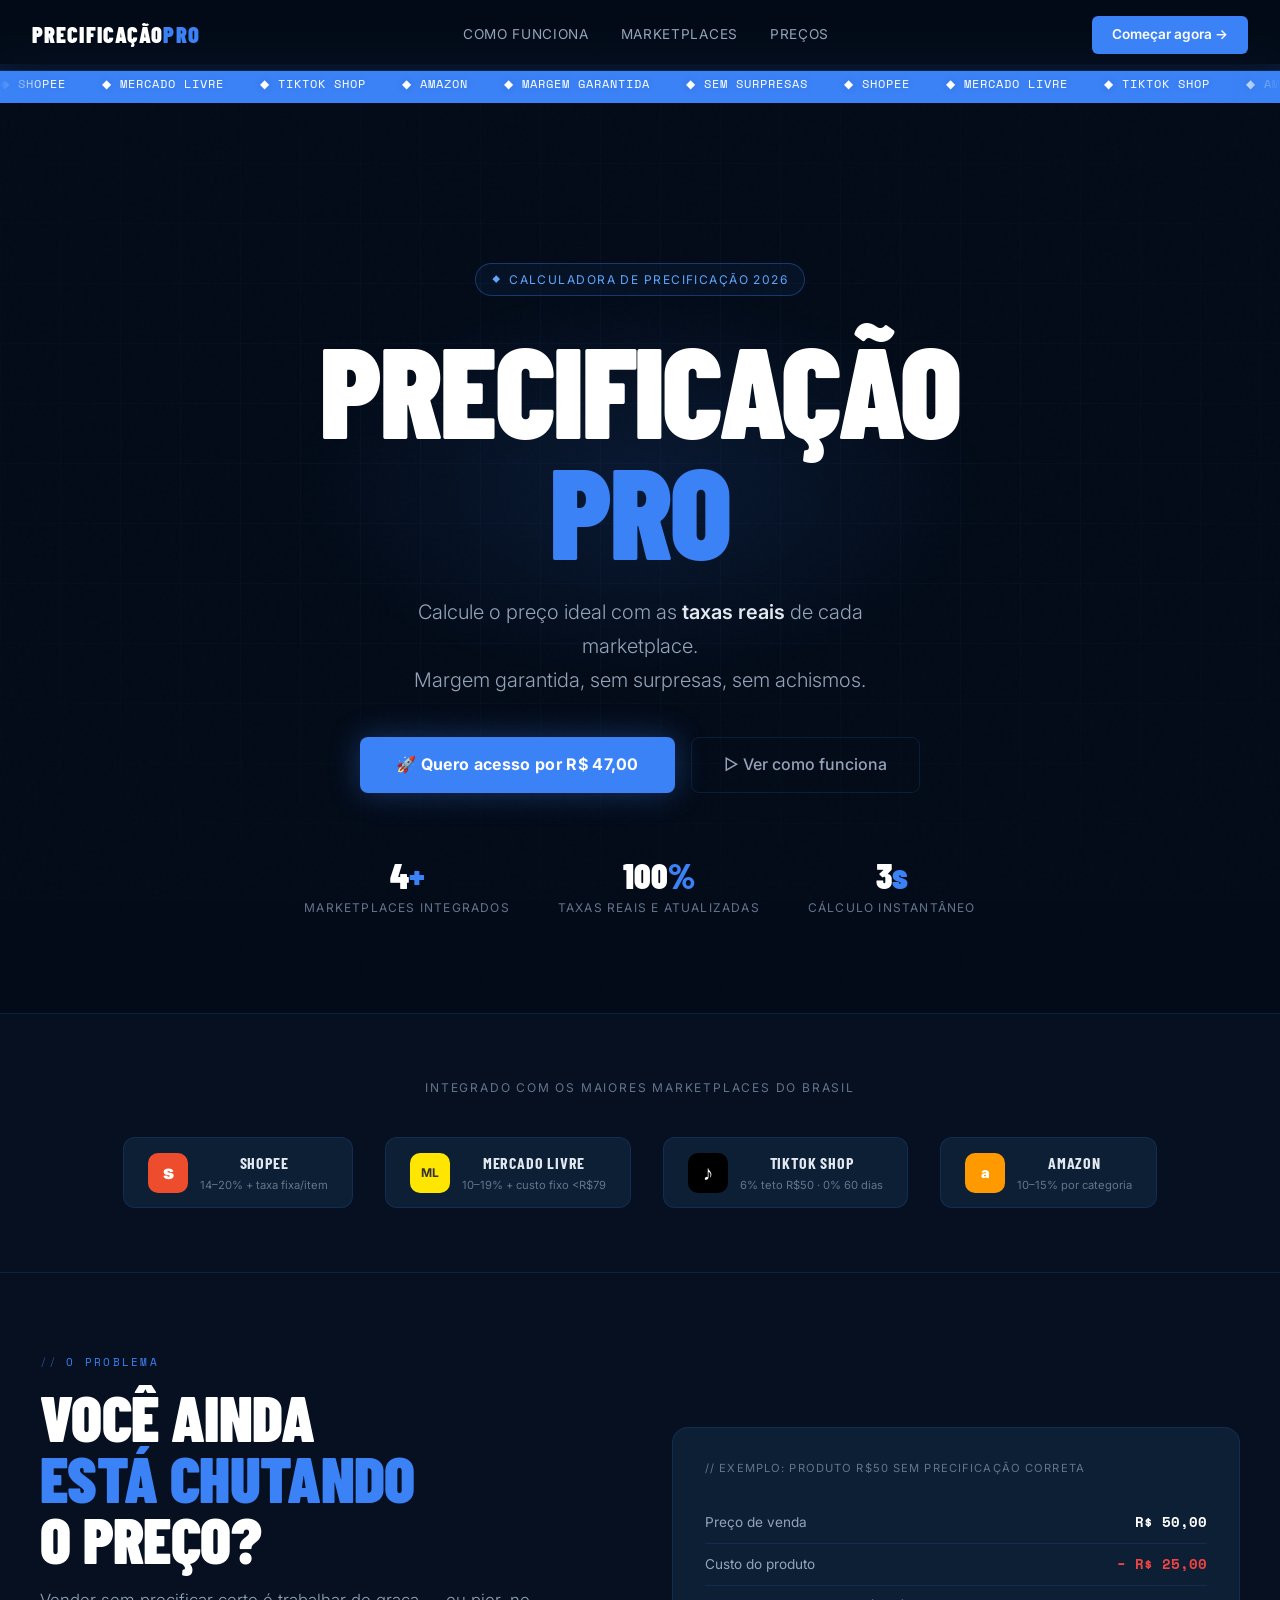
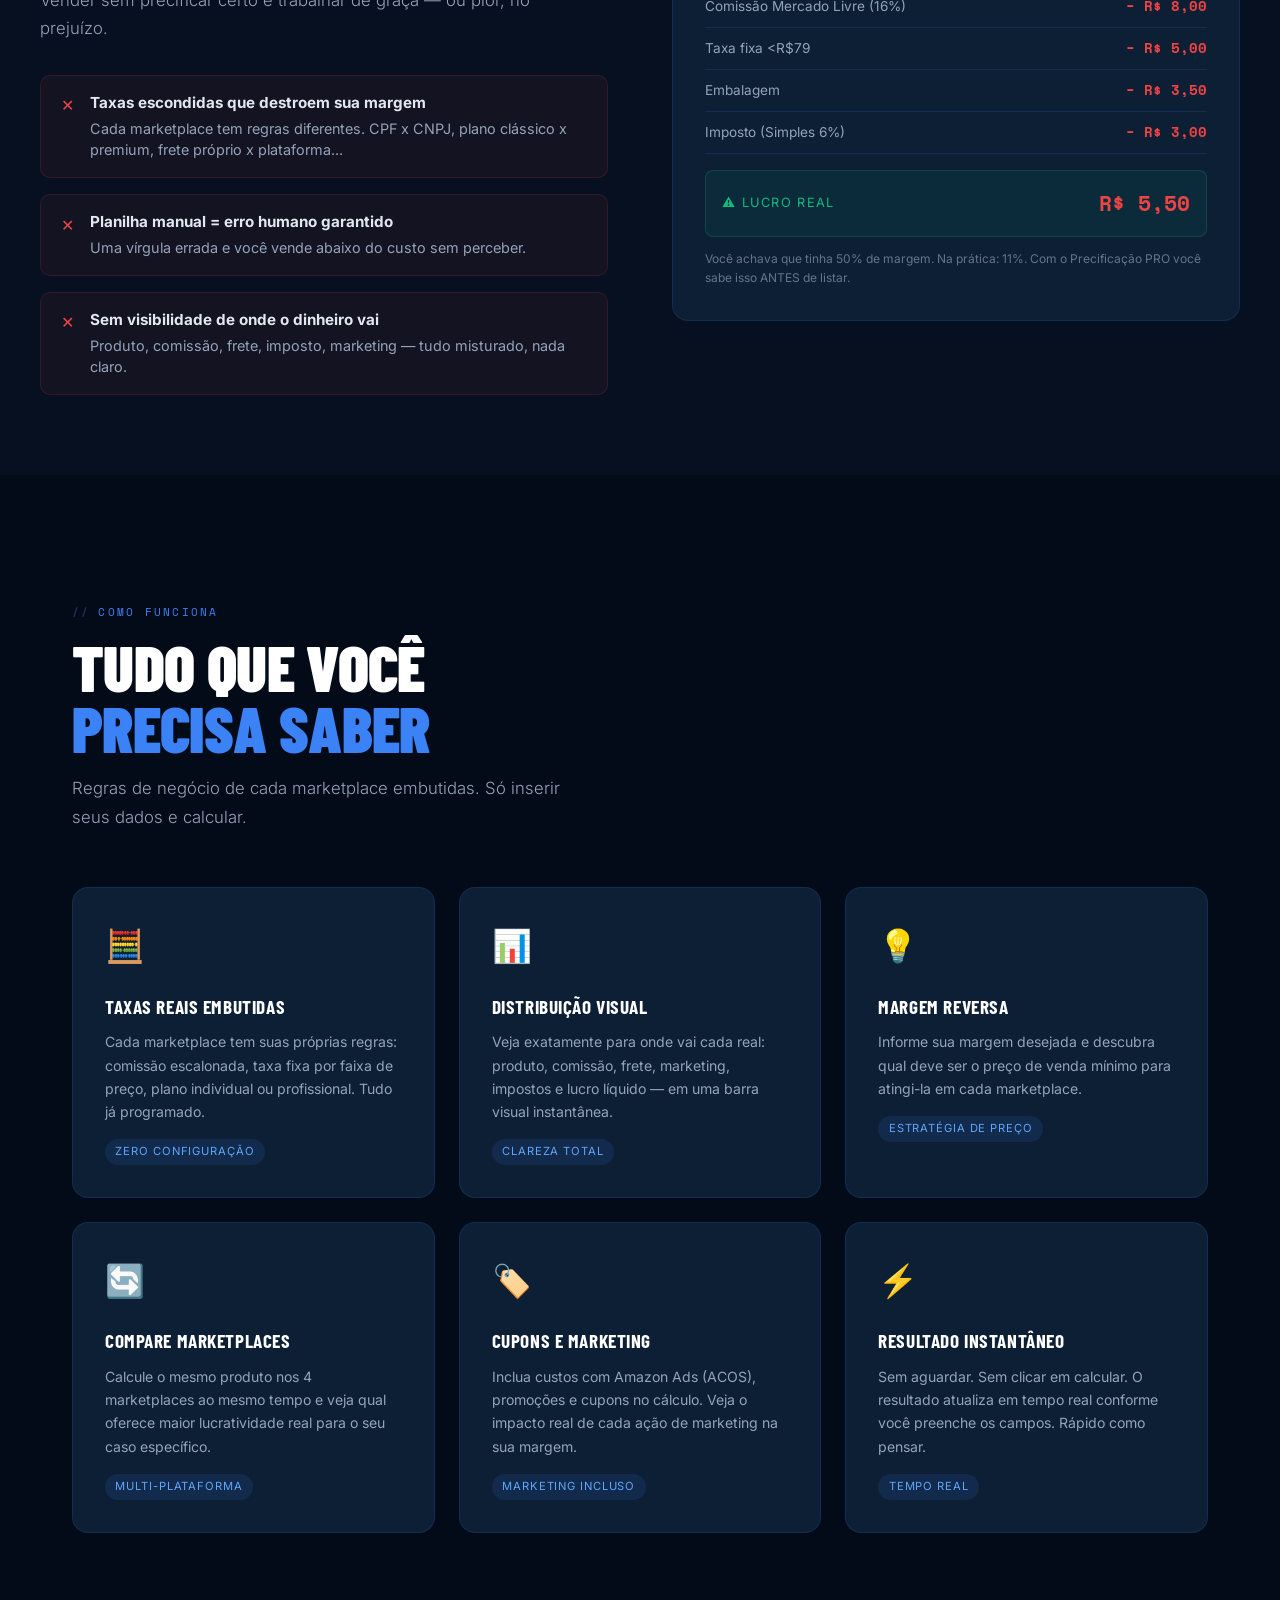
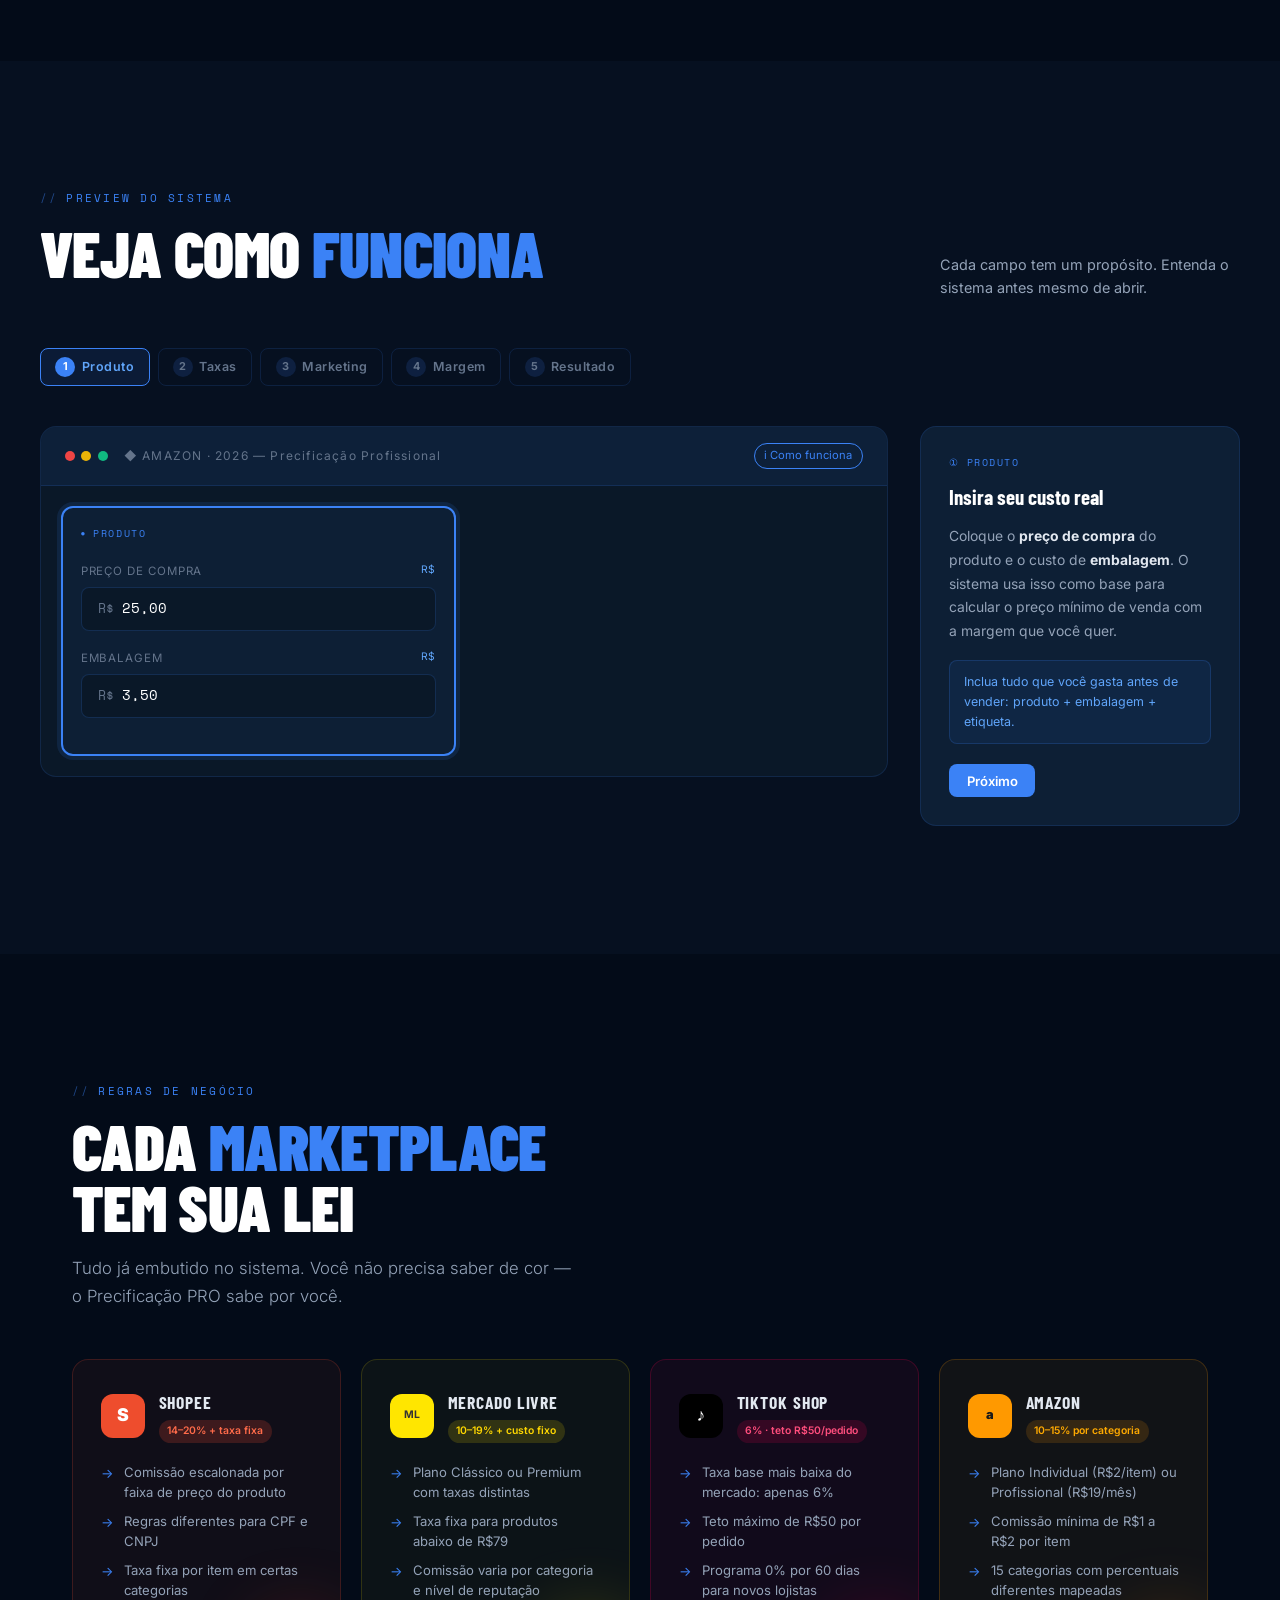
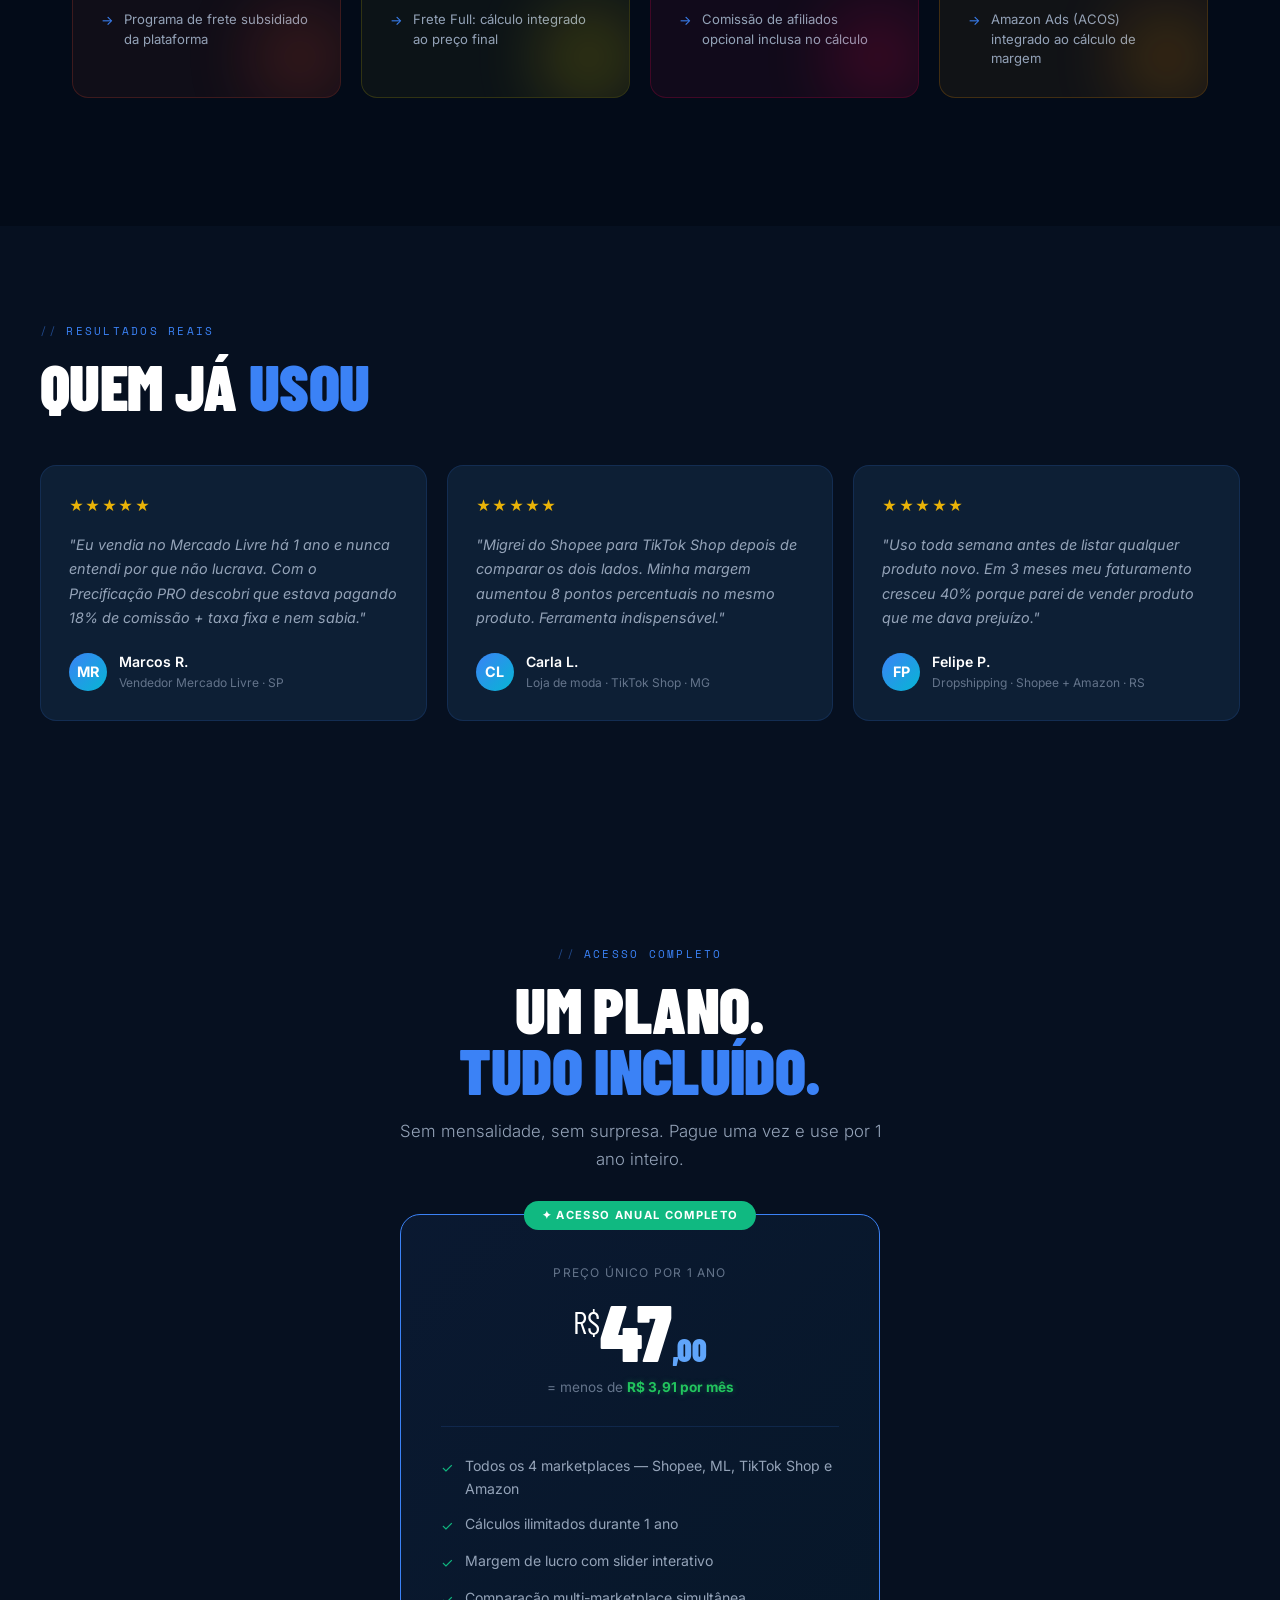
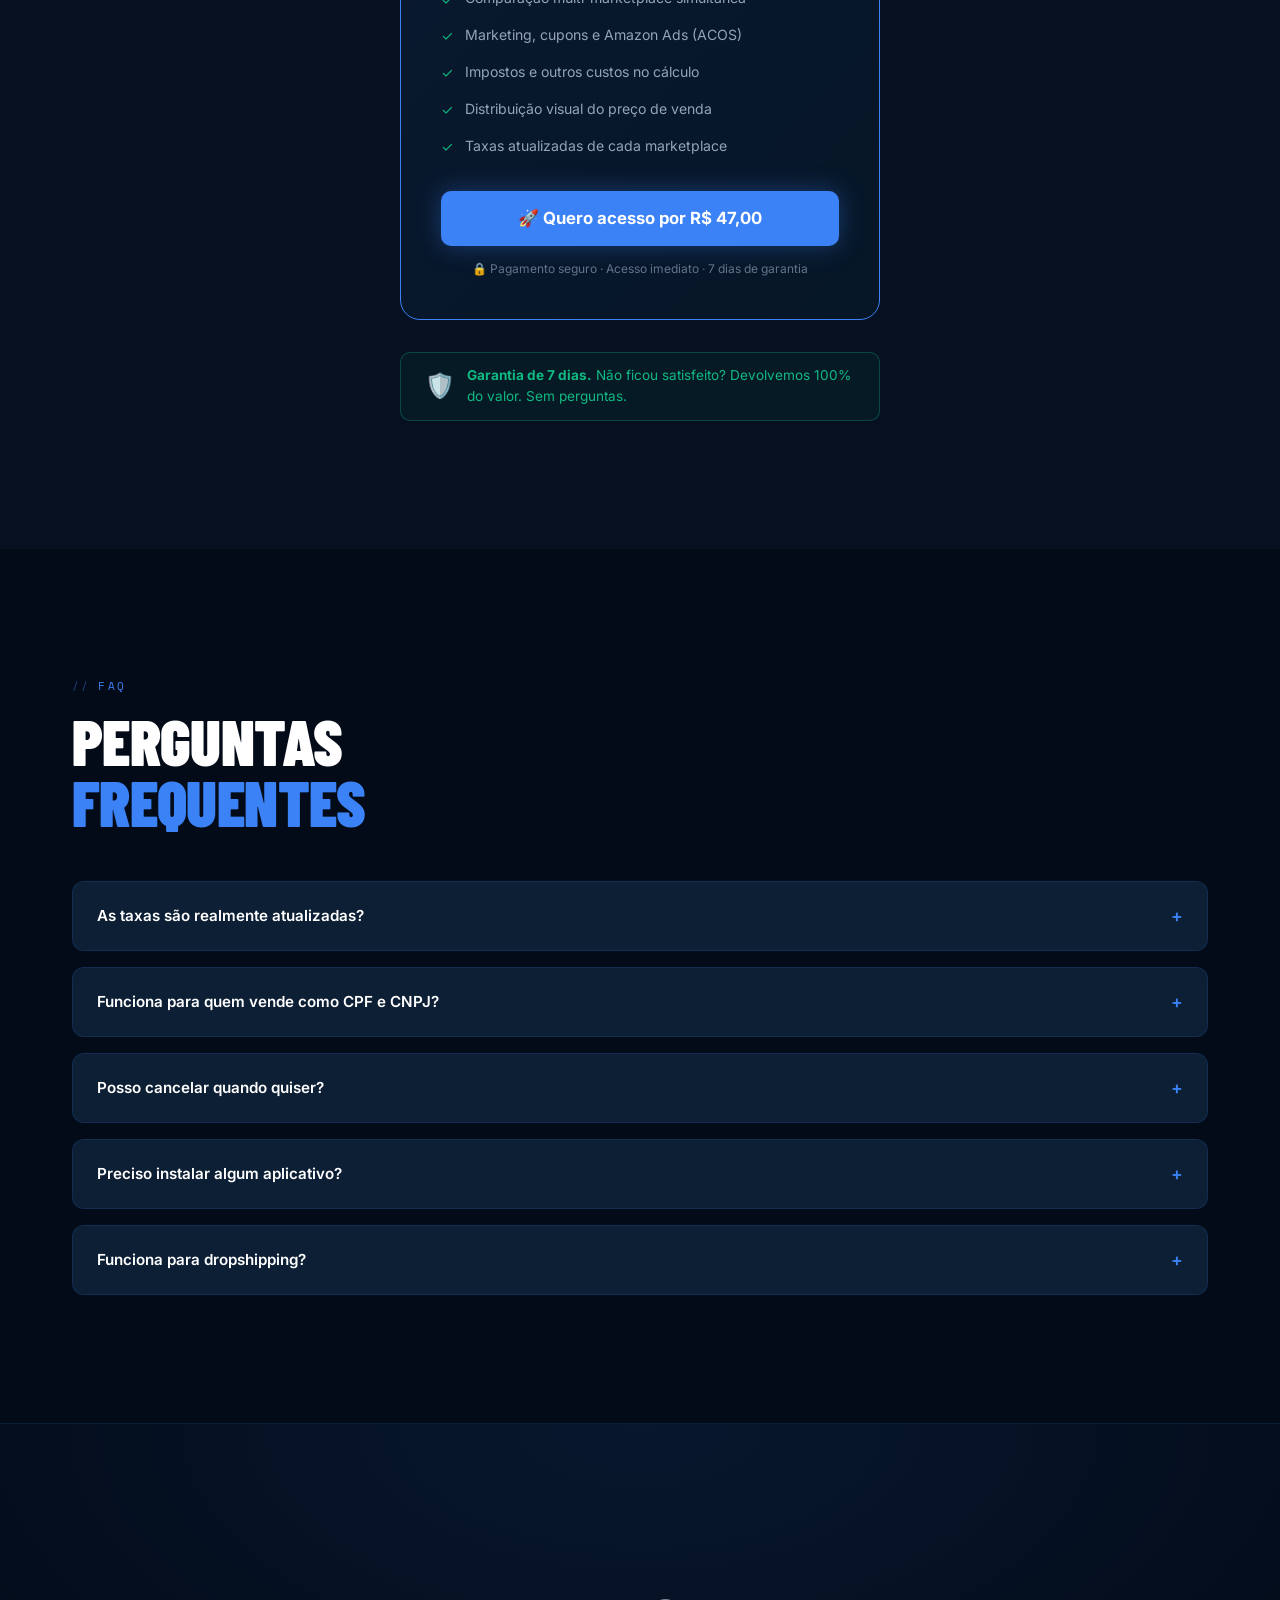
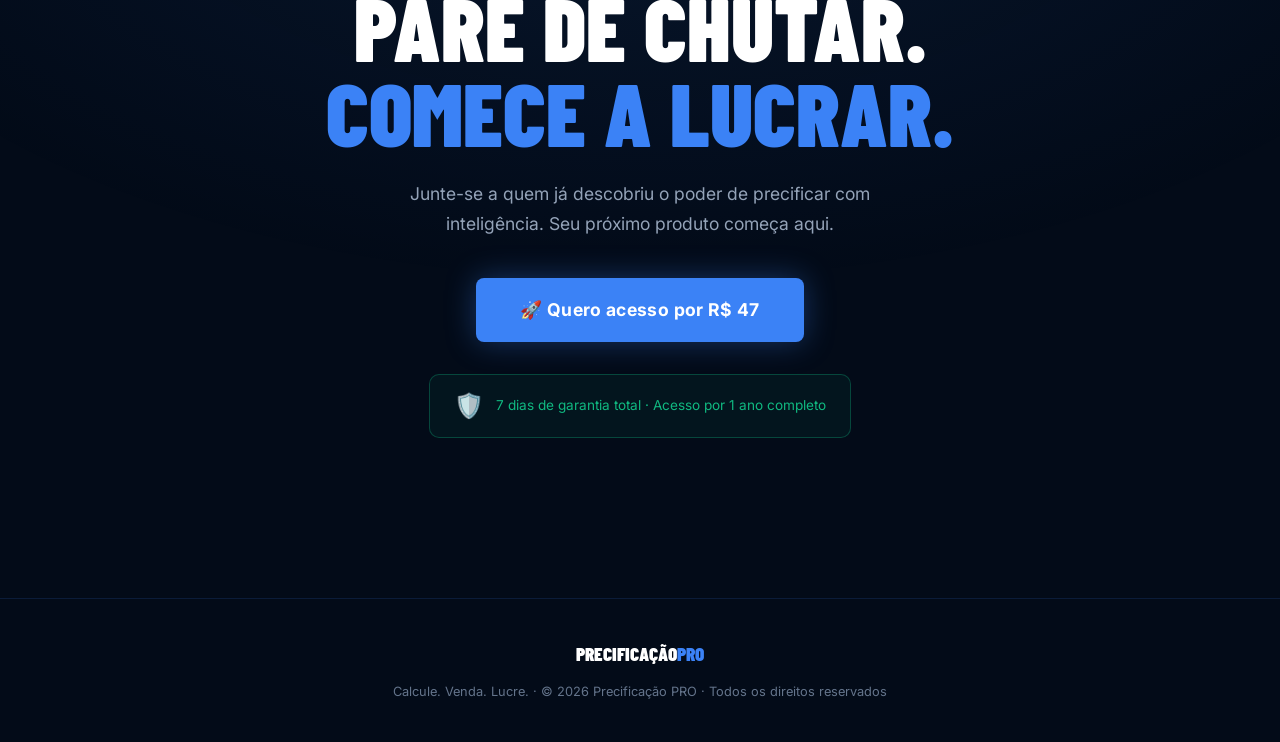
==== commit df982011: "preço card" ====
--- a/public/index.html
+++ b/public/index.html
@@ -769,13 +769,13 @@
             <div class="price-header">
               <div class="price-sublabel">Preço único por 1 ano</div>
               <div class="price-val">
-                <span class="price-currency">R$</span>27<span
+                <span class="price-currency">R$</span>47<span
                   class="price-cents"
-                  >,90</span
+                  >,00</span
                 >
               </div>
               <div class="price-monthly">
-                = menos de <strong>R$ 2,33 por mês</strong>
+                = menos de <strong>R$ 3,91 por mês</strong>
               </div>
             </div>
 
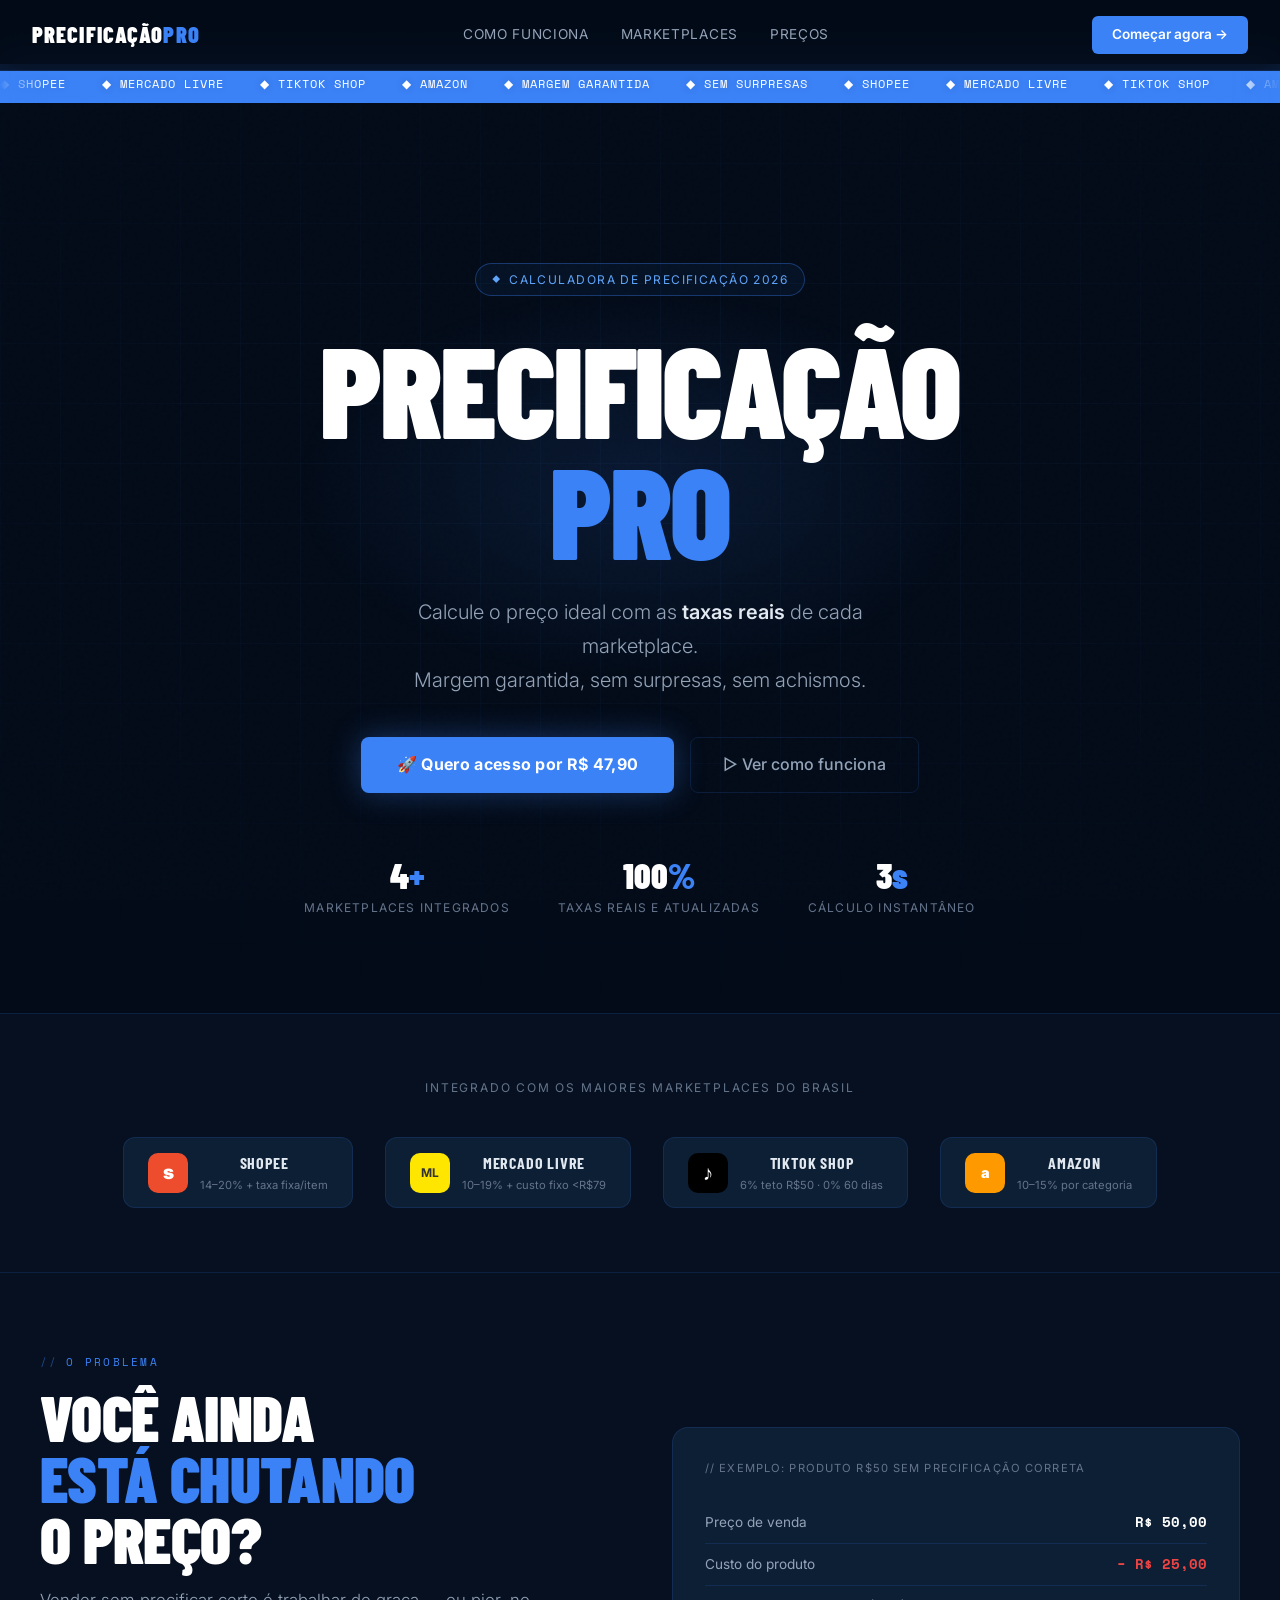
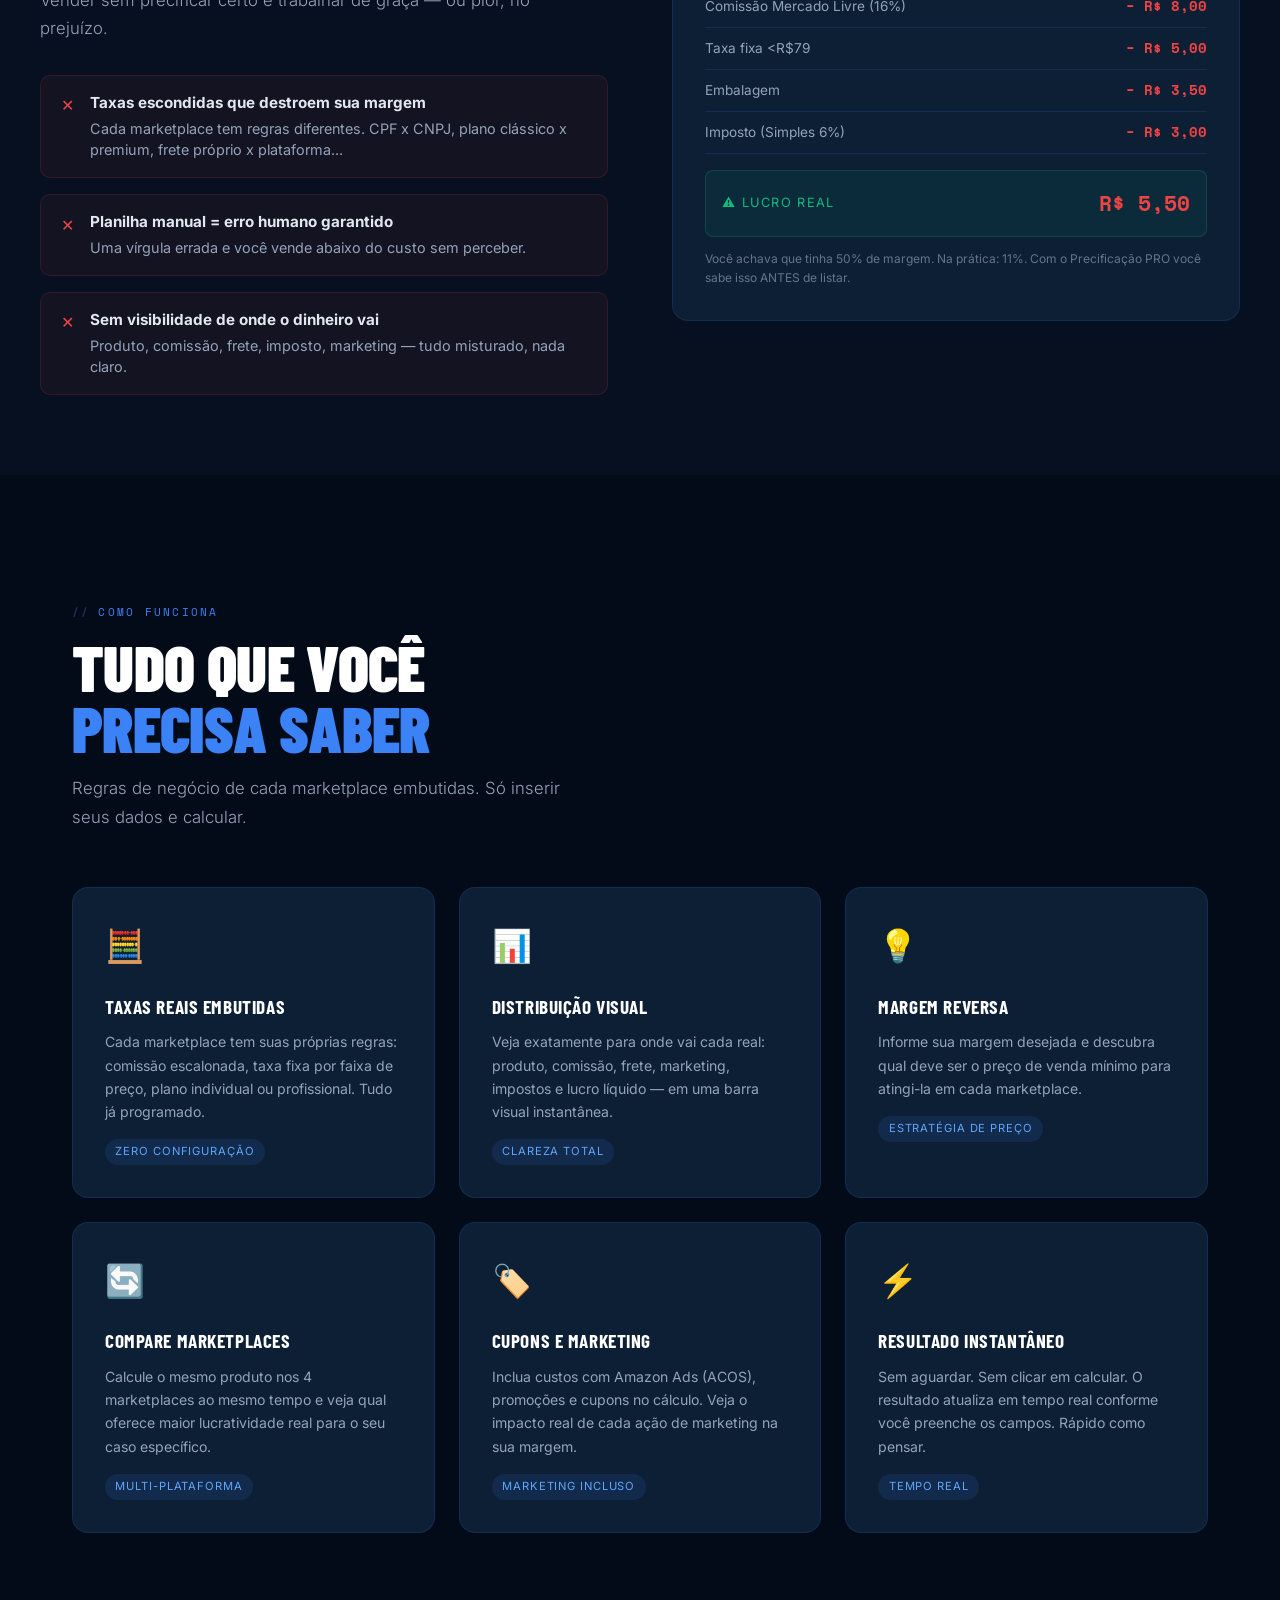
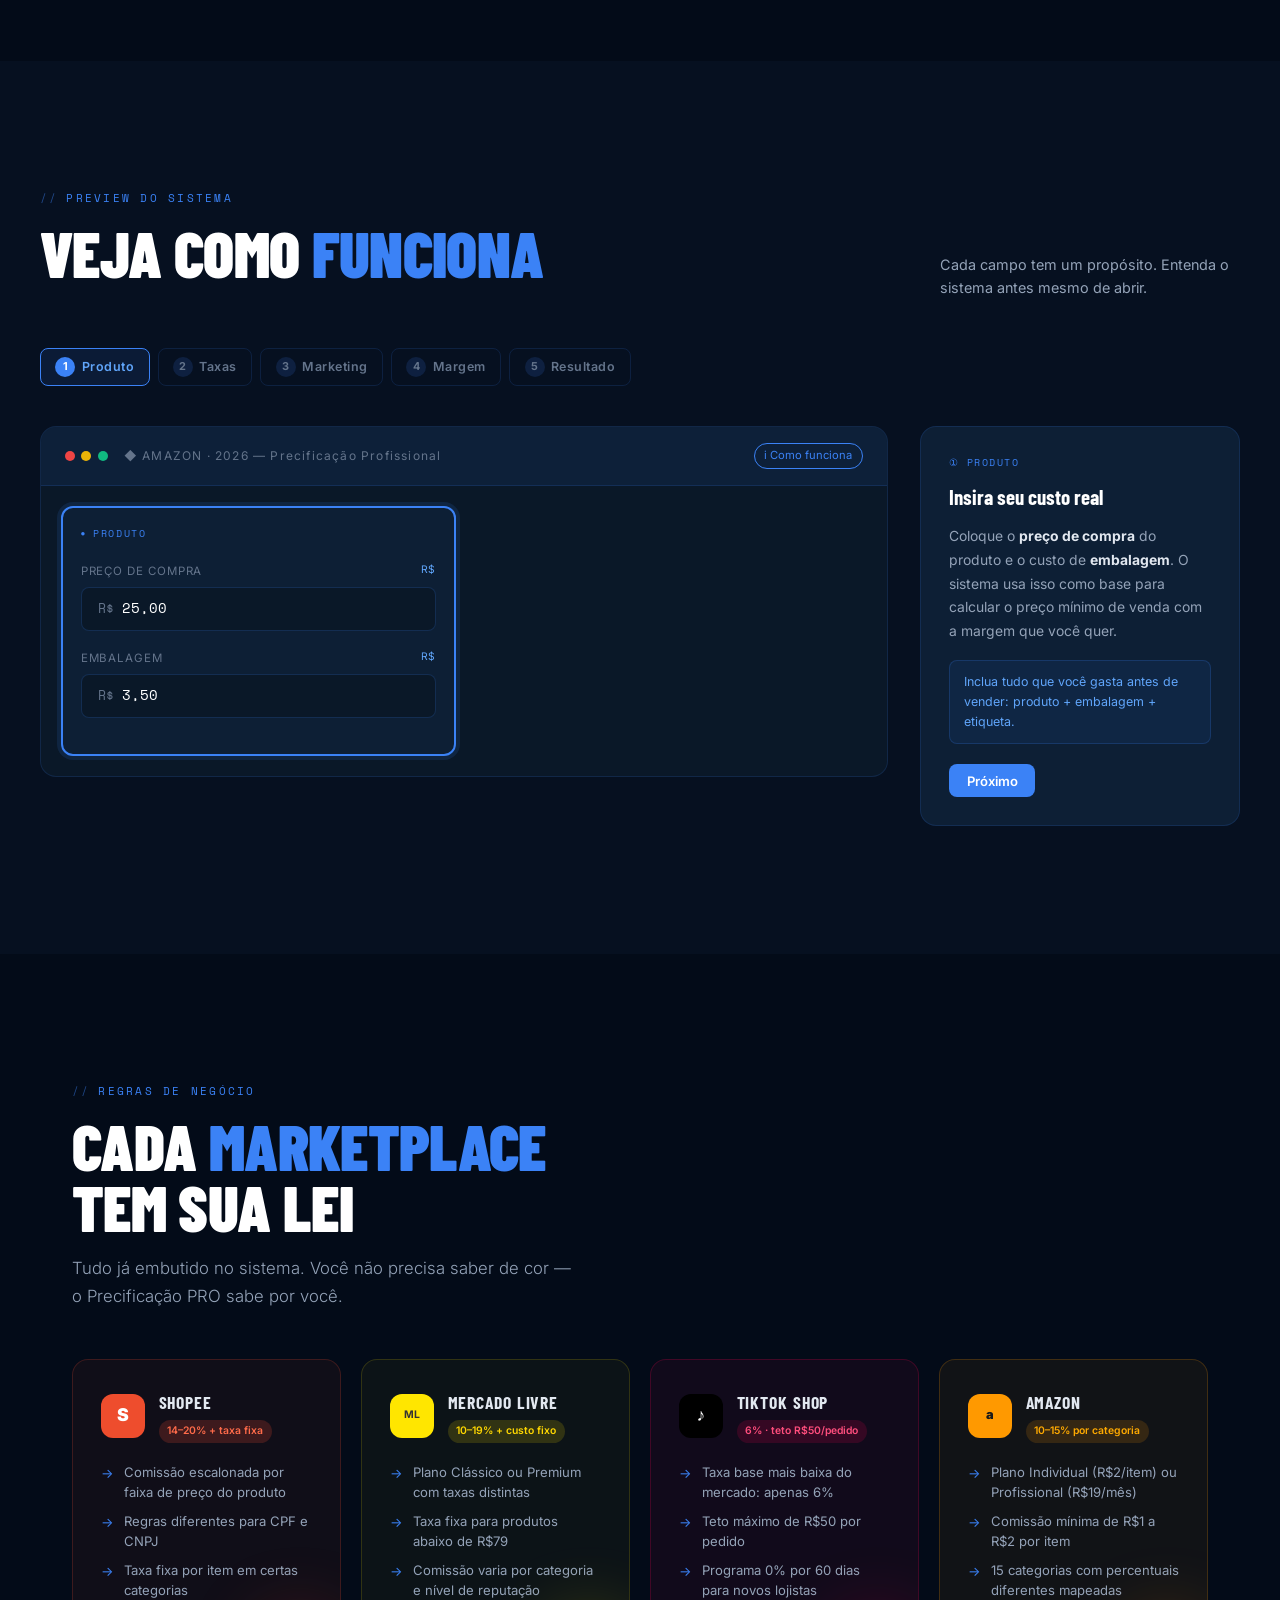
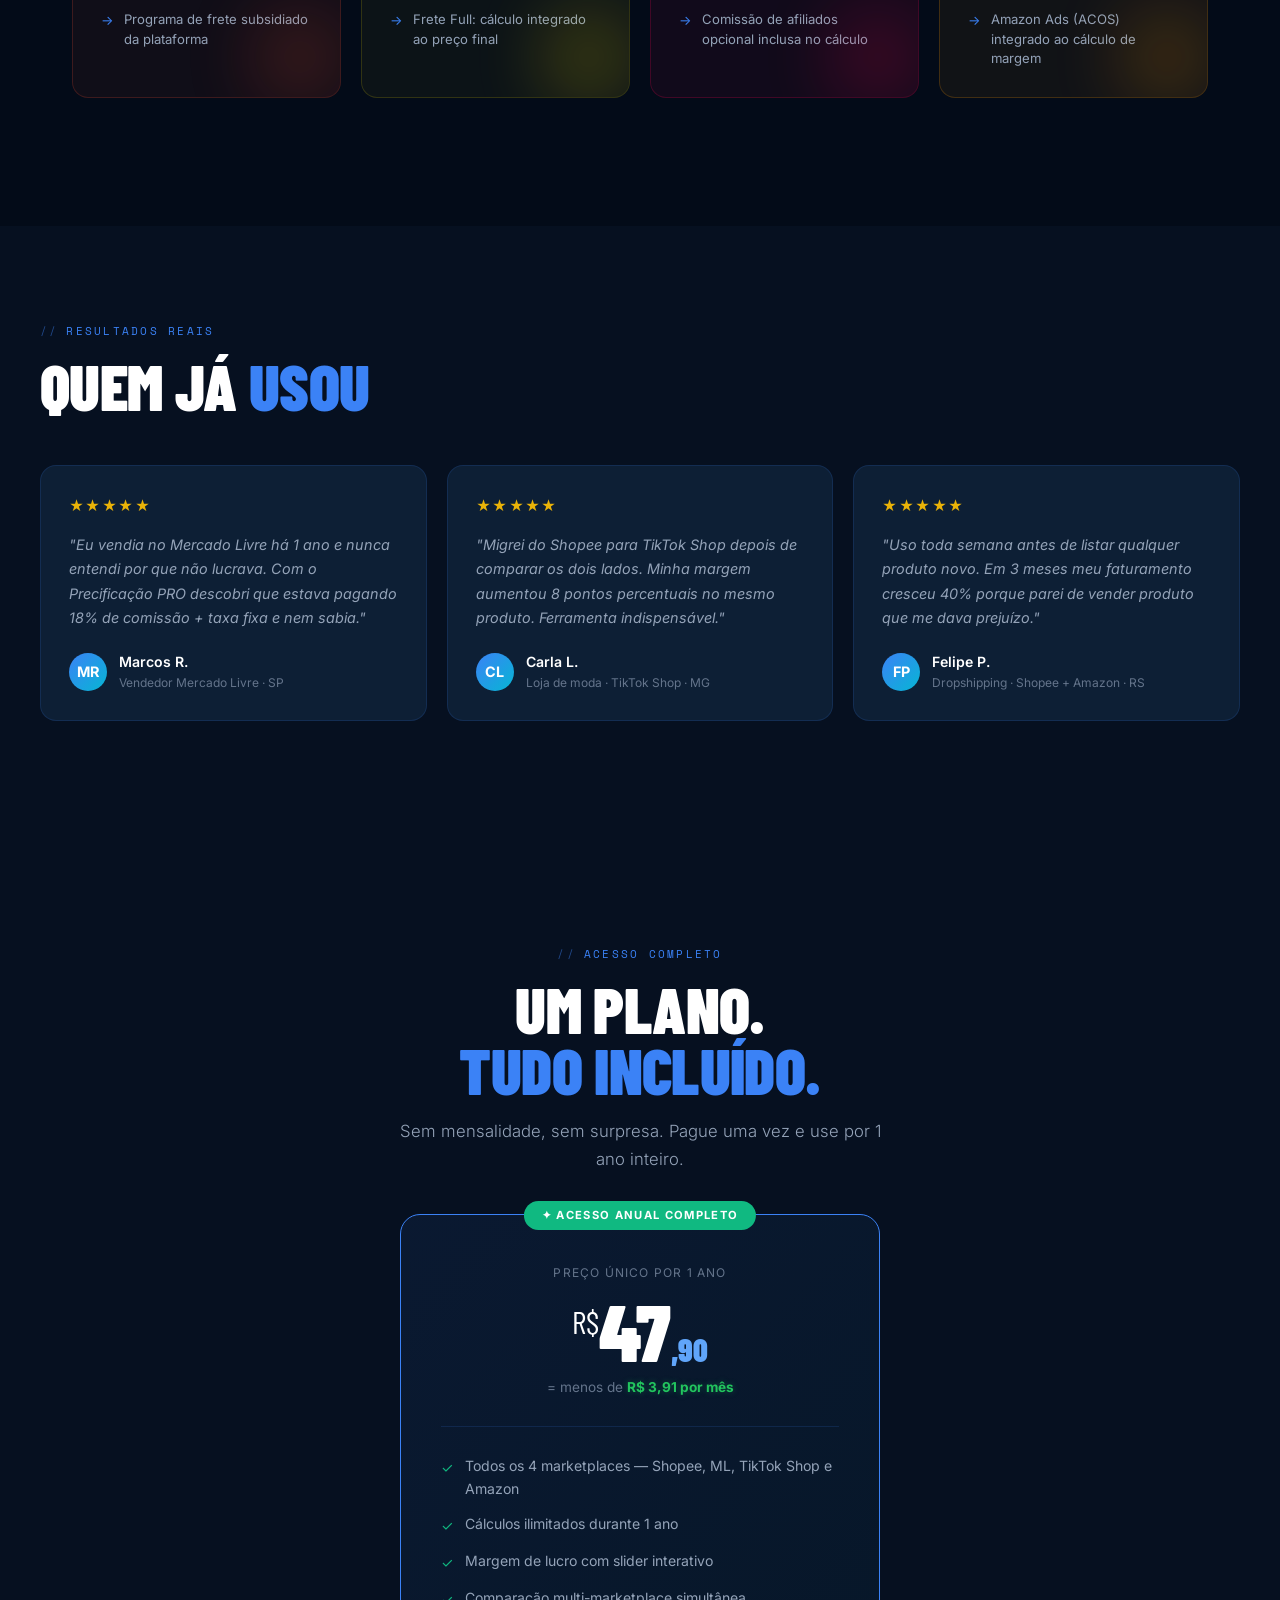
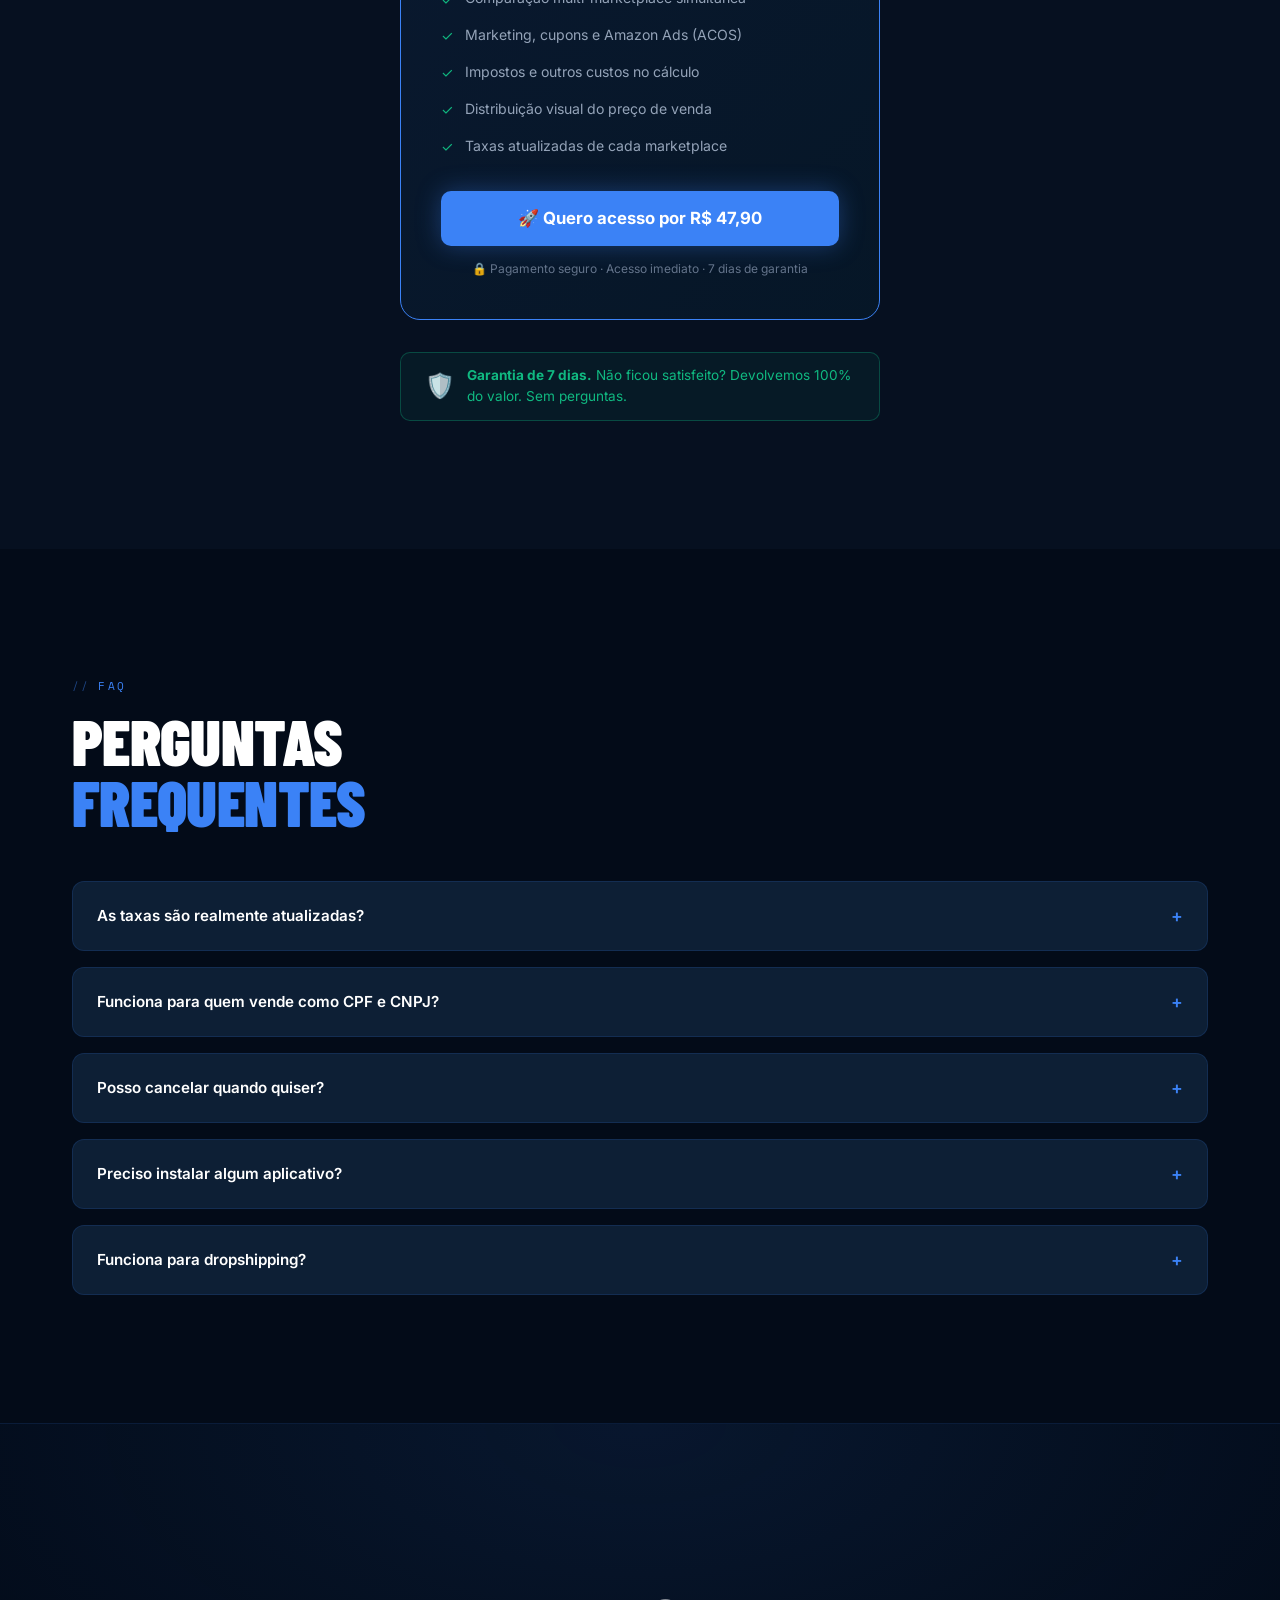
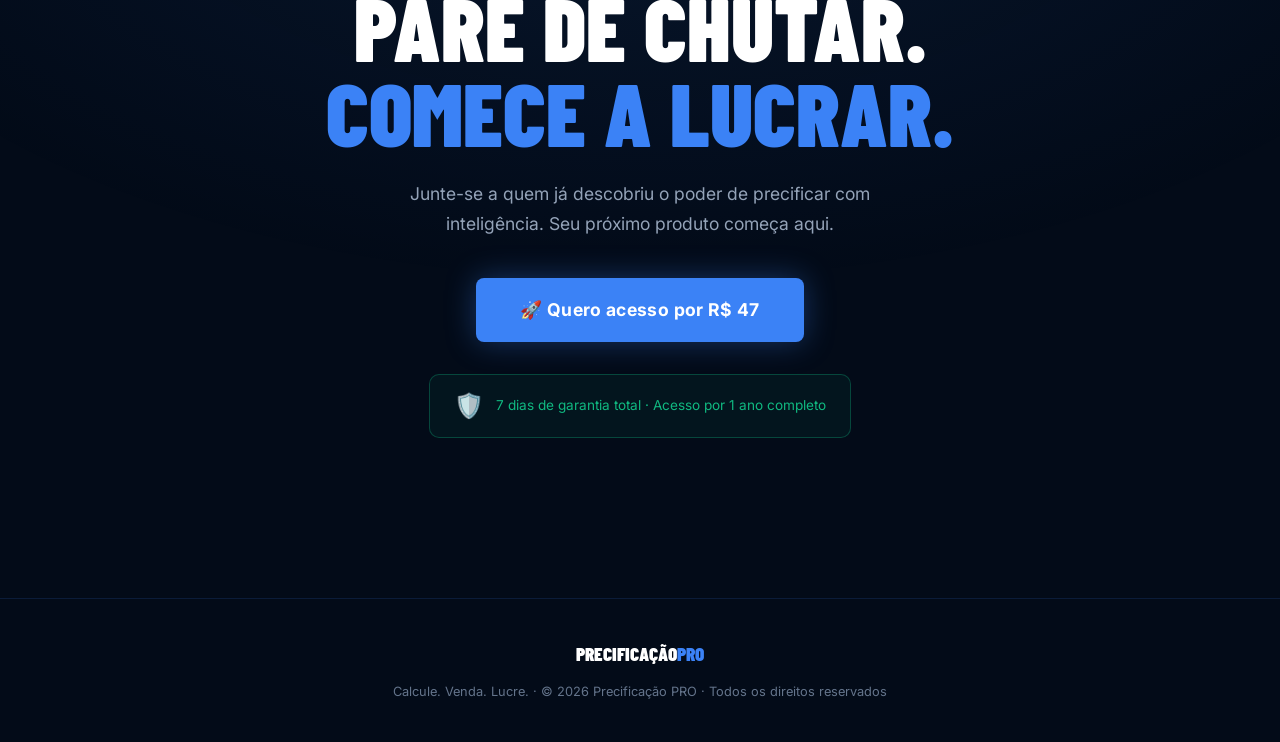
==== commit e613a2f6: "valor 47,90" ====
--- a/public/index.html
+++ b/public/index.html
@@ -63,7 +63,7 @@
       </p>
 
       <div class="hero-cta">
-        <a href="#precos" class="btn-primary">🚀 Quero acesso por R$ 47,00</a>
+        <a href="#precos" class="btn-primary">🚀 Quero acesso por R$ 47,90</a>
         <a href="#funciona" class="btn-ghost">▷ Ver como funciona</a>
       </div>
 
@@ -771,7 +771,7 @@
               <div class="price-val">
                 <span class="price-currency">R$</span>47<span
                   class="price-cents"
-                  >,00</span
+                  >,90</span
                 >
               </div>
               <div class="price-monthly">
@@ -816,7 +816,7 @@
             </ul>
 
             <button class="price-cta solid">
-              🚀 Quero acesso por R$ 47,00
+              🚀 Quero acesso por R$ 47,90
             </button>
             <p class="price-secure">
               🔒 Pagamento seguro · Acesso imediato · 7 dias de garantia
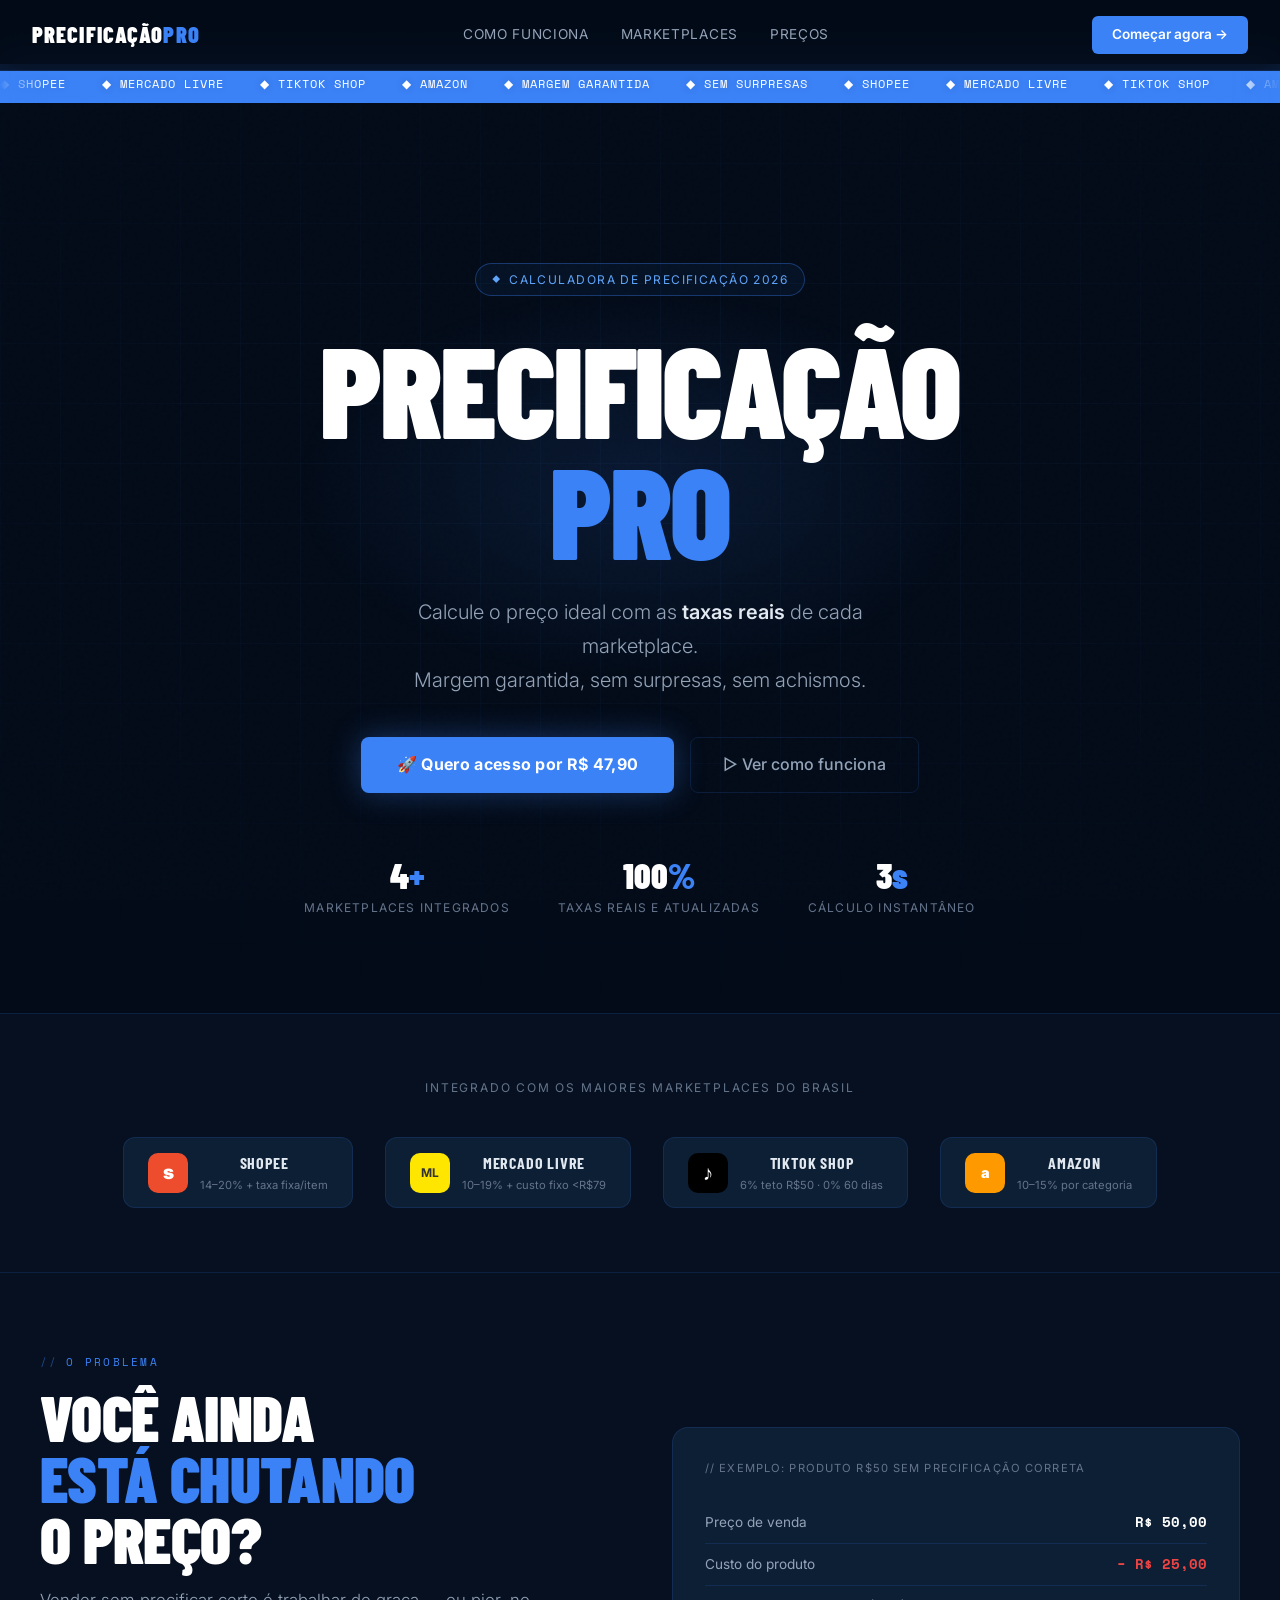
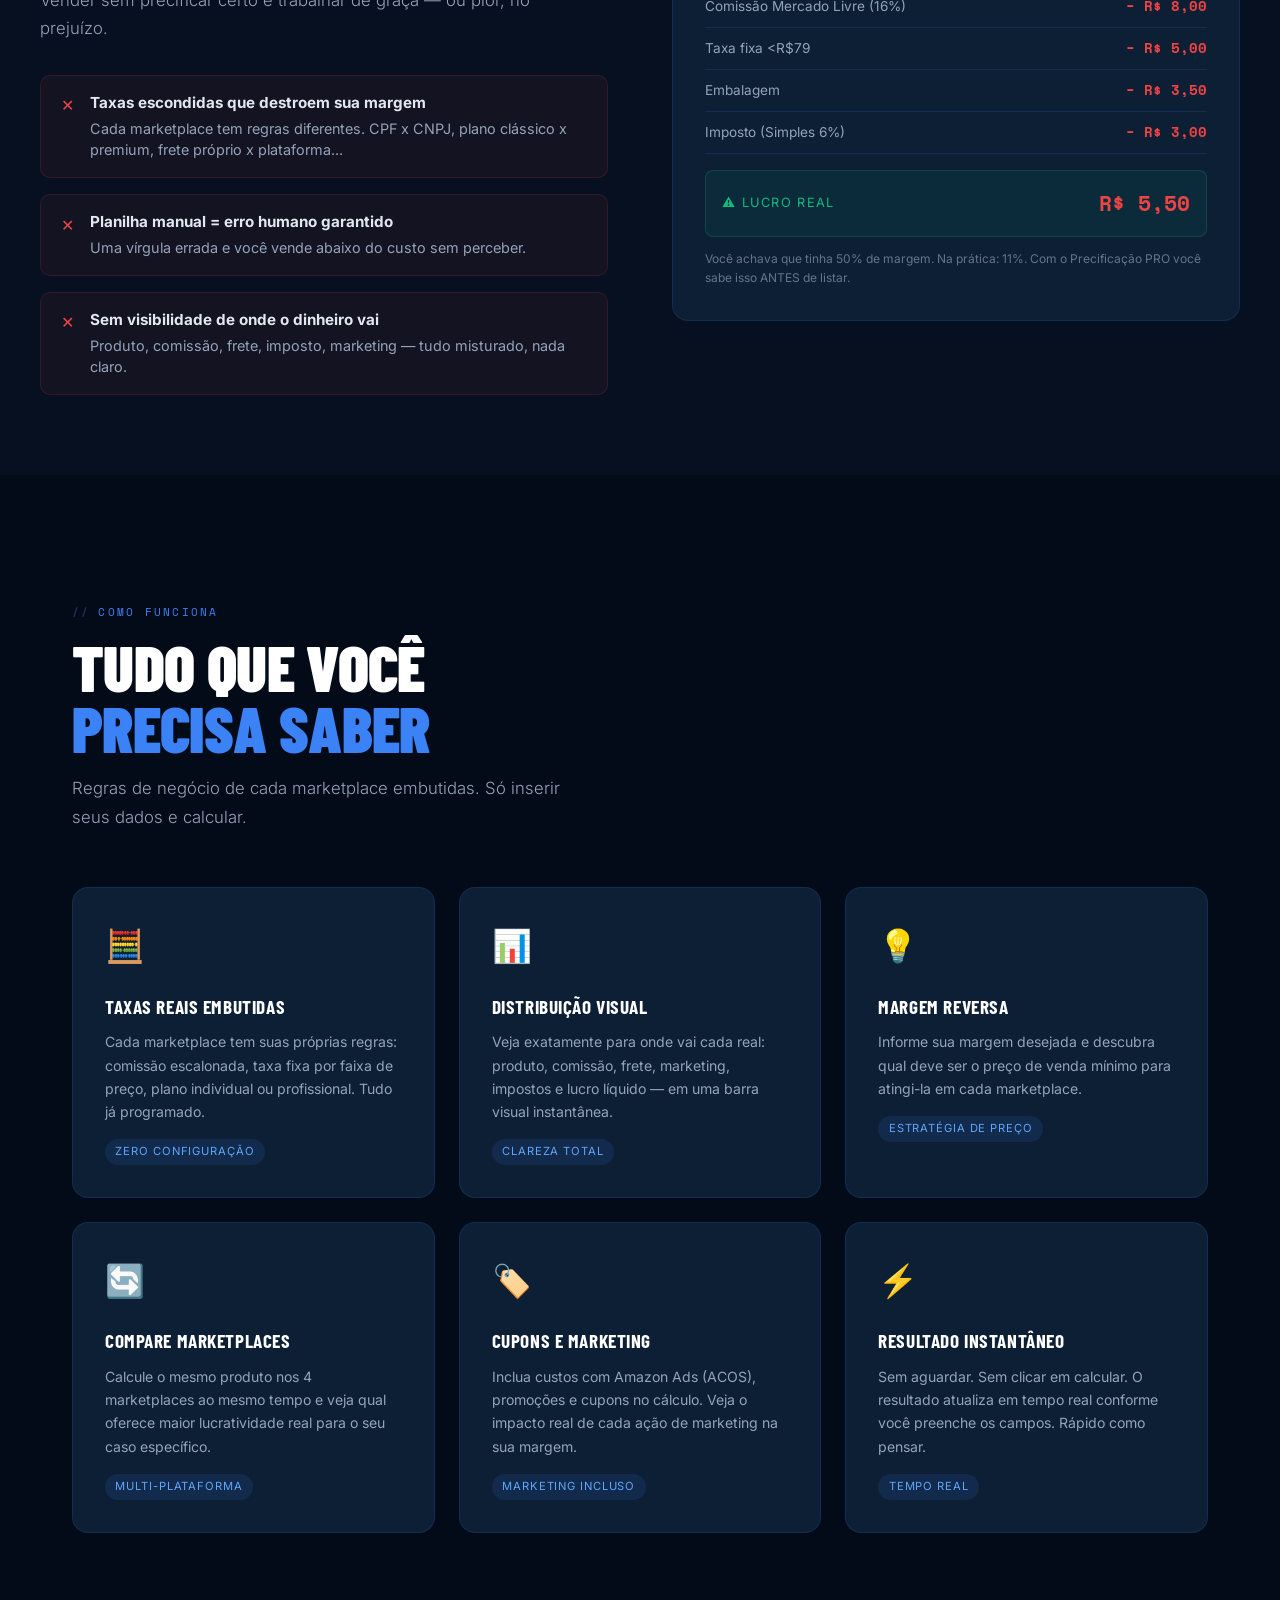
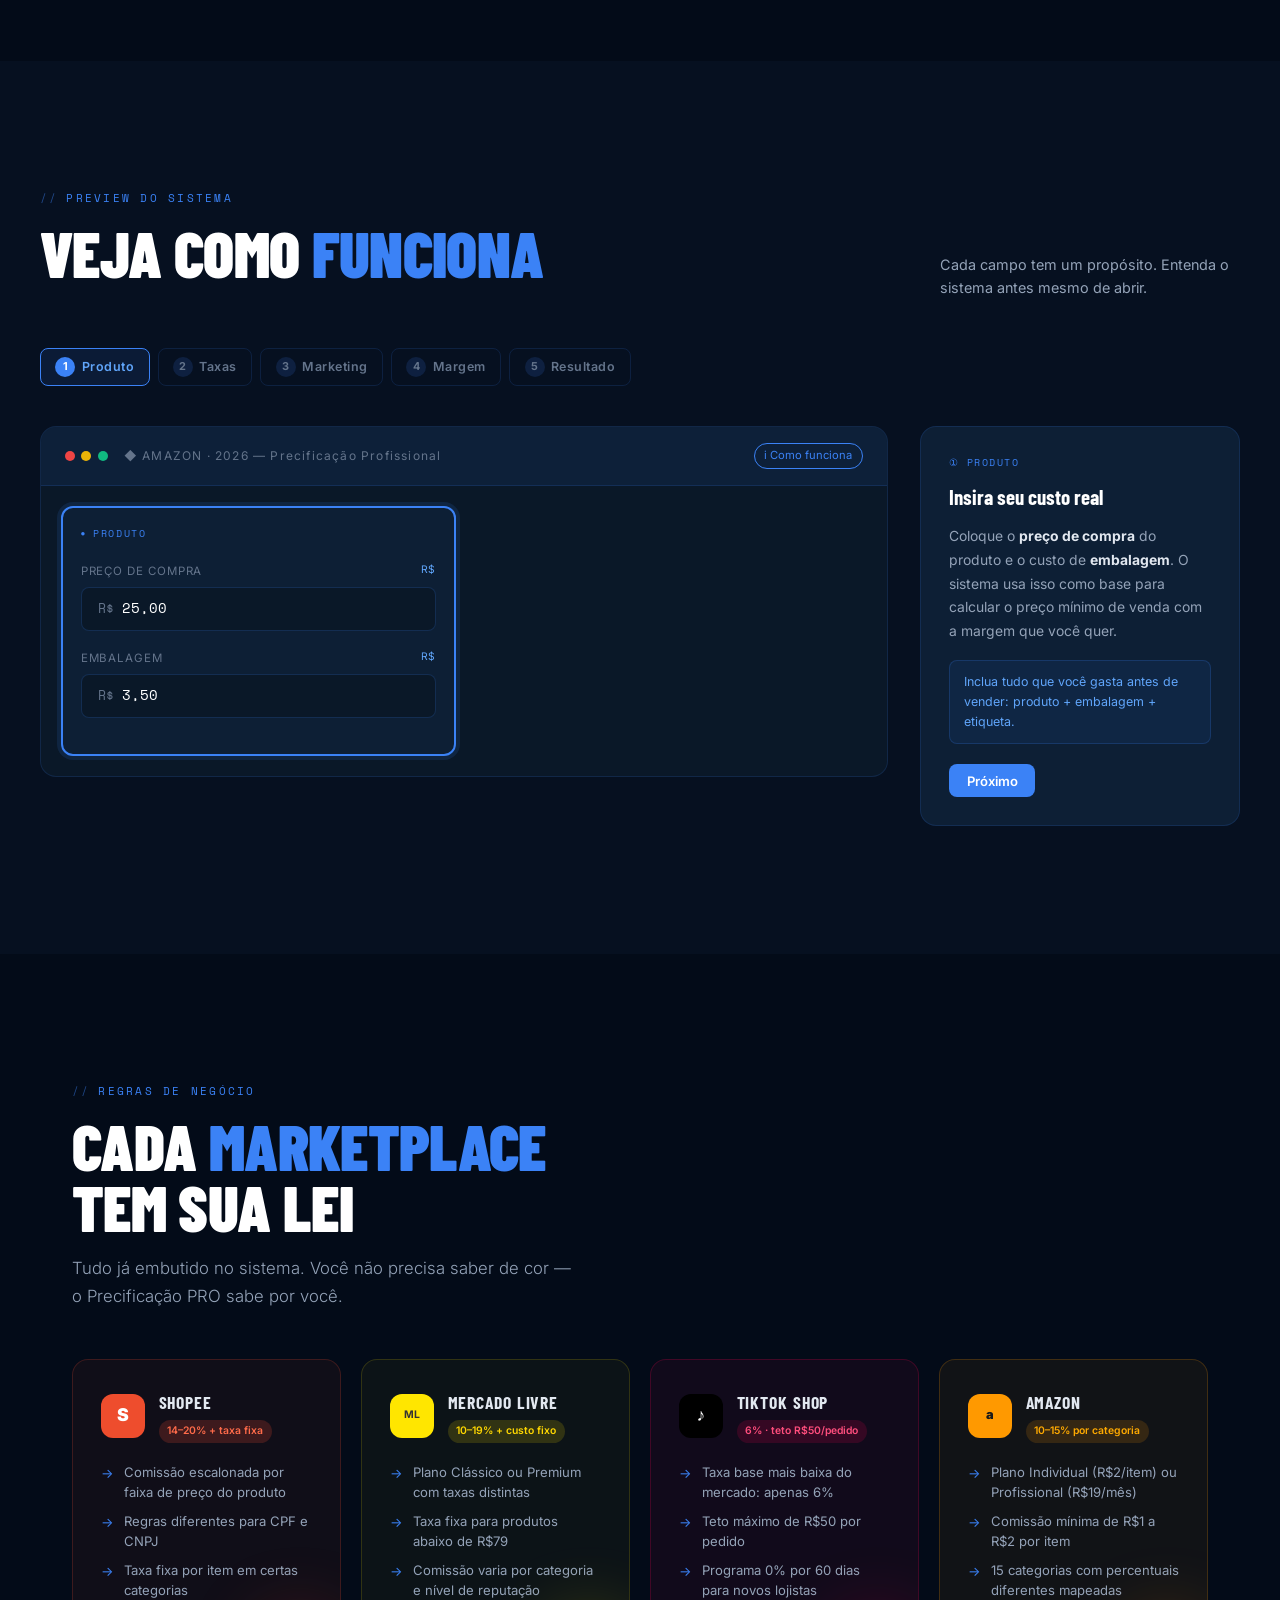
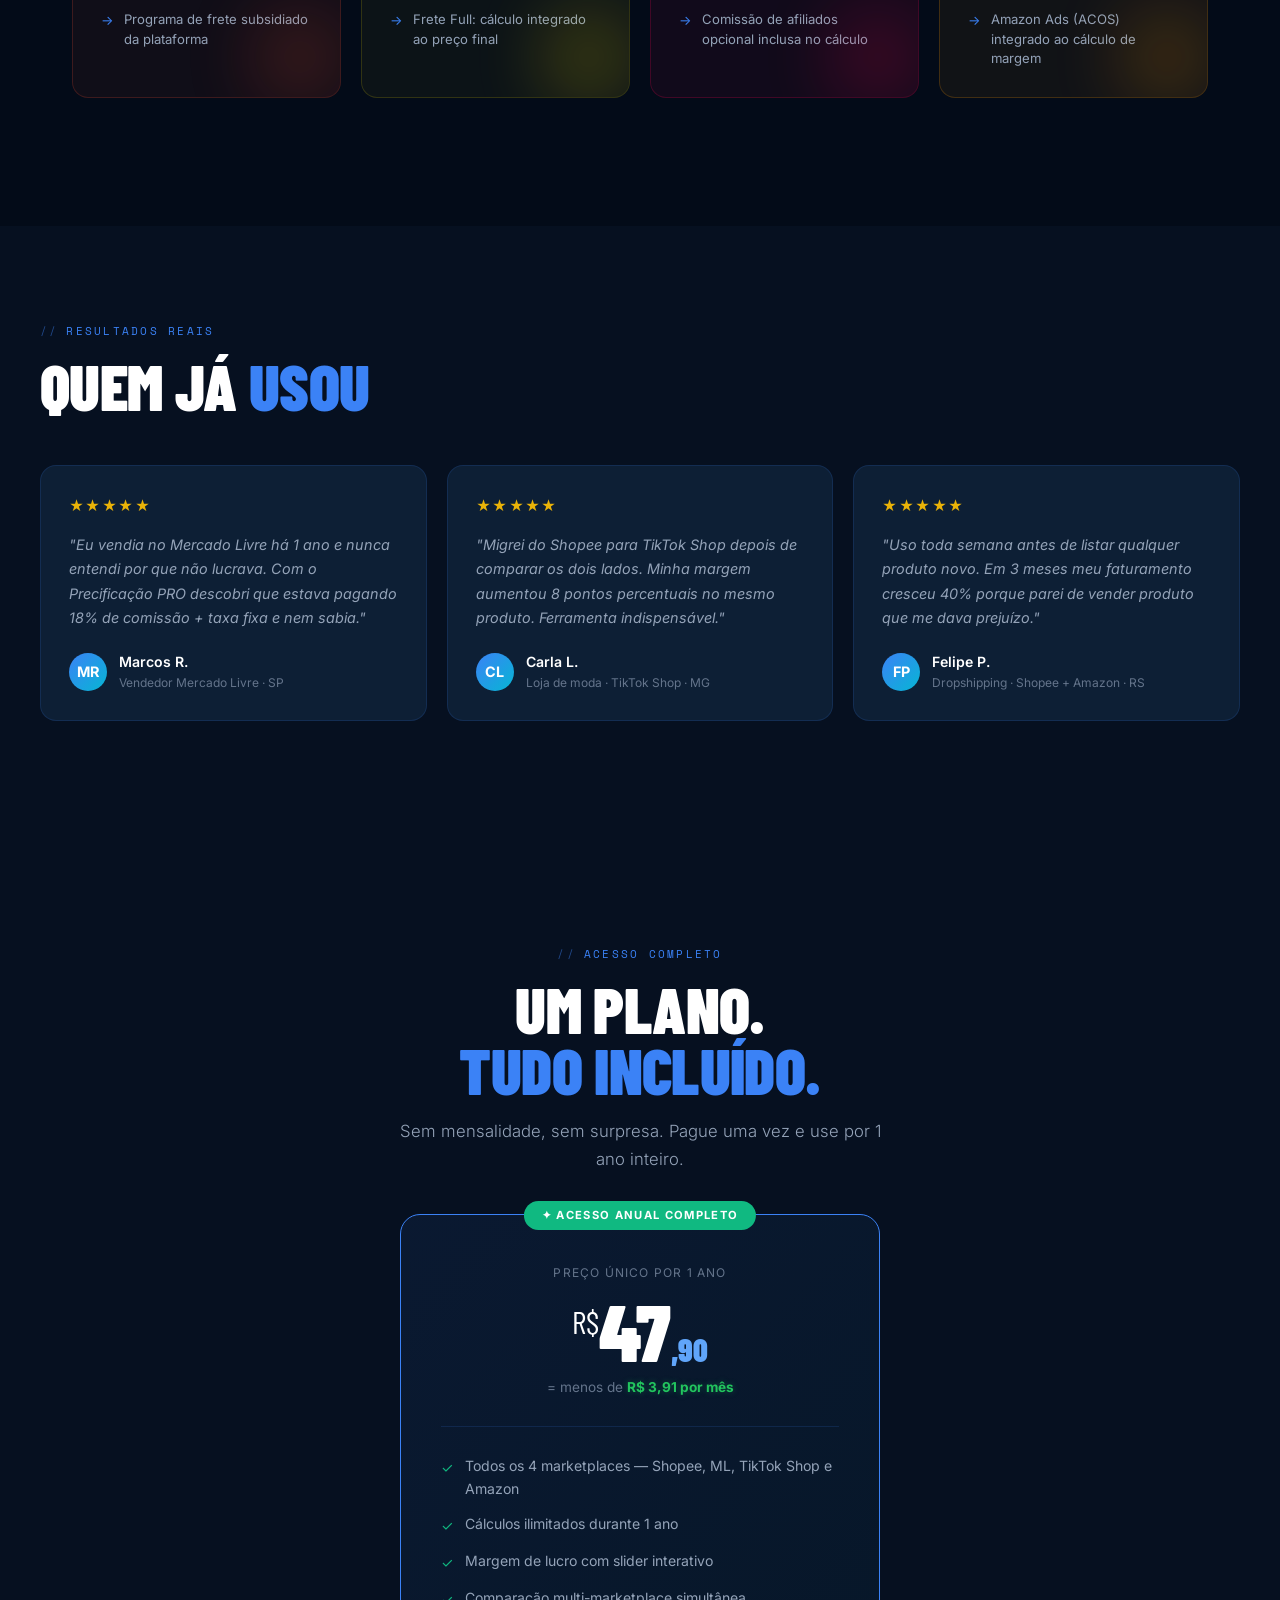
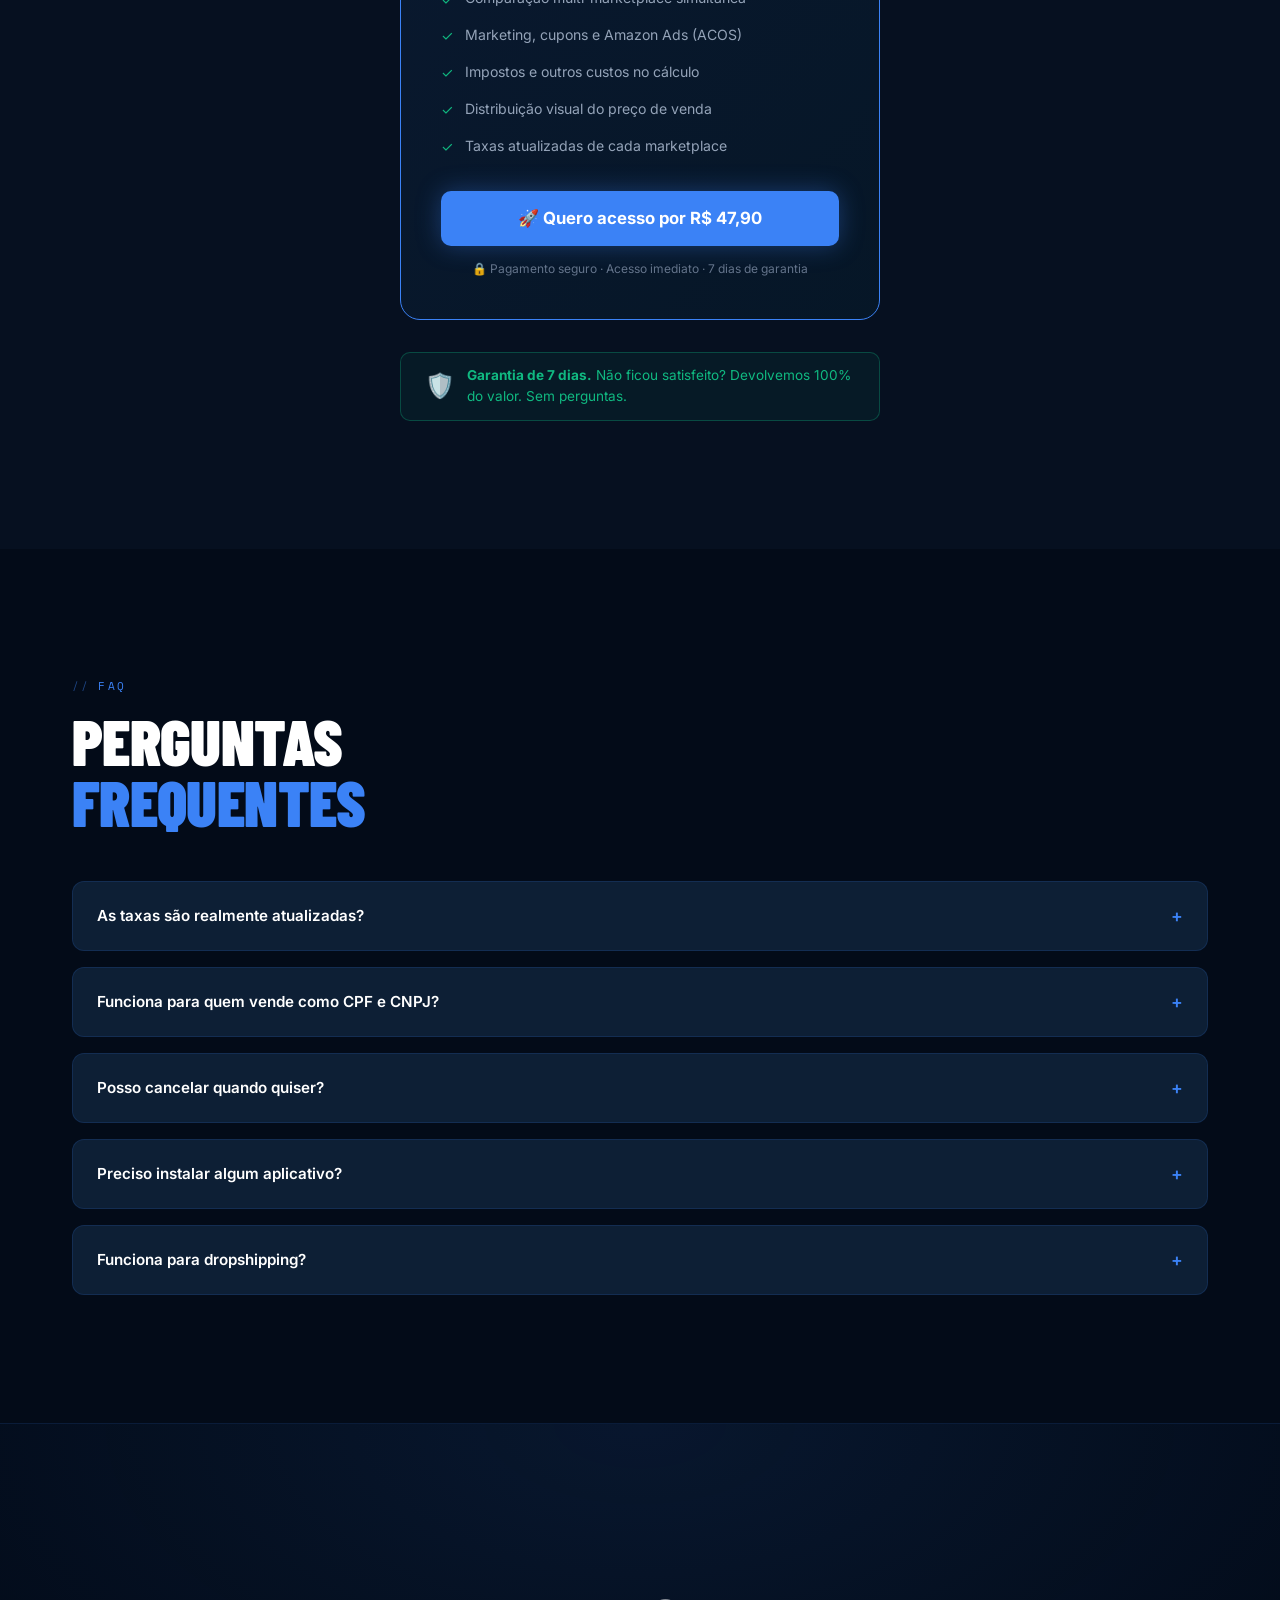
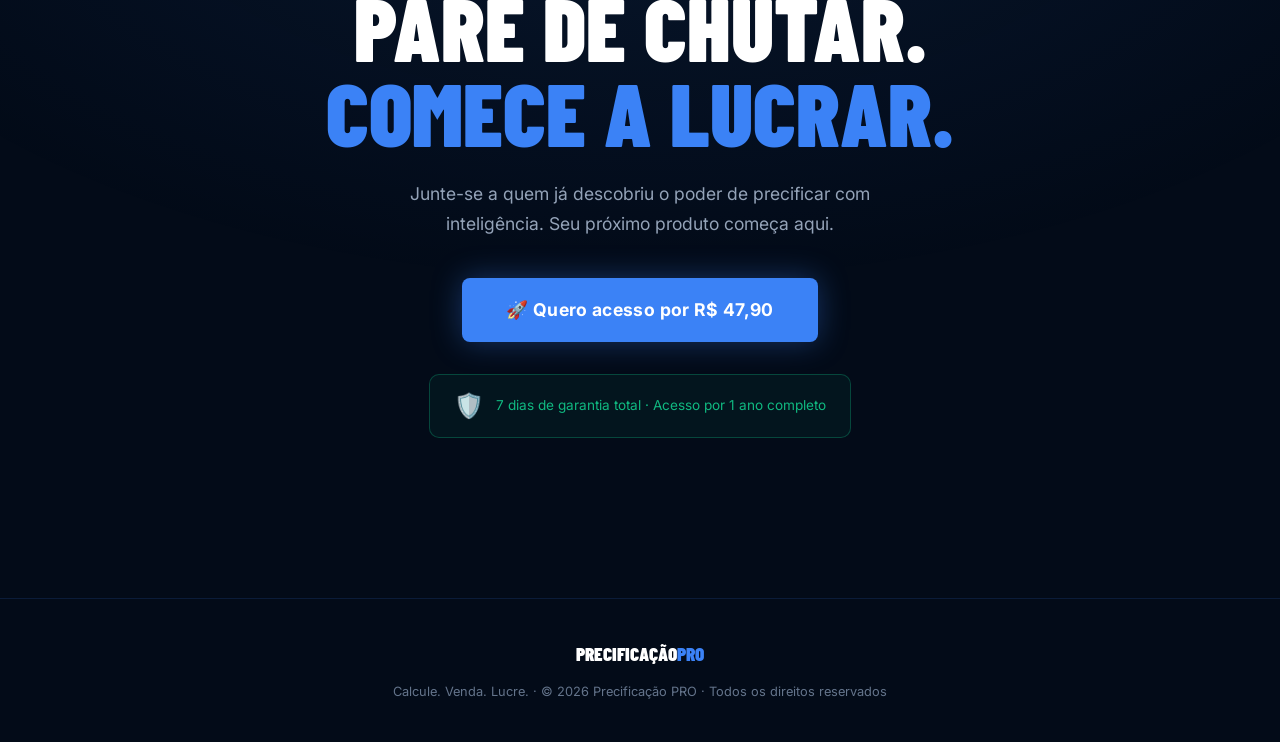
==== commit 3a91440b: "add link checkout" ====
--- a/public/index.html
+++ b/public/index.html
@@ -63,7 +63,11 @@
       </p>
 
       <div class="hero-cta">
-        <a href="#precos" class="btn-primary">🚀 Quero acesso por R$ 47,90</a>
+        <a
+          href="https://pay.hotmart.com/P104882977Y?off=kqgyowkt"
+          class="btn-primary"
+          >🚀 Quero acesso por R$ 47,90</a
+        >
         <a href="#funciona" class="btn-ghost">▷ Ver como funciona</a>
       </div>
 
@@ -814,10 +818,15 @@
                 marketplace
               </li>
             </ul>
-
-            <button class="price-cta solid">
-              🚀 Quero acesso por R$ 47,90
-            </button>
+            <a href="https://pay.hotmart.com/P104882977Y?off=kqgyowkt">
+              <button
+                class="price-cta solid"
+                href="https://pay.hotmart.com/P104882977Y?off=kqgyowkt"
+              >
+                🚀 Quero acesso por R$ 47,90
+              </button></a
+            >
+
             <p class="price-secure">
               🔒 Pagamento seguro · Acesso imediato · 7 dias de garantia
             </p>
@@ -901,7 +910,11 @@
         Junte-se a quem já descobriu o poder de precificar com inteligência. Seu
         próximo produto começa aqui.
       </p>
-      <a href="#precos" class="btn-primary large">🚀 Quero acesso por R$ 47</a>
+      <a
+        href="https://pay.hotmart.com/P104882977Y?off=kqgyowkt"
+        class="btn-primary large"
+        >🚀 Quero acesso por R$ 47,90</a
+      >
       <br />
       <div class="guarantee inline">
         <span class="guarantee-icon">🛡️</span>
